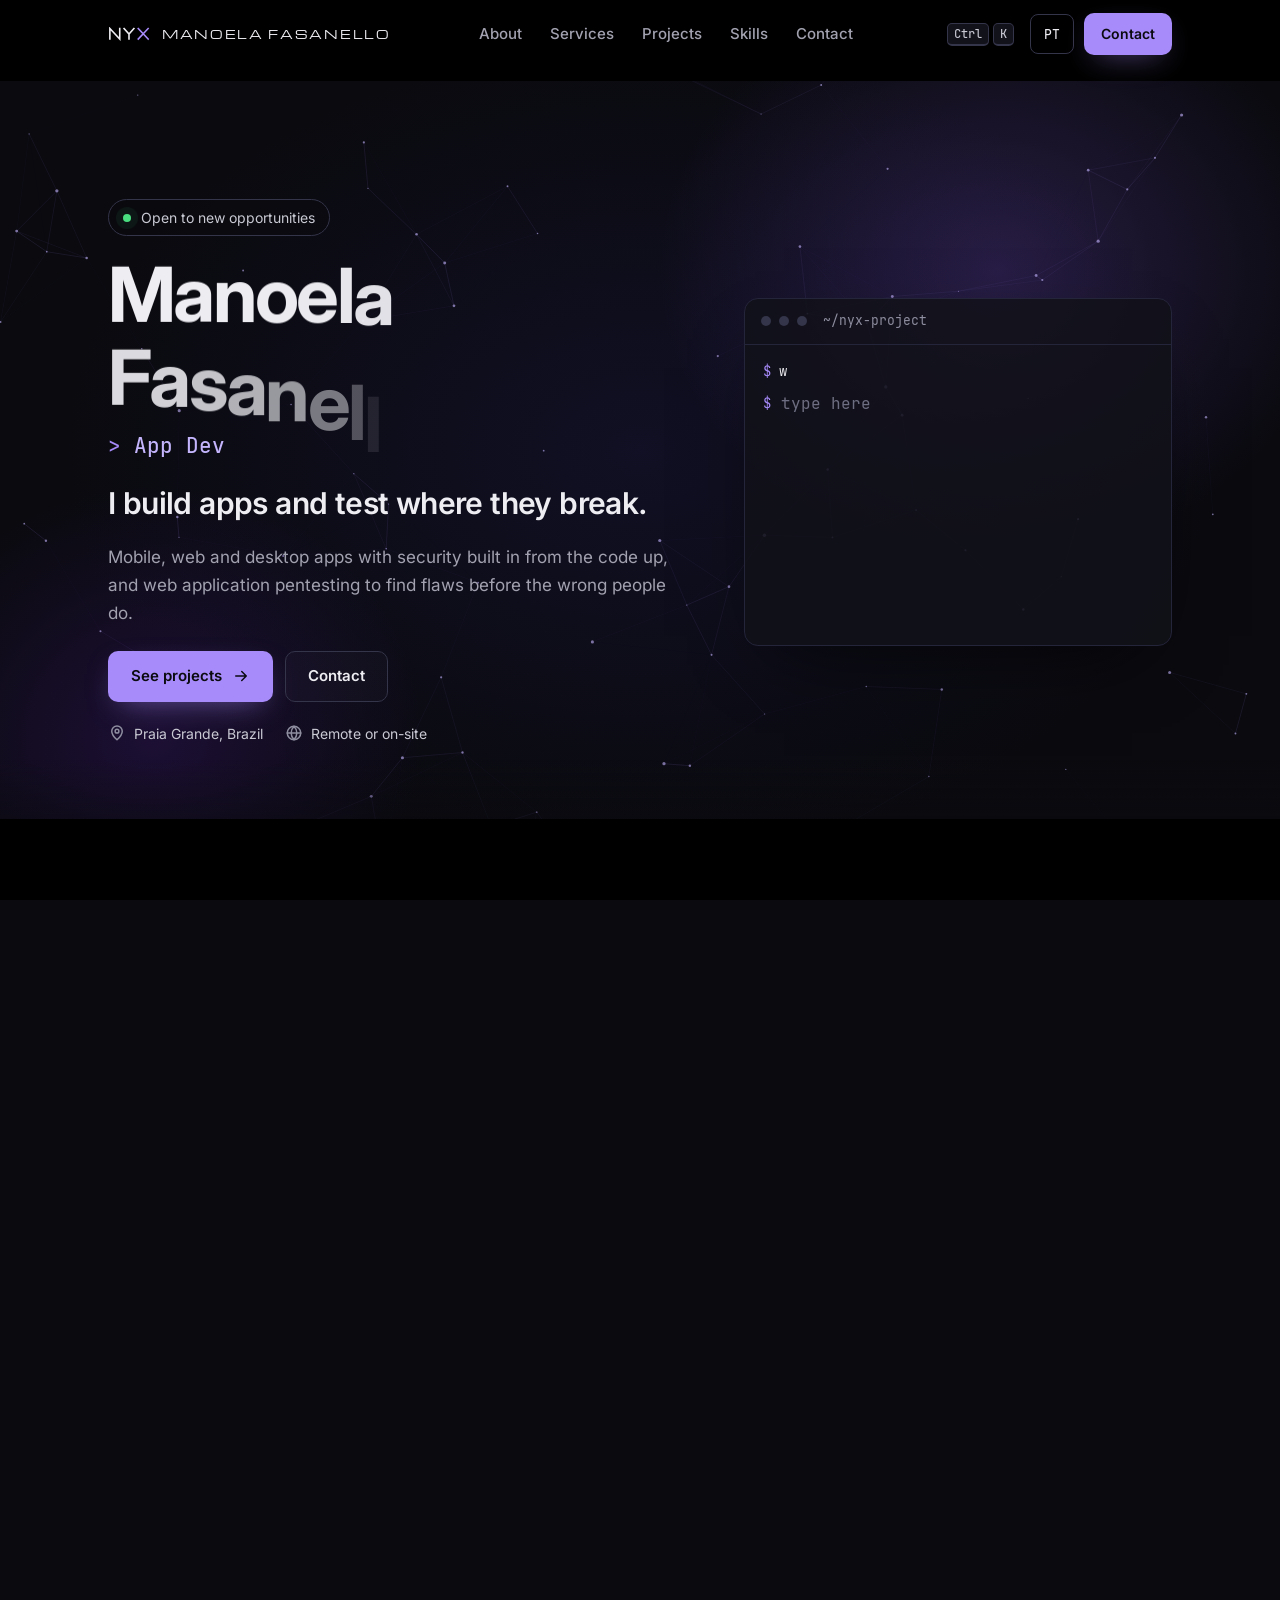
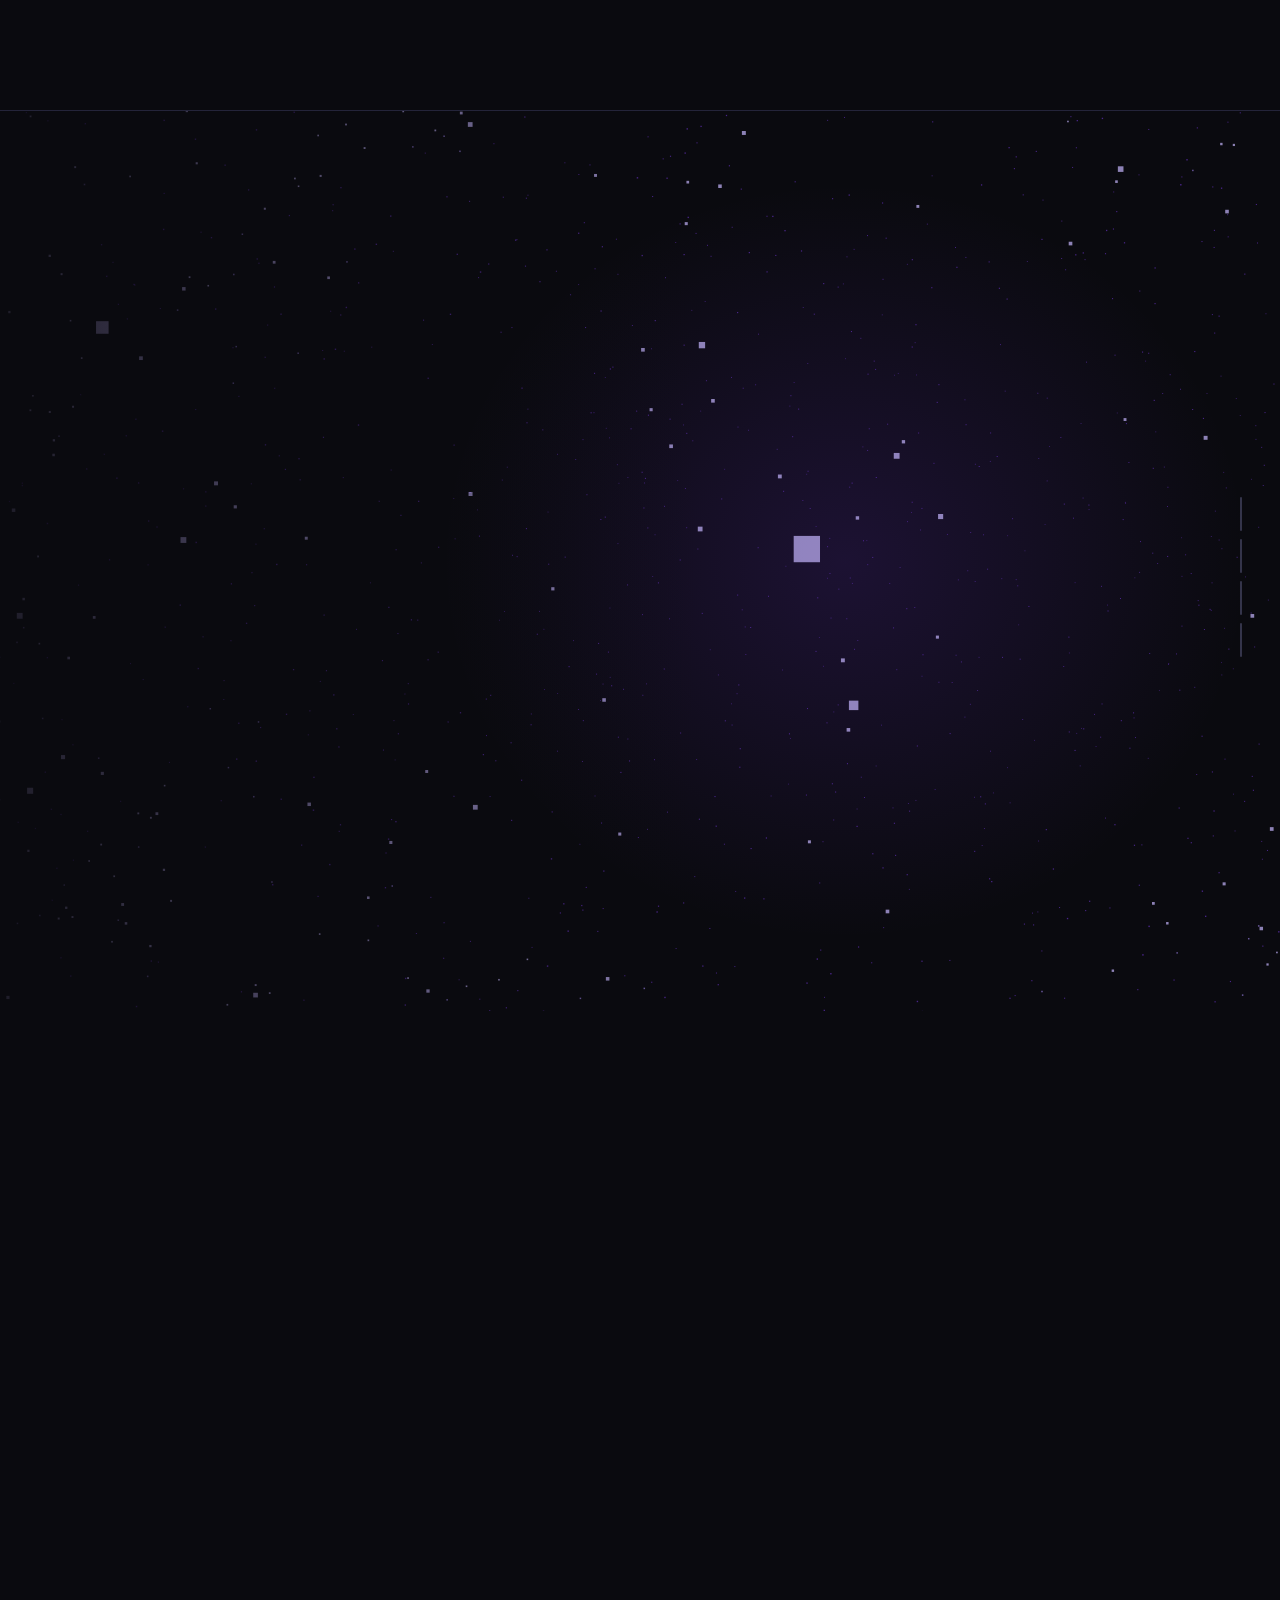
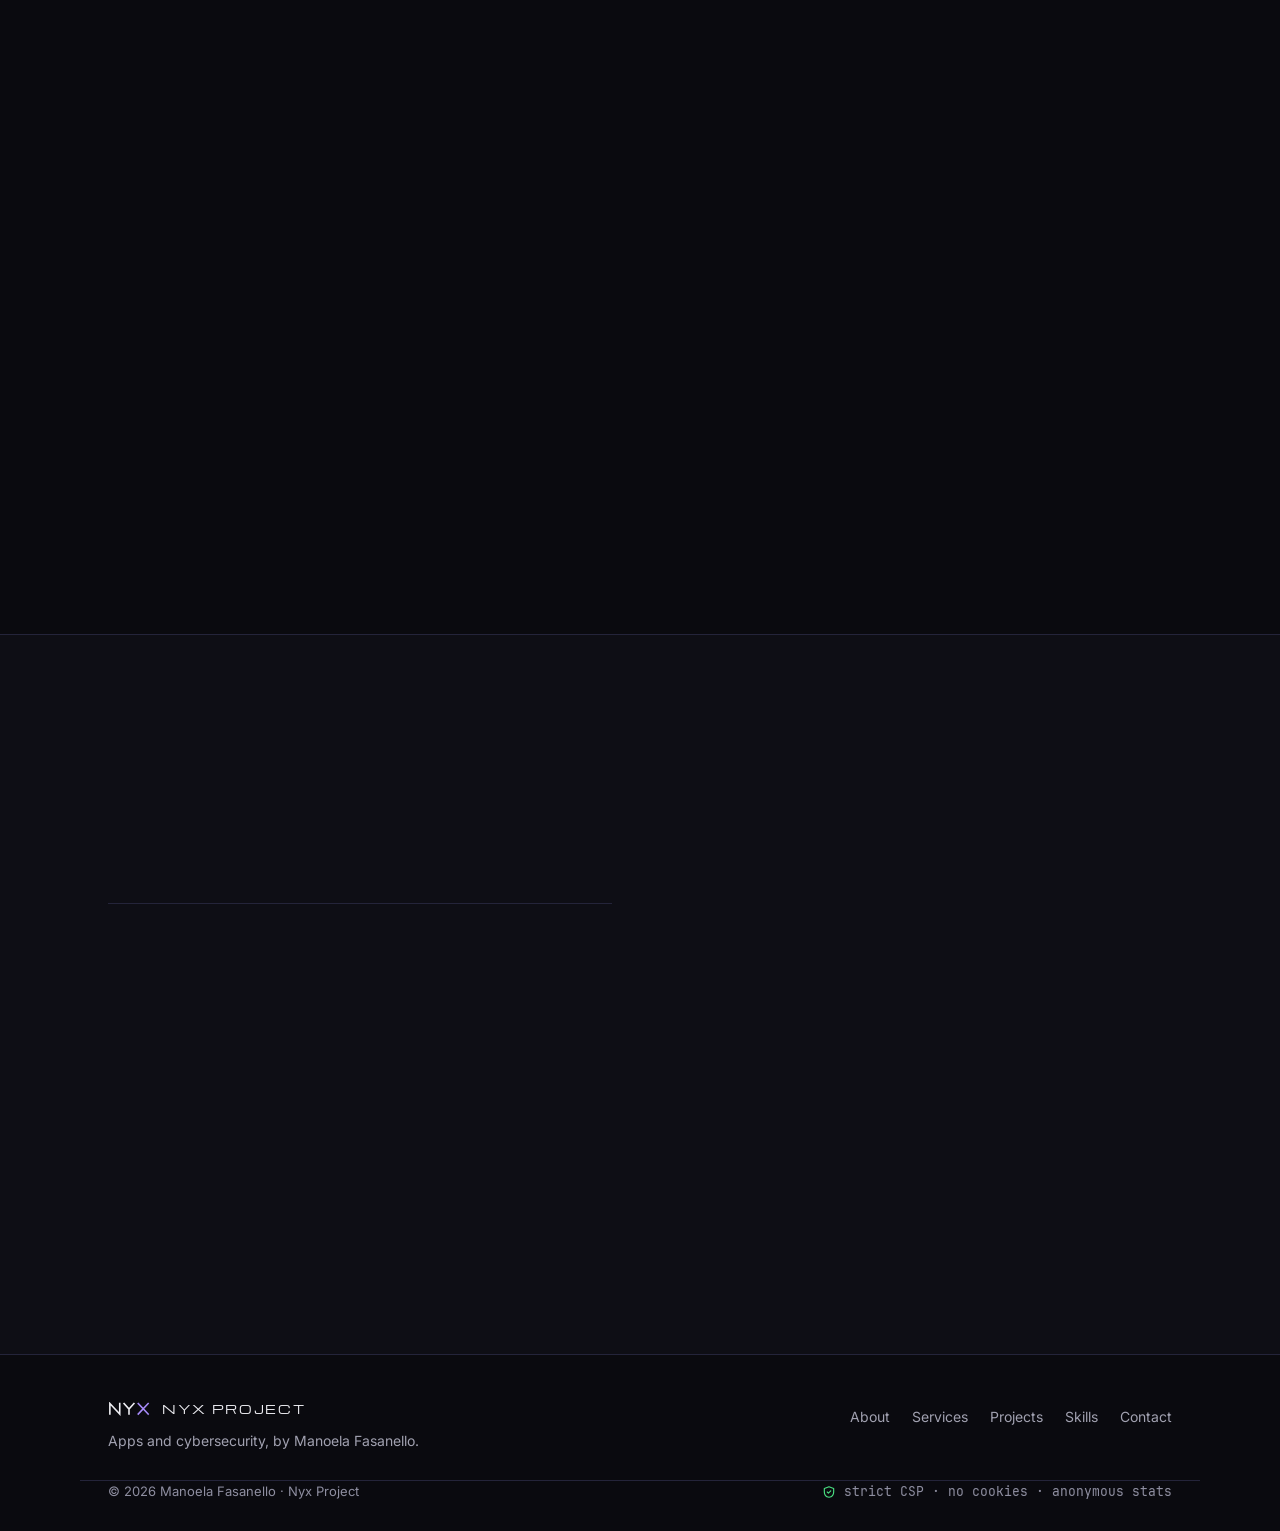
==== index.html @ c388f919 "Add The Hub Store as client work in Projects - Wide card below the own apps: online store built on W" ====
<!doctype html>
<html lang="pt-BR">
<head>
<meta charset="utf-8">
<meta http-equiv="Content-Security-Policy" content="default-src 'none'; script-src 'self'; style-src 'self'; img-src 'self' https://nyxpjct.goatcounter.com; font-src 'self'; connect-src 'self' https://api.github.com https://nyxpjct.goatcounter.com https://formspree.io; base-uri 'none'; form-action 'self' https://formspree.io; object-src 'none'; manifest-src 'self'; upgrade-insecure-requests">
<meta name="referrer" content="strict-origin-when-cross-origin">
<meta name="viewport" content="width=device-width, initial-scale=1">
<title>Manoela Fasanello — App Developer &amp; Cybersecurity · Nyx Project</title>
<meta name="description" content="Portfólio de Manoela Fasanello: desenvolvimento de apps para celular, web e desktop, e cibersegurança com foco em pentest de aplicações web.">
<meta name="author" content="Manoela Fasanello">
<meta name="theme-color" content="#0a0a0f">
<meta name="color-scheme" content="dark">
<link rel="canonical" href="https://nyxpjct.github.io/">
<link rel="alternate" hreflang="pt-BR" href="https://nyxpjct.github.io/">
<link rel="alternate" hreflang="en" href="https://nyxpjct.github.io/">
<!-- Open Graph / compartilhamento -->
<meta property="og:type" content="website">
<meta property="og:site_name" content="Nyx Project · Manoela Fasanello">
<meta property="og:url" content="https://nyxpjct.github.io/">
<meta property="og:title" content="Manoela Fasanello — App Developer &amp; Cybersecurity">
<meta property="og:description" content="Desenvolvimento de apps para celular, web e desktop, e cibersegurança com foco em pentest de aplicações web.">
<meta property="og:image" content="https://nyxpjct.github.io/assets/og-image.jpg">
<meta property="og:image:width" content="1200">
<meta property="og:image:height" content="630">
<meta property="og:image:alt" content="Manoela Fasanello · Nyx Project">
<meta property="og:locale" content="pt_BR">
<meta property="og:locale:alternate" content="en_US">
<meta name="twitter:card" content="summary_large_image">
<link rel="icon" href="favicon.svg" type="image/svg+xml">
<link rel="stylesheet" href="assets/css/style.css?v=e9ca19b2f8">
<!-- early.js: marca idioma e JS antes de pintar a página (evita piscar) -->
<script src="assets/js/early.js?v=f252b7ff04"></script>
<!-- GSAP + ScrollTrigger hospedados no próprio site (sem CDN, por causa da CSP) -->
<script src="assets/vendor/gsap.min.js?v=3d1bea374a" defer></script>
<script src="assets/vendor/ScrollTrigger.min.js?v=b5bb360661" defer></script>
<script src="assets/vendor/MotionPathPlugin.min.js?v=695284c76e" defer></script>
<script src="assets/js/script.js?v=3e79195a77" defer></script>
<script type="application/ld+json">{"@context": "https://schema.org", "@type": "Person", "name": "Manoela Fasanello", "url": "https://nyxpjct.github.io/", "image": "https://nyxpjct.github.io/assets/og-image.jpg", "jobTitle": "Desenvolvedora de apps e Cybersecurity", "description": "Desenvolvedora de apps para celular, web e desktop, com foco em segurança e pentest de aplicações web.", "address": {"@type": "PostalAddress", "addressLocality": "Praia Grande", "addressRegion": "SP", "addressCountry": "BR"}, "knowsAbout": ["Desenvolvimento de apps", "Cybersecurity", "Pentest de aplicações web", "TypeScript", "React", "Python"], "sameAs": ["https://www.linkedin.com/in/manoela-fasanello-b0a9b6273/", "https://github.com/NyxPjct", "https://tryhackme.com/p/ATHOS", "https://www.instagram.com/nyxprojectr"]}</script>
</head>
<body>
<a class="skip" href="#conteudo" data-i18n="skip">Pular para o conteúdo</a>

<!-- ========== NAVBAR ========== -->
<header class="nav" data-nav>
  <div class="progress" aria-hidden="true"><span data-progress></span></div>
  <div class="nav-inner container">
    <a class="brand" href="#inicio" aria-label="Manoela Fasanello · Nyx Project">
      <svg class="brand-mark" viewBox="200 430 680 220" aria-hidden="true"><path d="M230 625 V455 L390 625 V455"/><path d="M460 455 L540 545 L620 455 M540 545 V625"/><path class="x" d="M690 455 L850 625 M850 455 L690 625"/></svg>
      <span class="brand-name">Manoela Fasanello</span>
    </a>
    <nav class="menu" id="menu" aria-label="Principal" data-i18n-attr="aria-label:nav_label">
      <ul>
        <li><a href="#sobre" data-i18n="nav_about">Sobre</a></li>
        <li><a href="#servicos" data-i18n="nav_services">Serviços</a></li>
        <li><a href="#projetos" data-i18n="nav_projects">Projetos</a></li>
        <li><a href="#habilidades" data-i18n="nav_skills">Habilidades</a></li>
        <li><a href="#contato" data-i18n="nav_contact">Contato</a></li>
      </ul>
    </nav>
    <div class="nav-actions">
      <button type="button" class="kbd-btn" data-palette data-i18n-attr="aria-label:pal_open" aria-label="Abrir busca rápida"><kbd>Ctrl</kbd><kbd>K</kbd></button>
      <button type="button" class="lang-btn" data-lang-toggle data-i18n="lang_btn" data-i18n-attr="aria-label:lang_aria" aria-label="English version">EN</button>
      <a class="btn btn-primary btn-sm nav-cta" href="#contato" data-i18n="nav_contact">Contato</a>
      <button type="button" class="burger" aria-controls="menu" aria-expanded="false" data-burger data-i18n-attr="aria-label:menu_open" aria-label="Abrir menu"><span></span><span></span><span></span></button>
    </div>
  </div>
</header>

<main id="conteudo">

<!-- ========== 1. HERO ========== -->
<!-- Abertura cinematográfica: a seção fica presa (pin) enquanto a pessoa rola.
     O fundo faz um zoom lento, a cena escurece no fim e as barras de cinema se recolhem. -->
<section class="hero" id="inicio" aria-labelledby="hero-title" data-opening>
  <div class="hero-bg" aria-hidden="true"><canvas class="hero-canvas"></canvas></div>
  <div class="hero-shade" aria-hidden="true"></div>
  <div class="lbox" aria-hidden="true"><i class="lbox-bar lbox-t"></i><i class="lbox-bar lbox-b"></i></div>
  <div class="container hero-grid">
    <div class="hero-copy">
      <p class="pill" data-hero="1"><span class="dot" aria-hidden="true"></span><span data-i18n="avail">Disponível para novas oportunidades</span></p>
      <h1 id="hero-title" class="hero-name" data-hero="2">Manoela Fasanello</h1>
      <p class="hero-role" data-hero="3" aria-label="App Developer &amp; Cybersecurity"><span class="prompt" aria-hidden="true">&gt;</span> <span data-type="App Developer &amp; Cybersecurity" aria-hidden="true">App Developer &amp; Cybersecurity</span><span class="caret" aria-hidden="true"></span></p>
      <p class="hero-impact" data-hero="4" data-i18n="impact">Eu construo apps e testo onde eles quebram.</p>
      <p class="hero-lead" data-hero="5" data-i18n="lead">Apps para celular, web e desktop com segurança pensada desde o código, e pentest de aplicações web para encontrar falhas antes de quem não deveria.</p>
      <div class="hero-cta" data-hero="6">
        <a class="btn btn-primary" href="#projetos"><span data-i18n="cta_projects">Ver projetos</span><svg class="i" viewBox="0 0 24 24" aria-hidden="true"><path d="M5 12h14M13 6l6 6-6 6"/></svg></a>
        <a class="btn btn-ghost" href="#contato"><span data-i18n="cta_contact">Contato</span></a>
      </div>
      <ul class="hero-meta" data-hero="7">
        <li><svg class="i" viewBox="0 0 24 24" aria-hidden="true"><path d="M12 21s-7-6.2-7-11.5A7 7 0 0 1 19 9.5C19 14.8 12 21 12 21z"/><circle cx="12" cy="9.5" r="2.5"/></svg><span data-i18n="loc">Praia Grande, SP</span></li>
        <li><svg class="i" viewBox="0 0 24 24" aria-hidden="true"><circle cx="12" cy="12" r="9"/><path d="M3 12h18M12 3c2.5 2.7 3.8 5.7 3.8 9s-1.3 6.3-3.8 9c-2.5-2.7-3.8-5.7-3.8-9S9.5 5.7 12 3z"/></svg><span data-i18n="mode">Remoto ou presencial</span></li>
      </ul>
    </div>

    <!-- Terminal interativo (digite help) -->
    <div class="term" data-term data-hero="8">
      <div class="term-bar"><span></span><span></span><span></span><b>~/nyx-project</b></div>
      <div class="term-body">
        <div class="term-out" aria-live="polite">
          <div><span class="t-acc">$</span> whoami</div>
          <div class="t-mut">Manoela Fasanello · app developer &amp; cybersecurity</div>
        </div>
        <form class="term-form" autocomplete="off">
          <span class="t-acc" aria-hidden="true">$</span>
          <label class="sr-only" for="term-in" data-i18n="term_label">Comando do terminal</label>
          <input class="term-in" id="term-in" type="text" autocapitalize="off" spellcheck="false" enterkeyhint="send" placeholder="digite aqui" data-i18n-attr="placeholder:term_ph">
        </form>
      </div>
    </div>
  </div>
</section>

<!-- ========== 1b. CENA CINEMATOGRÁFICA ==========
     A seção é alta (vários "andares" de rolagem) e o palco fica preso na tela (sticky).
     Conforme a pessoa rola, as partículas do canvas mudam de forma: </> → mira → escudo → raposa.
     Sem JavaScript ou com movimento reduzido, os capítulos aparecem como uma lista simples. -->
<section class="story" id="historia" aria-label="Como eu trabalho" data-i18n-attr="aria-label:story_label" data-story>
  <div class="story-stage">
    <canvas class="story-canvas" aria-hidden="true"></canvas>
    <div class="story-chapters">
      <article class="chapter" data-chapter="0">
        <p class="chapter-k"><span>01</span> <span data-i18n="st1_k">construir</span></p>
        <h2 class="chapter-t" data-i18n="st1_t">Do zero ao publicado.</h2>
        <p class="chapter-p" data-i18n="st1_p">Apps para celular, web e desktop, pensados para quem vai usar todo dia.</p>
      </article>
      <article class="chapter" data-chapter="1">
        <p class="chapter-k"><span>02</span> <span data-i18n="st2_k">testar</span></p>
        <h2 class="chapter-t" data-i18n="st2_t">Procuro onde quebra.</h2>
        <p class="chapter-p" data-i18n="st2_p">Pentest de aplicações web: encontro as falhas antes de quem não deveria.</p>
      </article>
      <article class="chapter" data-chapter="2">
        <p class="chapter-k"><span>03</span> <span data-i18n="st3_k">proteger</span></p>
        <h2 class="chapter-t" data-i18n="st3_t">E fecho a porta.</h2>
        <p class="chapter-p" data-i18n="st3_p">Criptografia, autenticação e hardening desde a primeira linha de código.</p>
      </article>
      <article class="chapter" data-chapter="3">
        <p class="chapter-k"><span>04</span> <span data-i18n="st4_k">assinatura</span></p>
        <h2 class="chapter-t">Nyx Project R.</h2>
        <p class="chapter-p" data-i18n="st4_p">Onde eu publico meus apps e conteúdo de segurança.</p>
      </article>
    </div>
    <ol class="story-steps" aria-hidden="true"><li><i></i></li><li><i></i></li><li><i></i></li><li><i></i></li></ol>
  </div>
</section>

<!-- ========== 2. SOBRE ========== -->
<section class="section" id="sobre" aria-labelledby="sobre-title">
  <div class="container about-grid">
    <figure class="profile reveal">
      <img class="profile-cover" src="background.jpg" alt="" width="1050" height="350" loading="lazy" decoding="async">
      <img class="profile-avatar" src="assets/img/avatar-nyx.webp" alt="Avatar do Nyx Project: raposa roxa" data-i18n-attr="alt:avatar_alt" width="240" height="240" loading="lazy" decoding="async">
      <figcaption>
        <strong>Manoela Fasanello</strong>
        <span>@nyxprojectr · Nyx Project</span>
      </figcaption>
    </figure>
    <div class="about-copy">
      <p class="eyebrow reveal">01 / <span data-i18n="nav_about_l">sobre</span></p>
      <h2 id="sobre-title" class="h2 reveal" data-i18n="about_title">Construo, testo, protejo.</h2>
      <p class="about-text reveal" data-i18n="about_text">Desenvolvo apps de qualquer tipo, para celular, web e desktop, e trabalho com cibersegurança com foco em encontrar falhas em aplicações web. Curso Defesa Cibernética na Estácio, pratico no TryHackMe e, no Nyx Project, publico conteúdo de segurança e divulgo meus apps.</p>
      <div class="facts" data-stagger>
        <div class="fact">
          <span class="fact-ico"><svg class="i" viewBox="0 0 24 24" aria-hidden="true"><path d="M12 3l8 3v6c0 4.5-3.4 8.3-8 9-4.6-.7-8-4.5-8-9V6l8-3z"/><path d="M9 12l2 2 4-4"/></svg></span>
          <div><small data-i18n="edu_k">em andamento</small><b data-i18n="edu_t">Defesa Cibernética</b> <span>· Estácio</span></div>
        </div>
        <div class="thm card-glow">
          <div class="thm-head">
            <span class="fact-ico"><svg class="i" viewBox="0 0 24 24" aria-hidden="true"><circle cx="12" cy="12" r="8"/><circle cx="12" cy="12" r="4"/><path d="M12 2v3M12 19v3M2 12h3M19 12h3"/></svg></span>
            <div><small><span data-i18n="thm_k">prática</span> · TryHackMe</small><b>ATHOS</b></div>
            <span class="badge" data-thm="rank">Top 15%</span>
          </div>
          <dl class="thm-stats">
            <div><dt data-i18n="thm_lv">nível</dt><dd data-thm="level">8</dd></div>
            <div><dt data-i18n="thm_rooms">salas concluídas</dt><dd data-thm="rooms">44</dd></div>
            <div><dt data-i18n="thm_badges">badges</dt><dd data-thm="badges">7</dd></div>
            <div><dt data-i18n="thm_pts">pontos</dt><dd data-thm="points">4.129</dd></div>
          </dl>
          <div class="thm-foot">
            <span><span class="muted" data-i18n="thm_path">trilha atual:</span> <span data-thm="path">Jr Penetration Tester</span></span>
            <a href="https://tryhackme.com/p/ATHOS" target="_blank" rel="noopener"><span data-i18n="thm_view">ver perfil</span> <svg class="i i-sm" viewBox="0 0 24 24" aria-hidden="true"><path d="M7 17L17 7M8 7h9v9"/></svg></a>
          </div>
        </div>
      </div>
    </div>
  </div>
</section>

<!-- ========== 3. SERVIÇOS ========== -->
<section class="section" id="servicos" aria-labelledby="servicos-title">
  <div class="container">
    <header class="section-head">
      <p class="eyebrow reveal">02 / <span data-i18n="nav_services_l">serviços</span></p>
      <h2 id="servicos-title" class="h2 reveal" data-i18n="services_title">O que eu faço</h2>
    </header>
    <div class="services" data-stagger>
      <article class="service card-glow">
        <svg class="draw" viewBox="0 0 48 48" aria-hidden="true"><rect x="5" y="9" width="27" height="20" rx="3"/><path d="M12 36h13M18.5 29v7"/><rect x="34" y="16" width="10" height="22" rx="2.5"/><path d="M38 34h2"/></svg>
        <h3 data-i18n="sv1_t">Desenvolvimento de Apps</h3>
        <p data-i18n="sv1_d">Do primeiro protótipo à versão publicada, com interface em vários idiomas e segurança desde o código.</p>
        <ul class="ticks">
          <li><b>Mobile</b> <span data-i18n="sv1_a">Android e iOS com Capacitor</span></li>
          <li><b>Web</b> <span data-i18n="sv1_b">React, Next.js e Vite</span></li>
          <li><b>Desktop</b> <span data-i18n="sv1_c">Electron para Windows, macOS e Linux</span></li>
          <li><b data-i18n="sv1_d_k">IA</b> <span data-i18n="sv1_d_v">agentes e integrações com modelos de linguagem</span></li>
        </ul>
      </article>
      <article class="service card-glow">
        <svg class="draw" viewBox="0 0 48 48" aria-hidden="true"><path d="M24 5l15 5.5v11c0 9-6.4 16.4-15 18.5C15.4 37.9 9 30.5 9 21.5v-11L24 5z"/><circle cx="24" cy="21" r="5"/><path d="M24 26v6M28 30h-4"/></svg>
        <h3 data-i18n="sv2_t">Cibersegurança</h3>
        <p data-i18n="sv2_d">Testes de segurança para encontrar falhas antes de quem não deveria, com foco em aplicações web.</p>
        <ul class="ticks">
          <li><b>Pentest</b> <span data-i18n="sv2_a">de aplicações web</span></li>
          <li><b data-i18n="sv2_b_k">Análise</b> <span data-i18n="sv2_b_v">de vulnerabilidades</span></li>
          <li><b>Bug bounty</b> <span data-i18n="sv2_c">em programas com escopo autorizado</span></li>
          <li><b>Hardening</b> <span data-i18n="sv2_d_v">criptografia, autenticação e CSP</span></li>
        </ul>
      </article>
    </div>
  </div>
</section>

<!-- ========== 4. PROJETOS ========== -->
<section class="section" id="projetos" aria-labelledby="projetos-title">
  <div class="container">
    <header class="section-head section-head-row">
      <div>
        <p class="eyebrow reveal">03 / <span data-i18n="nav_projects_l">projetos</span></p>
        <h2 id="projetos-title" class="h2 reveal" data-i18n="projects_title">Projetos</h2>
        <p class="section-sub reveal" data-i18n="projects_sub">Apps que desenvolvi do zero, com o código no GitHub.</p>
      </div>
      <a class="link-arrow reveal" href="https://github.com/NyxPjct" target="_blank" rel="noopener"><span data-i18n="all_gh">Ver tudo no GitHub</span> <svg class="i i-sm" viewBox="0 0 24 24" aria-hidden="true"><path d="M7 17L17 7M8 7h9v9"/></svg></a>
    </header>

    <div class="projects" data-stagger>
      <article class="project card-glow">
        <div class="shot"><img src="assets/projects/dailyapp.webp" alt="Telas Hoje e Finanças do DailyAPP" data-i18n-attr="alt:alt_dailyapp" width="1200" height="750" loading="lazy" decoding="async"></div>
        <div class="project-body">
          <div class="project-top"><svg class="i" viewBox="0 0 24 24" aria-hidden="true"><rect x="3" y="5" width="18" height="16" rx="2"/><path d="M3 10h18M8 3v4M16 3v4M9 15l2 2 4-4"/></svg><span class="status">v1.3.0</span></div>
          <h3>DailyAPP</h3>
          <p class="platforms">Android · iOS</p>
          <p class="gh" data-gh="DailyAPP" aria-live="polite"></p>
          <p class="desc" data-i18n="pd_dailyapp">App para organizar o dia a dia: tarefas, rotinas, calendário e finanças pessoais, com orçamento e metas de economia. Funciona offline, sem conta, e faz backup protegido por senha com AES-256-GCM.</p>
          <ul class="tags" aria-label="Tecnologias" data-i18n-attr="aria-label:tech_label"><li>React</li><li>TypeScript</li><li>Capacitor</li></ul>
          <div class="project-links">
            <a class="link-arrow" href="cases/dailyapp.html"><span data-i18n="case">Ver case</span><svg class="i" viewBox="0 0 24 24" aria-hidden="true"><path d="M5 12h14M13 6l6 6-6 6"/></svg></a>
            <a class="gh-link" href="https://github.com/NyxPjct/DailyAPP" target="_blank" rel="noopener">GitHub <svg class="i i-sm" viewBox="0 0 24 24" aria-hidden="true"><path d="M7 17L17 7M8 7h9v9"/></svg></a>
          </div>
        </div>
      </article>
      <article class="project card-glow">
        <div class="shot"><img src="assets/projects/drawsketch.webp" alt="Editor do DrawSketch no desktop" data-i18n-attr="alt:alt_drawsketch" width="1200" height="750" loading="lazy" decoding="async"></div>
        <div class="project-body">
          <div class="project-top"><svg class="i" viewBox="0 0 24 24" aria-hidden="true"><path d="M4 20l4.5-1 10-10a2.1 2.1 0 0 0-3-3l-10 10L4 20zM14 7l3 3"/></svg><span class="status">v0.5.1</span></div>
          <h3>DrawSketch</h3>
          <p class="platforms">Web · Desktop · Android · iOS</p>
          <p class="gh" data-gh="DrawSketch" aria-live="polite"></p>
          <p class="desc" data-i18n="pd_drawsketch">App de desenho para navegador, desktop e celular. Oito tipos de pincel, camadas com máscaras e modos de mesclagem, pressão da caneta e gravação de timelapse. Tudo roda localmente, sem conta.</p>
          <ul class="tags" aria-label="Tecnologias" data-i18n-attr="aria-label:tech_label"><li>JavaScript</li><li>Canvas</li><li>Electron</li></ul>
          <div class="project-links">
            <a class="link-arrow" href="cases/drawsketch.html"><span data-i18n="case">Ver case</span><svg class="i" viewBox="0 0 24 24" aria-hidden="true"><path d="M5 12h14M13 6l6 6-6 6"/></svg></a>
            <a class="gh-link" href="https://github.com/NyxPjct/DrawSketch" target="_blank" rel="noopener">GitHub <svg class="i i-sm" viewBox="0 0 24 24" aria-hidden="true"><path d="M7 17L17 7M8 7h9v9"/></svg></a>
          </div>
        </div>
      </article>
      <article class="project card-glow">
        <div class="shot"><img src="assets/projects/marketai.webp" alt="Painel do MarketAI" data-i18n-attr="alt:alt_marketai" width="1200" height="750" loading="lazy" decoding="async"></div>
        <div class="project-body">
          <div class="project-top"><svg class="i" viewBox="0 0 24 24" aria-hidden="true"><path d="M4 20V10M10 20V4M16 20v-7M22 20H2"/></svg><span class="status">v1.4.0</span></div>
          <h3>MarketAI</h3>
          <p class="platforms">Web · Windows</p>
          <p class="gh" data-gh="MarketAI" aria-live="polite"></p>
          <p class="desc" data-i18n="pd_marketai">Plataforma de inteligência de mercado: análise de preços e concorrência, cálculo de lucro e margem, monitoramento de produtos com alertas e previsão de tendências. Avisa quando os dados são fracos, em vez de inventar.</p>
          <ul class="tags" aria-label="Tecnologias" data-i18n-attr="aria-label:tech_label"><li>Python</li><li>FastAPI</li><li>PostgreSQL</li></ul>
          <div class="project-links">
            <a class="link-arrow" href="cases/marketai.html"><span data-i18n="case">Ver case</span><svg class="i" viewBox="0 0 24 24" aria-hidden="true"><path d="M5 12h14M13 6l6 6-6 6"/></svg></a>
            <a class="gh-link" href="https://github.com/NyxPjct/MarketAI" target="_blank" rel="noopener">GitHub <svg class="i i-sm" viewBox="0 0 24 24" aria-hidden="true"><path d="M7 17L17 7M8 7h9v9"/></svg></a>
          </div>
        </div>
      </article>
      <article class="project card-glow">
        <div class="shot"><img src="assets/projects/honeymoney.webp" alt="Escritório de agentes do HoneyMoney" data-i18n-attr="alt:alt_honeymoney" width="1200" height="750" loading="lazy" decoding="async"></div>
        <div class="project-body">
          <div class="project-top"><svg class="i" viewBox="0 0 24 24" aria-hidden="true"><path d="M12 2.5l8.2 4.75v9.5L12 21.5l-8.2-4.75v-9.5z"/><path d="M12 8.5l3 1.75v3.5L12 15.5l-3-1.75v-3.5z"/></svg><span class="status">v0.1.0 · MVP</span></div>
          <h3>HoneyMoney</h3>
          <p class="platforms">Web · open source</p>
          <p class="gh" data-gh="HoneyMoney" aria-live="polite"></p>
          <p class="desc" data-i18n="pd_honeymoney">Plataforma grátis e open source em que seis agentes de IA criam uma oferta digital do zero: pesquisa, copy e página de vendas, com uma revisora que barra promessas de renda. Chaves de IA protegidas no Supabase Vault.</p>
          <ul class="tags" aria-label="Tecnologias" data-i18n-attr="aria-label:tech_label"><li>Next.js</li><li>TypeScript</li><li>Supabase</li></ul>
          <div class="project-links">
            <a class="link-arrow" href="cases/honeymoney.html"><span data-i18n="case">Ver case</span><svg class="i" viewBox="0 0 24 24" aria-hidden="true"><path d="M5 12h14M13 6l6 6-6 6"/></svg></a>
            <a class="gh-link" href="https://github.com/NyxPjct/HoneyMoney" target="_blank" rel="noopener">GitHub <svg class="i i-sm" viewBox="0 0 24 24" aria-hidden="true"><path d="M7 17L17 7M8 7h9v9"/></svg></a>
          </div>
        </div>
      </article>
      <article class="project card-glow">
        <div class="shot"><div class="secret"><svg class="i" viewBox="0 0 24 24" aria-hidden="true"><rect x="4" y="10" width="16" height="11" rx="2"/><path d="M8 10V7a4 4 0 0 1 8 0v3M12 14v3"/></svg><div class="bars" aria-hidden="true"><span></span><span></span><span></span></div><small data-i18n="classified">classificado</small></div></div>
        <div class="project-body">
          <div class="project-top"><svg class="i" viewBox="0 0 24 24" aria-hidden="true"><circle cx="7.5" cy="16.5" r="3.5"/><circle cx="16.5" cy="17.5" r="3.5"/><path d="M7.5 13C9 8 11 5 14 3M16.5 14c-.5-4-1.2-7.5-2.5-11"/></svg><span class="status" data-i18n="st_cherry">em breve · 2027</span></div>
          <h3>Cherry — For The Girls</h3>
          <p class="desc" data-i18n="pd_cherry">Algo feito para as meninas. Por enquanto, é segredo.</p>
          <div class="project-links"><span class="soon" data-i18n="soon">Em breve</span></div>
        </div>
      </article>
      <article class="project card-glow">
        <div class="shot"><svg class="game" viewBox="0 0 320 200" preserveAspectRatio="xMidYMid slice" aria-hidden="true"><rect width="320" height="200" fill="#0f0d18"/><g fill="#c4b5fd" opacity=".7"><rect x="30" y="30" width="2" height="2"/><rect x="110" y="18" width="2" height="2"/><rect x="200" y="36" width="2" height="2"/><rect x="285" y="22" width="2" height="2"/><rect x="250" y="110" width="2" height="2"/><rect x="15" y="95" width="2" height="2"/></g><path d="M270 30a14 14 0 1 0 12 22a11 11 0 1 1 -12 -22z" fill="#ede9fe" opacity=".85"/><rect x="0" y="170" width="320" height="30" fill="#1b1830"/><rect x="0" y="170" width="320" height="2" fill="#a78bfa"/><g fill="#2a2440" stroke="#a78bfa" stroke-width="1.5"><rect x="40" y="132" width="62" height="10"/><rect x="140" y="104" width="52" height="10"/><rect x="222" y="74" width="62" height="10"/></g><path d="M76 116 Q112 70 156 98" fill="none" stroke="#a78bfa" stroke-width="1.5" stroke-dasharray="3 4" opacity=".8"/><rect x="60" y="114" width="14" height="18" fill="#ede9fe"/><rect x="68" y="119" width="3" height="3" fill="#0f0d18"/><g fill="#fbbf24"><circle cx="166" cy="90" r="4"/><circle cx="246" cy="60" r="4"/><circle cx="262" cy="60" r="4"/></g></svg></div>
        <div class="project-body">
          <div class="project-top"><svg class="i" viewBox="0 0 24 24" aria-hidden="true"><rect x="2" y="7" width="20" height="11" rx="4"/><path d="M7 11v3M5.5 12.5h3M15.5 12h.01M18 14h.01"/></svg><span class="status" data-i18n="st_game">em desenvolvimento</span></div>
          <h3 data-i18n="t_game">Jogo de plataforma</h3>
          <p class="desc" data-i18n="pd_game">Um jogo de plataforma que estou desenvolvendo. Mais detalhes em breve.</p>
          <div class="project-links"><span class="soon" data-i18n="soon">Em breve</span></div>
        </div>
      </article>
      <article class="project card-glow wide">
        <div class="shot"><svg class="game" viewBox="0 0 320 200" preserveAspectRatio="xMidYMid slice" aria-hidden="true"><rect width="320" height="200" fill="#0f0d18"/><rect x="24" y="18" width="272" height="170" rx="8" fill="#15131f" stroke="#2c2840"/><rect x="24" y="18" width="272" height="16" rx="8" fill="#1d1a2b"/><g fill="#3a3550"><circle cx="34" cy="26" r="2.5"/><circle cx="42" cy="26" r="2.5"/><circle cx="50" cy="26" r="2.5"/></g><rect x="96" y="22" width="128" height="8" rx="4" fill="#26223a"/><text x="38" y="52" font-family="Inter, sans-serif" font-size="9" font-weight="700" letter-spacing="1.6" fill="#ede9fe">THE HUB STORE</text><g font-family="Inter, sans-serif" font-size="6.5" fill="#c4b5fd"><rect x="214" y="44" width="18" height="11" rx="5.5" fill="#2a2440"/><text x="220" y="51.5">£</text><rect x="236" y="44" width="18" height="11" rx="5.5" fill="#2a2440"/><text x="242" y="51.5">€</text><rect x="258" y="44" width="18" height="11" rx="5.5" fill="#a78bfa"/><text x="264" y="51.5" fill="#0f0d18">$</text></g><rect x="38" y="64" width="244" height="44" rx="6" fill="#221d36"/><rect x="50" y="76" width="92" height="7" rx="3.5" fill="#ede9fe" opacity=".9"/><rect x="50" y="88" width="64" height="5" rx="2.5" fill="#a78bfa" opacity=".7"/><circle cx="246" cy="86" r="14" fill="#a78bfa" opacity=".25"/><path d="M240 80h12l-1 12h-10z" fill="none" stroke="#c4b5fd" stroke-width="1.5"/><g fill="#1d1a2b" stroke="#2c2840"><rect x="38" y="118" width="56" height="58" rx="5"/><rect x="100" y="118" width="56" height="58" rx="5"/><rect x="162" y="118" width="56" height="58" rx="5"/><rect x="224" y="118" width="58" height="58" rx="5"/></g><g fill="#2a2440"><rect x="44" y="124" width="44" height="30" rx="3"/><rect x="106" y="124" width="44" height="30" rx="3"/><rect x="168" y="124" width="44" height="30" rx="3"/><rect x="230" y="124" width="46" height="30" rx="3"/></g><g fill="#c4b5fd" opacity=".8"><rect x="44" y="160" width="30" height="4" rx="2"/><rect x="106" y="160" width="26" height="4" rx="2"/><rect x="168" y="160" width="32" height="4" rx="2"/><rect x="230" y="160" width="28" height="4" rx="2"/></g><g fill="#a78bfa"><rect x="44" y="167" width="16" height="4" rx="2"/><rect x="106" y="167" width="16" height="4" rx="2"/><rect x="168" y="167" width="16" height="4" rx="2"/><rect x="230" y="167" width="16" height="4" rx="2"/></g></svg></div>
        <div class="project-body">
          <div class="project-top"><svg class="i" viewBox="0 0 24 24" aria-hidden="true"><path d="M5 8h14l-1.2 12.2a1 1 0 0 1-1 .8H7.2a1 1 0 0 1-1-.8L5 8z"/><path d="M9 8V6.5a3 3 0 0 1 6 0V8"/></svg><span class="status" data-i18n="st_hub">cliente · 2026</span></div>
          <h3>The Hub Store</h3>
          <p class="platforms" data-i18n="plat_hub">Loja online · Wix</p>
          <p class="desc" data-i18n="pd_hub">Loja online feita para um pessoal de fora que está começando agora a vender. Loja geral com esporte, fitness e itens variados, preços em libra, euro e dólar e pagamento com Stripe.</p>
          <ul class="tags" aria-label="Tecnologias" data-i18n-attr="aria-label:tech_label"><li>Wix</li><li>E-commerce</li><li>Stripe</li></ul>
          <div class="project-links">
            <a class="link-arrow" href="https://thehubstore.net" target="_blank" rel="noopener"><span data-i18n="visit_store">Ver loja</span><svg class="i i-sm" viewBox="0 0 24 24" aria-hidden="true"><path d="M7 17L17 7M8 7h9v9"/></svg></a>
          </div>
        </div>
      </article>
    </div>
  </div>
</section>

<!-- ========== 5. HABILIDADES ========== -->
<section class="section" id="habilidades" aria-labelledby="habilidades-title">
  <div class="container">
    <header class="section-head">
      <p class="eyebrow reveal">04 / <span data-i18n="nav_skills_l">habilidades</span></p>
      <h2 id="habilidades-title" class="h2 reveal" data-i18n="skills_title">Tecnologias e ferramentas</h2>
    </header>
    <div class="skills">
      <div class="skill-group"><h3><svg class="i" viewBox="0 0 24 24" aria-hidden="true"><path d="M8 8l-5 4 5 4M16 8l5 4-5 4M14 4l-4 16"/></svg><span data-i18n="sk_lang">Linguagens</span></h3><ul class="chips"><li>TypeScript</li><li>JavaScript</li><li>Python</li><li>C#</li><li>Ruby</li></ul></div>
      <div class="skill-group"><h3><svg class="i" viewBox="0 0 24 24" aria-hidden="true"><path d="M12 3l9 5-9 5-9-5 9-5z"/><path d="M3 13l9 5 9-5"/></svg><span data-i18n="sk_app">Apps e front-end</span></h3><ul class="chips"><li>React</li><li>Next.js</li><li>Vite</li><li>Capacitor</li><li>Electron</li><li>Canvas 2D</li></ul></div>
      <div class="skill-group"><h3><svg class="i" viewBox="0 0 24 24" aria-hidden="true"><ellipse cx="12" cy="6" rx="8" ry="3"/><path d="M4 6v12c0 1.7 3.6 3 8 3s8-1.3 8-3V6M4 12c0 1.7 3.6 3 8 3s8-1.3 8-3"/></svg><span data-i18n="sk_back">Back-end e dados</span></h3><ul class="chips"><li>FastAPI</li><li>PostgreSQL</li><li>Supabase</li><li>tRPC</li><li>Inngest</li></ul></div>
      <div class="skill-group"><h3><svg class="i" viewBox="0 0 24 24" aria-hidden="true"><path d="M12 3l1.8 5.2L19 10l-5.2 1.8L12 17l-1.8-5.2L5 10l5.2-1.8z"/><path d="M19 17l.8 2.2L22 20l-2.2.8L19 23l-.8-2.2L16 20l2.2-.8z"/></svg><span data-i18n="sk_ai">IA</span></h3><ul class="chips"><li data-i18n="ch_agents">Agentes de IA</li><li data-i18n="ch_llm">Integração com LLMs</li><li data-i18n="ch_prompts">Prompts com dados delimitados</li></ul></div>
      <div class="skill-group"><h3><svg class="i" viewBox="0 0 24 24" aria-hidden="true"><path d="M12 3l8 3v6c0 4.5-3.4 8.3-8 9-4.6-.7-8-4.5-8-9V6l8-3z"/><path d="M9 12l2 2 4-4"/></svg><span data-i18n="sk_sec">Segurança</span></h3><ul class="chips"><li data-i18n="ch_pentest">Pentest de aplicações web</li><li data-i18n="ch_crypto">AES-256-GCM e PBKDF2</li><li data-i18n="ch_auth">Argon2 e JWT</li><li data-i18n="ch_rls">RLS e Supabase Vault</li><li data-i18n="ch_csp">CSP e hardening</li><li>TryHackMe</li></ul></div>
      <div class="skill-group"><h3><svg class="i" viewBox="0 0 24 24" aria-hidden="true"><path d="M4 12l5 5L20 6"/></svg><span data-i18n="sk_qa">Qualidade e entrega</span></h3><ul class="chips"><li>Playwright</li><li>GitHub Actions</li><li>Docker</li><li>CI/CD</li></ul></div>
      <div class="skill-group wide"><h3><svg class="i" viewBox="0 0 24 24" aria-hidden="true"><rect x="3" y="4" width="18" height="16" rx="2"/><path d="M7 9l3 3-3 3M13 15h4"/></svg><span data-i18n="sk_tools">Ferramentas de pentest</span></h3><ul class="chips"><li>Kali Linux</li><li>Burp Suite</li><li>OWASP ZAP</li><li>Nmap</li><li>Metasploit</li><li>Wireshark</li><li>sqlmap</li><li>ffuf</li><li>Gobuster</li><li>Nikto</li><li>Hydra</li><li>John the Ripper</li><li>Hashcat</li><li>Netcat</li></ul></div>
    </div>
  </div>
</section>

<!-- ========== 6. CONTATO ========== -->
<section class="section" id="contato" aria-labelledby="contato-title">
  <div class="container contact-grid">
    <div>
      <p class="eyebrow reveal">05 / <span data-i18n="nav_contact_l">contato</span></p>
      <h2 id="contato-title" class="h2 reveal" data-i18n="contact_title">Vamos conversar?</h2>
      <p class="section-sub reveal" data-i18n="contact_sub">Estou aberta a oportunidades e projetos em desenvolvimento de apps e em cibersegurança, remotos ou presenciais.</p>
      <ul class="links" data-stagger>
        <li><a href="https://www.linkedin.com/in/manoela-fasanello-b0a9b6273/" target="_blank" rel="noopener"><span>LinkedIn</span><span class="mono">manoela-fasanello <svg class="i i-sm" viewBox="0 0 24 24" aria-hidden="true"><path d="M7 17L17 7M8 7h9v9"/></svg></span></a></li>
        <li><a href="https://github.com/NyxPjct" target="_blank" rel="noopener"><span>GitHub</span><span class="mono">NyxPjct <svg class="i i-sm" viewBox="0 0 24 24" aria-hidden="true"><path d="M7 17L17 7M8 7h9v9"/></svg></span></a></li>
        <li><a href="https://www.instagram.com/nyxprojectr" target="_blank" rel="noopener"><span>Instagram</span><span class="mono">@nyxprojectr <svg class="i i-sm" viewBox="0 0 24 24" aria-hidden="true"><path d="M7 17L17 7M8 7h9v9"/></svg></span></a></li>
        <li><a href="https://tryhackme.com/p/ATHOS" target="_blank" rel="noopener"><span>TryHackMe</span><span class="mono">ATHOS <svg class="i i-sm" viewBox="0 0 24 24" aria-hidden="true"><path d="M7 17L17 7M8 7h9v9"/></svg></span></a></li>
      </ul>
    </div>

    <form class="form card-glow reveal" data-contact novalidate>
      <div class="field">
        <label for="f-nome" data-i18n="f_name">Nome</label>
        <input id="f-nome" name="name" type="text" autocomplete="name" required maxlength="100">
      </div>
      <div class="field">
        <label for="f-email" data-i18n="f_email">E-mail</label>
        <input id="f-email" name="email" type="email" autocomplete="email" required maxlength="200">
      </div>
      <div class="field">
        <label for="f-msg" data-i18n="f_msg">Mensagem</label>
        <textarea id="f-msg" name="message" rows="5" required maxlength="4000"></textarea>
      </div>
      <!-- campo invisível contra robôs de spam (honeypot) -->
      <div class="hp" aria-hidden="true"><label for="f-site">Site</label><input id="f-site" name="_gotcha" type="text" tabindex="-1" autocomplete="off"></div>
      <button class="btn btn-primary" type="submit"><span data-i18n="f_send">Enviar mensagem</span><svg class="i" viewBox="0 0 24 24" aria-hidden="true"><path d="M4 12l16-8-6 16-2.5-6.5L4 12z"/></svg></button>
      <p class="form-status" role="status" aria-live="polite"></p>
    </form>
  </div>
</section>

</main>

<!-- ========== 7. RODAPÉ ========== -->
<footer class="footer">
  <div class="fox-static" aria-hidden="true"><svg class="fox" viewBox="-64 -70 128 76" aria-hidden="true" focusable="false">
  <g data-fx="root">
   <g data-fx="pose">
    <g class="fx-far">
      <path data-fx="lbf" d="M0 0 C3 5 4 9 1 13 L1.5 22 L5.5 22.5"/>
      <path data-fx="lff" d="M0 0 L0.5 12 L-0.5 22 L3.5 22.5"/>
    </g>
    <g data-fx="tail"><path class="fx-fill" d="M-24 -28 C-36 -25 -50 -25 -57 -35 C-61 -42 -58 -51 -52 -48 C-46 -39 -36 -37 -23 -35 Z"/><path class="fx-tip" d="M-57 -35 C-58.5 -41 -56 -46 -52 -48"/></g>
    <path class="fx-fill" d="M-26 -30 C-22 -40 6 -43 24 -39 C32 -37 34 -28 28 -23 C22 -19 10 -20 -2 -20 C-12 -20 -22 -20 -26 -24 C-28 -26 -28 -28 -26 -30 Z"/>
    <path class="fx-line" d="M22 -38 C27 -33 27 -27 24 -22"/>
    <g class="fx-near">
      <path data-fx="lbn" d="M0 0 C3 5 4 9 1 13 L1.5 22 L5.5 22.5"/>
      <path data-fx="lfn" d="M0 0 L0.5 12 L-0.5 22 L3.5 22.5"/>
    </g>
    <g data-fx="head">
      <g data-fx="earb"><path class="fx-fill" d="M26 -47 L25 -61 L32 -49 Z"/></g>
      <path class="fx-fill" d="M19 -36 L25 -47 L33 -50 L40 -48 L45 -42 L56 -36 L53 -33 L41 -31 L28 -30 Z"/>
      <g data-fx="earf"><path class="fx-fill" d="M32 -49 L36 -62 L40 -48 Z"/></g>
      <path class="fx-eye" d="M40 -42.5 L44.5 -41"/>
      <circle class="fx-nose" cx="55.5" cy="-35.5" r="1.4"/>
    </g>
   </g>
  </g>
</svg></div>
  <div class="container footer-grid">
    <div class="footer-brand">
      <a class="brand" href="#inicio" aria-label="Nyx Project">
        <svg class="brand-mark" viewBox="200 430 680 220" aria-hidden="true"><path d="M230 625 V455 L390 625 V455"/><path d="M460 455 L540 545 L620 455 M540 545 V625"/><path class="x" d="M690 455 L850 625 M850 455 L690 625"/></svg>
        <span class="brand-name">Nyx Project</span>
      </a>
      <p class="muted" data-i18n="footer_tag">Apps e cibersegurança, por Manoela Fasanello.</p>
    </div>
    <nav aria-label="Rodapé" data-i18n-attr="aria-label:footer_nav">
      <ul class="footer-nav">
        <li><a href="#sobre" data-i18n="nav_about">Sobre</a></li>
        <li><a href="#servicos" data-i18n="nav_services">Serviços</a></li>
        <li><a href="#projetos" data-i18n="nav_projects">Projetos</a></li>
        <li><a href="#habilidades" data-i18n="nav_skills">Habilidades</a></li>
        <li><a href="#contato" data-i18n="nav_contact">Contato</a></li>
      </ul>
    </nav>
  </div>
  <div class="container footer-bottom">
    <span>© 2026 Manoela Fasanello · Nyx Project</span>
    <a class="seal" href="/.well-known/security.txt"><svg class="i i-sm" viewBox="0 0 24 24" aria-hidden="true"><path d="M12 3l8 3v6c0 4.5-3.4 8.3-8 9-4.6-.7-8-4.5-8-9V6l8-3z"/><path d="M9 12l2 2 4-4"/></svg><span data-i18n="seal">CSP estrita · sem cookies · estatísticas anônimas</span></a>
  </div>
</footer>
<!-- Desenho da raposa guia: copiado pelo script para a camada animada -->
<template id="fox-tpl"><svg class="fox" viewBox="-64 -70 128 76" aria-hidden="true" focusable="false">
  <g data-fx="root">
   <g data-fx="pose">
    <g class="fx-far">
      <path data-fx="lbf" d="M0 0 C3 5 4 9 1 13 L1.5 22 L5.5 22.5"/>
      <path data-fx="lff" d="M0 0 L0.5 12 L-0.5 22 L3.5 22.5"/>
    </g>
    <g data-fx="tail"><path class="fx-fill" d="M-24 -28 C-36 -25 -50 -25 -57 -35 C-61 -42 -58 -51 -52 -48 C-46 -39 -36 -37 -23 -35 Z"/><path class="fx-tip" d="M-57 -35 C-58.5 -41 -56 -46 -52 -48"/></g>
    <path class="fx-fill" d="M-26 -30 C-22 -40 6 -43 24 -39 C32 -37 34 -28 28 -23 C22 -19 10 -20 -2 -20 C-12 -20 -22 -20 -26 -24 C-28 -26 -28 -28 -26 -30 Z"/>
    <path class="fx-line" d="M22 -38 C27 -33 27 -27 24 -22"/>
    <g class="fx-near">
      <path data-fx="lbn" d="M0 0 C3 5 4 9 1 13 L1.5 22 L5.5 22.5"/>
      <path data-fx="lfn" d="M0 0 L0.5 12 L-0.5 22 L3.5 22.5"/>
    </g>
    <g data-fx="head">
      <g data-fx="earb"><path class="fx-fill" d="M26 -47 L25 -61 L32 -49 Z"/></g>
      <path class="fx-fill" d="M19 -36 L25 -47 L33 -50 L40 -48 L45 -42 L56 -36 L53 -33 L41 -31 L28 -30 Z"/>
      <g data-fx="earf"><path class="fx-fill" d="M32 -49 L36 -62 L40 -48 Z"/></g>
      <path class="fx-eye" d="M40 -42.5 L44.5 -41"/>
      <circle class="fx-nose" cx="55.5" cy="-35.5" r="1.4"/>
    </g>
   </g>
  </g>
</svg></template>
</body>
</html>
---- assets/css/style.css ----
/* ==========================================================================
   Nyx Project · Manoela Fasanello — style.css
   Mobile first. Cores, fontes e tempos em variáveis: troque aqui e o site todo muda.
   ========================================================================== */

/* ---------- 1. Variáveis ---------- */
:root {
  /* cores */
  --bg: #0a0a0f;            /* fundo */
  --bg-2: #0e0e15;          /* fundo de seção alternada */
  --surface: #12121a;       /* cards */
  --surface-2: #1a1726;     /* ícones, hover */
  --border: #24243a;
  --border-2: #34344a;
  --text: #ededf2;          /* texto principal */
  --text-2: #c9c9d4;        /* texto secundário */
  --muted: #a1a1b0;         /* texto de apoio (4.5:1 sobre o fundo) */
  --dim: #8e8ea0;           /* rótulos pequenos */
  --accent: #a78bfa;        /* cor de destaque (roxo Nyx) — use com moderação */
  --accent-2: #c4b5fd;      /* destaque claro (links) */
  --accent-ink: #0a0a0f;    /* texto sobre o destaque */
  --accent-glow: rgba(167, 139, 250, .18);
  --ok: #4ade80;
  --err: #fca5a5;

  /* tipografia */
  --font-sans: 'Inter', system-ui, -apple-system, 'Segoe UI', sans-serif;
  --font-mono: 'JetBrains Mono', ui-monospace, 'SFMono-Regular', Menlo, monospace;
  --font-brand: 'Michroma', var(--font-sans);

  /* forma e ritmo */
  --radius: 14px;
  --radius-sm: 10px;
  --container: 1120px;
  --nav-h: 68px;
  --nav-h-small: 56px;

  /* movimento: curto e suave */
  --ease: cubic-bezier(.2, .7, .2, 1);
  --t-fast: .2s;
  --t: .35s;
  --t-slow: .6s;
}

/* ---------- 2. Fontes (hospedadas no site) ---------- */
@font-face { font-family: 'Inter'; font-weight: 400; font-style: normal; font-display: swap; src: url(../fonts/inter-400.woff) format('woff'); }
@font-face { font-family: 'Inter'; font-weight: 500; font-style: normal; font-display: swap; src: url(../fonts/inter-500.woff) format('woff'); }
@font-face { font-family: 'Inter'; font-weight: 600; font-style: normal; font-display: swap; src: url(../fonts/inter-600.woff) format('woff'); }
@font-face { font-family: 'Inter'; font-weight: 700; font-style: normal; font-display: swap; src: url(../fonts/inter-700.woff) format('woff'); }
@font-face { font-family: 'JetBrains Mono'; font-weight: 400; font-style: normal; font-display: swap; src: url(../fonts/jetbrains-mono-400.woff) format('woff'); }
@font-face { font-family: 'JetBrains Mono'; font-weight: 500; font-style: normal; font-display: swap; src: url(../fonts/jetbrains-mono-500.woff) format('woff'); }
@font-face { font-family: 'Michroma'; font-weight: 400; font-style: normal; font-display: swap; src: url(../fonts/michroma-400.woff) format('woff'); }

/* ---------- 3. Base ---------- */
*, *::before, *::after { box-sizing: border-box; }
html { scroll-behavior: smooth; scroll-padding-top: calc(var(--nav-h) + 12px); -webkit-text-size-adjust: 100%; }
body { margin: 0; background: var(--bg); color: var(--text); font: 400 16px/1.65 var(--font-sans); -webkit-font-smoothing: antialiased; overflow-x: hidden; }
img, svg { display: block; max-width: 100%; }
a { color: var(--accent-2); text-decoration: none; }
a:hover { color: #ddd6fe; }
h1, h2, h3 { margin: 0; line-height: 1.15; font-weight: 700; letter-spacing: -.02em; }
p { margin: 0; }
ul { margin: 0; padding: 0; list-style: none; }
button { font: inherit; color: inherit; }
:focus-visible { outline: 2px solid var(--accent-2); outline-offset: 3px; border-radius: 6px; }
::selection { background: rgba(167, 139, 250, .35); color: #fff; }
[hidden] { display: none !important; }
.sr-only { position: absolute; width: 1px; height: 1px; padding: 0; margin: -1px; overflow: hidden; clip: rect(0 0 0 0); white-space: nowrap; border: 0; }
.muted { color: var(--muted); }
.mono { font-family: var(--font-mono); }
.container { width: 100%; max-width: var(--container); margin: 0 auto; padding: 0 20px; }
.i { width: 18px; height: 18px; flex: none; fill: none; stroke: currentColor; stroke-width: 2; stroke-linecap: round; stroke-linejoin: round; }
.i-sm { width: 14px; height: 14px; }

/* idioma: evita piscar o português para quem abre em inglês */
html.js.l-en:not(.ready) body { visibility: hidden; }

/* link "pular para o conteúdo" (acessibilidade) */
.skip { position: fixed; left: 12px; top: -60px; z-index: 300; background: var(--accent); color: var(--accent-ink); padding: 10px 14px; border-radius: 8px; font-weight: 600; transition: transform var(--t) var(--ease); }
.skip:focus { transform: translateY(72px); color: var(--accent-ink); }

/* ---------- 4. Botões (microinterações) ---------- */
.btn { display: inline-flex; align-items: center; justify-content: center; gap: 10px; min-height: 48px; padding: 12px 22px; border-radius: var(--radius-sm); border: 1px solid transparent; font-weight: 600; font-size: 15px; cursor: pointer; transition: transform var(--t-fast) var(--ease), background-color var(--t) var(--ease), border-color var(--t) var(--ease), box-shadow var(--t) var(--ease); }
.btn .i { transition: transform var(--t) var(--ease); }
.btn:hover { transform: translateY(-2px); }
.btn:hover .i { transform: translateX(3px); }
.btn:active { transform: translateY(0) scale(.97); }
.btn-primary { background: var(--accent); color: var(--accent-ink); box-shadow: 0 10px 30px -12px rgba(167, 139, 250, .6); }
.btn-primary:hover { color: var(--accent-ink); background: #b49dfb; box-shadow: 0 14px 34px -12px rgba(167, 139, 250, .75); }
.btn-ghost { border-color: var(--border-2); color: var(--text); background: rgba(255, 255, 255, .02); }
.btn-ghost:hover { color: var(--text); border-color: var(--accent); }
.btn-sm { min-height: 40px; padding: 8px 16px; font-size: 14px; }
.link-arrow { display: inline-flex; align-items: center; gap: 6px; font-weight: 500; }
.link-arrow .i { transition: transform var(--t) var(--ease); }
.link-arrow:hover .i { transform: translate(2px, -2px); }

/* ---------- 5. Navbar fixa ---------- */
.nav { position: fixed; inset: 0 0 auto; z-index: 100; height: var(--nav-h); }
/* fundo desfocado: aparece (opacity) e encolhe (scaleY) ao rolar */
.nav::before { content: ''; position: absolute; inset: 0; background: rgba(10, 10, 15, .72); border-bottom: 1px solid var(--border); -webkit-backdrop-filter: blur(14px) saturate(140%); backdrop-filter: blur(14px) saturate(140%); opacity: 0; transform-origin: 50% 0; transition: opacity var(--t) var(--ease), transform var(--t) var(--ease); }
.nav.scrolled::before { opacity: 1; transform: scaleY(.8235); }
.nav-inner { position: relative; height: 100%; display: flex; align-items: center; justify-content: space-between; gap: 16px; transition: transform var(--t) var(--ease); }
.nav.scrolled .nav-inner { transform: translateY(-6px); }
.nav.scrolled .brand-mark { transform: scale(.88); }
.brand-mark { transition: transform var(--t) var(--ease); transform-origin: 0 50%; }
.progress { position: absolute; left: 0; right: 0; top: 0; height: 2px; overflow: hidden; z-index: 1; }
.progress span { display: block; height: 100%; background: linear-gradient(90deg, var(--accent), var(--accent-2)); transform-origin: 0 50%; transform: scaleX(0); }

.brand { display: inline-flex; align-items: center; gap: 12px; color: var(--text); }
.brand:hover { color: var(--text); }
.brand-mark { width: 42px; height: auto; fill: none; stroke: var(--text); stroke-width: 26; stroke-linecap: square; }
.brand-mark .x { stroke: var(--accent); }
.brand-name { font-family: var(--font-brand); font-size: 12px; white-space: nowrap; letter-spacing: .14em; text-transform: uppercase; }

/* menu: no celular vira painel; no desktop fica na barra */
.menu { position: fixed; inset: var(--nav-h) 0 0; overflow-y: auto; overscroll-behavior: contain; background: var(--bg); border-bottom: 1px solid var(--border); padding: 8px 20px 20px; opacity: 0; visibility: hidden; transform: translateY(-8px); transition: opacity var(--t) var(--ease), transform var(--t) var(--ease), visibility var(--t); }
.nav.scrolled .menu { transform: translateY(-12px); }
.nav.scrolled .menu.open { transform: translateY(-12px); }
.menu.open { opacity: 1; visibility: visible; transform: none; }
.menu ul { display: flex; flex-direction: column; }
.menu a { position: relative; display: block; padding: 14px 4px; color: var(--text-2); font-weight: 500; border-bottom: 1px solid var(--border); }
.menu a:hover, .menu a.active { color: var(--text); }
.menu a.active::before { content: ''; position: absolute; left: -12px; top: 50%; width: 6px; height: 6px; margin-top: -3px; border-radius: 2px; background: var(--accent); transform: rotate(45deg); }

.nav-actions { display: flex; align-items: center; gap: 10px; }
.lang-btn { min-width: 44px; min-height: 40px; padding: 0 10px; border: 1px solid var(--border-2); border-radius: 8px; background: transparent; font: 500 13px var(--font-mono); cursor: pointer; transition: border-color var(--t) var(--ease), transform var(--t-fast) var(--ease); }
.lang-btn:hover { border-color: var(--accent); }
.lang-btn:active { transform: scale(.95); }
.nav-cta { display: none; }
.kbd-btn { display: none; align-items: center; gap: 4px; padding: 6px; border: 0; background: transparent; cursor: pointer; }
kbd { font: 500 12px var(--font-mono); color: var(--text-2); border: 1px solid var(--border-2); border-bottom-width: 2px; border-radius: 5px; padding: 2px 6px; background: var(--surface); }
.kbd-btn:hover kbd { border-color: var(--accent); color: var(--text); }

/* hambúrguer animado */
.burger { position: relative; width: 44px; height: 44px; border: 1px solid var(--border-2); border-radius: 10px; background: transparent; cursor: pointer; }
.burger span { position: absolute; left: 12px; right: 12px; height: 2px; border-radius: 2px; background: var(--text); transition: transform var(--t) var(--ease), opacity var(--t-fast) var(--ease); }
.burger span:nth-child(1) { top: 15px; }
.burger span:nth-child(2) { top: 21px; }
.burger span:nth-child(3) { top: 27px; }
.burger[aria-expanded="true"] span:nth-child(1) { transform: translateY(6px) rotate(45deg); }
.burger[aria-expanded="true"] span:nth-child(2) { opacity: 0; transform: scaleX(.3); }
.burger[aria-expanded="true"] span:nth-child(3) { transform: translateY(-6px) rotate(-45deg); }

/* ---------- 6. Seções ---------- */
.section { position: relative; padding: 80px 0; border-top: 1px solid var(--border); }
.section:nth-of-type(even) { background: var(--bg-2); }
.section-head { margin-bottom: 36px; display: flex; flex-direction: column; gap: 10px; }
.section-head-row { gap: 18px; }
.eyebrow { font: 500 13px var(--font-mono); color: var(--accent); letter-spacing: .02em; }
.h2 { font-size: clamp(30px, 6vw, 44px); }
.section-sub { color: var(--muted); font-size: 17px; max-width: 620px; margin-top: 4px; }

/* ---------- 7. Hero ---------- */
.hero { position: relative; overflow: hidden; padding: calc(var(--nav-h) + 48px) 0 72px; min-height: 100vh; min-height: 100svh; display: flex; align-items: center; background: var(--bg); }
.hero::after { content: ''; position: absolute; inset: auto 0 0; height: 140px; background: linear-gradient(transparent, var(--bg)); pointer-events: none; }
.hero-canvas { position: absolute; inset: 0; width: 100%; height: 100%; pointer-events: none; }
.hero::after { z-index: 1; }
.hero-grid { position: relative; z-index: 1; display: grid; gap: 48px; align-items: center; }
.hero-copy { display: flex; flex-direction: column; gap: 20px; }
.pill { align-self: flex-start; display: inline-flex; align-items: center; gap: 10px; padding: 6px 14px; border: 1px solid var(--border-2); border-radius: 999px; font-size: 14px; color: var(--text-2); background: rgba(10, 10, 15, .5); }
.dot { position: relative; width: 8px; height: 8px; border-radius: 50%; background: var(--ok); }
.dot::after { content: ''; position: absolute; inset: 0; border-radius: 50%; background: var(--ok); animation: pulse 2.4s var(--ease) infinite; }
@keyframes pulse { 0% { transform: scale(1); opacity: .55; } 70%, 100% { transform: scale(3); opacity: 0; } }
.hero-name { font-size: clamp(40px, 9vw, 76px); letter-spacing: -.035em; line-height: 1.02; }
.hero-role { font: 500 clamp(16px, 2.6vw, 21px) var(--font-mono); color: var(--accent-2); min-height: 1.6em; }
.prompt { color: var(--accent); }
.caret { display: inline-block; width: .55em; height: 1.1em; margin-left: 3px; vertical-align: -.18em; background: var(--accent); animation: blink 1s steps(1) infinite; }
@keyframes blink { 50% { opacity: 0; } }
.hero-impact { font-size: clamp(22px, 4vw, 30px); font-weight: 600; letter-spacing: -.02em; line-height: 1.25; color: var(--text); }
.hero-lead { color: var(--muted); font-size: 17px; max-width: 560px; }
.hero-cta { display: flex; flex-wrap: wrap; gap: 12px; margin-top: 4px; }
.hero-meta { display: flex; flex-wrap: wrap; gap: 8px 22px; color: var(--text-2); font-size: 14px; }
.hero-meta li { display: inline-flex; align-items: center; gap: 8px; }
.hero-meta .i { color: var(--dim); }

/* entrada do hero (CSS puro, funciona mesmo sem GSAP) */
.js [data-hero] { opacity: 0; transform: translateY(14px); }
.hero-in [data-hero] { opacity: 1; transform: none; transition: opacity var(--t-slow) var(--ease), transform var(--t-slow) var(--ease); }
.hero-in [data-hero="2"] { transition-delay: .06s; } .hero-in [data-hero="3"] { transition-delay: .12s; }
.hero-in [data-hero="4"] { transition-delay: .18s; } .hero-in [data-hero="5"] { transition-delay: .24s; }
.hero-in [data-hero="6"] { transition-delay: .3s; }  .hero-in [data-hero="7"] { transition-delay: .36s; }
.hero-in [data-hero="8"] { transition-delay: .42s; }

/* ---------- 8. Terminal ---------- */
.term { background: rgba(18, 18, 26, .88); border: 1px solid var(--border); border-radius: var(--radius); overflow: hidden; font: 400 14px/1.55 var(--font-mono); box-shadow: 0 30px 80px -40px rgba(0, 0, 0, .9); transition: border-color var(--t) var(--ease); }
.term:focus-within { border-color: #4a3d78; }
.term-bar { display: flex; align-items: center; gap: 8px; padding: 12px 16px; border-bottom: 1px solid var(--border); }
.term-bar span { width: 10px; height: 10px; border-radius: 50%; background: var(--border-2); }
.term-bar b { margin-left: 8px; font-weight: 400; font-size: 13px; color: var(--dim); }
.term-body { height: 280px; overflow-y: auto; padding: 16px 18px 18px; cursor: text; scrollbar-width: thin; scrollbar-color: var(--border-2) transparent; }
.term-out { display: flex; flex-direction: column; gap: 6px; }
.term-out > div { white-space: pre-wrap; word-break: break-word; }
.term-out a { color: var(--accent-2); }
.term-form { display: flex; align-items: center; gap: 8px; margin-top: 10px; }
.term-in { flex: 1; min-width: 0; border: 0; outline: 0; background: transparent; color: var(--text); font: 400 16px var(--font-mono); caret-color: var(--accent); }
.term-in::placeholder { color: #6e6e82; }
.t-acc { color: var(--accent); } .t-mut { color: var(--muted); } .t-dim { color: var(--dim); } .t-err { color: var(--err); } .t-ok { color: #86efac; }

/* ---------- 9. Cards com brilho na borda e inclinação 3D ---------- */
.card-glow { position: relative; background: var(--surface); border: 1px solid var(--border); border-radius: var(--radius); --mx: 50%; --my: 0%; --rx: 0deg; --ry: 0deg; transform: perspective(900px) rotateX(var(--rx)) rotateY(var(--ry)); transition: transform var(--t) var(--ease), border-color var(--t) var(--ease); }
.card-glow::before { /* brilho que segue o mouse só na borda */
  content: ''; position: absolute; inset: -1px; border-radius: inherit; padding: 1px; pointer-events: none; opacity: 0; transition: opacity var(--t) var(--ease);
  background: radial-gradient(260px circle at var(--mx) var(--my), var(--accent), transparent 60%);
  -webkit-mask: linear-gradient(#000 0 0) content-box, linear-gradient(#000 0 0); -webkit-mask-composite: xor; mask-composite: exclude; }
.card-glow::after { /* luz suave por dentro */
  content: ''; position: absolute; inset: 0; border-radius: inherit; pointer-events: none; opacity: 0; transition: opacity var(--t) var(--ease);
  background: radial-gradient(380px circle at var(--mx) var(--my), var(--accent-glow), transparent 55%); }
.card-glow:hover::before, .card-glow:hover::after, .card-glow:focus-within::before { opacity: 1; }
.card-glow:hover { border-color: #3b3166; }

/* ---------- 10. Sobre ---------- */
.about-grid { display: grid; gap: 40px; align-items: start; }
.profile { margin: 0; background: var(--surface); border: 1px solid var(--border); border-radius: var(--radius); overflow: hidden; }
.profile-cover { width: 100%; height: auto; aspect-ratio: 3 / 1; object-fit: cover; }
.profile-avatar { width: 112px; height: 112px; border-radius: 50%; margin: -56px 0 0 22px; border: 4px solid var(--surface); object-fit: cover; position: relative; }
.profile figcaption { padding: 12px 22px 22px; display: flex; flex-direction: column; gap: 2px; }
.profile figcaption strong { font-size: 18px; }
.profile figcaption span { font: 400 13px var(--font-mono); color: var(--dim); }
.about-copy { display: flex; flex-direction: column; gap: 14px; }
.about-text { color: var(--text-2); font-size: 18px; }
.facts { display: grid; gap: 14px; margin-top: 10px; }
.fact { display: flex; align-items: center; gap: 14px; padding: 16px 18px; background: var(--surface); border: 1px solid var(--border); border-radius: 12px; }
.fact small, .thm small { display: block; font: 400 12px var(--font-mono); color: var(--dim); }
.fact span { color: var(--muted); }
.fact-ico { flex: none; width: 40px; height: 40px; display: grid; place-items: center; border-radius: 10px; background: var(--surface-2); color: var(--accent); }
.thm { padding: 20px; display: flex; flex-direction: column; gap: 18px; border-radius: 12px; }
.thm-head { display: flex; align-items: center; gap: 14px; }
.thm-head > div { flex: 1; }
.badge { font: 500 13px var(--font-mono); color: var(--accent-ink); background: var(--accent); border-radius: 999px; padding: 4px 12px; white-space: nowrap; }
.thm-stats { margin: 0; display: grid; grid-template-columns: repeat(2, minmax(0, 1fr)); gap: 16px; }
.thm-stats div { display: flex; flex-direction: column-reverse; }
.thm-stats dt { font-size: 13px; color: var(--muted); }
.thm-stats dd { margin: 0; font-size: 28px; font-weight: 700; letter-spacing: -.02em; line-height: 1.1; }
.thm-foot { display: flex; flex-wrap: wrap; justify-content: space-between; gap: 8px 16px; padding-top: 14px; border-top: 1px solid var(--border); font-size: 14px; color: var(--text-2); }
.thm-foot a { display: inline-flex; align-items: center; gap: 6px; font-weight: 600; }

/* ---------- 11. Serviços ---------- */
.services { display: grid; gap: 20px; }
.service { padding: 28px; display: flex; flex-direction: column; gap: 14px; }
.service .draw { width: 52px; height: 52px; fill: none; stroke: var(--accent); stroke-width: 2; stroke-linecap: round; stroke-linejoin: round; }
.service h3 { font-size: 22px; margin-top: 6px; }
.service p { color: var(--muted); }
.ticks { display: flex; flex-direction: column; gap: 10px; margin-top: 6px; }
.ticks li { display: flex; flex-wrap: wrap; gap: 0 8px; padding-left: 20px; position: relative; color: var(--text-2); }
.ticks li::before { content: ''; position: absolute; left: 2px; top: .62em; width: 6px; height: 6px; border-radius: 2px; background: var(--accent); transform: rotate(45deg); }
.ticks b { color: var(--text); font-weight: 600; }

/* ---------- 12. Projetos ---------- */
.projects { display: grid; gap: 20px; }
.project { overflow: hidden; display: flex; flex-direction: column; }
.shot { aspect-ratio: 16 / 10; overflow: hidden; border-bottom: 1px solid var(--border); background: #0f0d18; }
.shot img { width: 100%; height: 100%; object-fit: cover; object-position: top; transition: transform var(--t-slow) var(--ease); }
.project:hover .shot img { transform: scale(1.04); }
.project-body { padding: 22px; display: flex; flex-direction: column; gap: 12px; flex: 1; }
.project-top { display: flex; align-items: center; justify-content: space-between; gap: 10px; }
.project-top .i { width: 26px; height: 26px; color: var(--accent); stroke-width: 1.8; }
.status { font: 400 12px var(--font-mono); color: var(--text-2); border: 1px solid var(--border-2); border-radius: 999px; padding: 3px 10px; }
.project h3 { font-size: 22px; }
.platforms, .gh { font: 400 12px var(--font-mono); color: var(--dim); margin-top: -6px; }
.gh:empty { display: none; }
.project p.desc { color: var(--muted); }
.tags { display: flex; flex-wrap: wrap; gap: 6px 12px; margin-top: auto; padding-top: 4px; }
.tags li { font: 400 12px var(--font-mono); color: var(--text-2); }
.tags li::before { content: '#'; color: var(--accent); }
.project-links { margin-top: auto; display: flex; flex-wrap: wrap; align-items: center; justify-content: space-between; gap: 8px 16px; padding-top: 6px; }
.project-links .soon { font-weight: 600; color: var(--text-2); }
.project-links .gh-link { color: var(--muted); font-size: 14px; display: inline-flex; align-items: center; gap: 6px; }
.secret { width: 100%; height: 100%; display: flex; flex-direction: column; align-items: center; justify-content: center; gap: 14px; background: radial-gradient(circle at 50% 45%, #241a3d, #0f0d18 70%); }
.secret .i { width: 40px; height: 40px; color: var(--accent); stroke-width: 1.8; }
.bars { width: 46%; display: flex; flex-direction: column; align-items: center; gap: 8px; }
.bars span { display: block; height: 10px; border-radius: 3px; background: #2a2440; }
.bars span:nth-child(1) { width: 100%; } .bars span:nth-child(2) { width: 78%; } .bars span:nth-child(3) { width: 88%; }
.secret small { font: 400 12px var(--font-mono); letter-spacing: .2em; text-transform: uppercase; color: var(--muted); }
.game { width: 100%; height: 100%; }

/* ---------- 13. Habilidades ---------- */
.skills { display: grid; gap: 18px; }
.skill-group { padding: 22px; background: var(--surface); border: 1px solid var(--border); border-radius: var(--radius); }
.skill-group.wide { grid-column: 1 / -1; }
.skill-group h3 { display: flex; align-items: center; gap: 10px; font-size: 16px; font-weight: 600; letter-spacing: 0; margin-bottom: 14px; }
.skill-group h3 .i { color: var(--accent); }
.chips { display: flex; flex-wrap: wrap; gap: 8px; }
.chips li { font-size: 14px; color: var(--text-2); border: 1px solid var(--border-2); border-radius: 999px; padding: 5px 12px; background: rgba(255, 255, 255, .015); transition: border-color var(--t) var(--ease), color var(--t) var(--ease); }
.chips li:hover { border-color: var(--accent); color: var(--text); }

/* ---------- 14. Contato ---------- */
.contact-grid { display: grid; gap: 40px; align-items: start; }
.links { margin-top: 28px; border-top: 1px solid var(--border); }
.links a { display: flex; align-items: center; justify-content: space-between; gap: 16px; min-height: 56px; padding: 14px 2px; border-bottom: 1px solid var(--border); color: var(--text); }
.links a > span:first-child { transition: transform var(--t) var(--ease); }
.links a:hover { color: var(--text); }
.links a:hover > span:first-child { transform: translateX(8px); }
.links .mono { display: inline-flex; align-items: center; gap: 6px; font-size: 14px; color: var(--muted); }
.form { padding: 24px; display: flex; flex-direction: column; gap: 16px; }
.field { display: flex; flex-direction: column; gap: 6px; }
.field label { font-size: 14px; font-weight: 500; color: var(--text-2); }
.field input, .field textarea { width: 100%; border: 1px solid var(--border-2); border-radius: 10px; background: #0d0d14; color: var(--text); font: 400 16px var(--font-sans); padding: 12px 14px; transition: border-color var(--t) var(--ease), box-shadow var(--t) var(--ease); }
.field textarea { resize: vertical; min-height: 130px; }
.field input:focus, .field textarea:focus { outline: none; border-color: var(--accent); box-shadow: 0 0 0 3px rgba(167, 139, 250, .2); }
.field [aria-invalid="true"] { border-color: var(--err); }
.hp { position: absolute; left: -9999px; width: 1px; height: 1px; overflow: hidden; }
.form .btn { align-self: flex-start; }
.form-status { min-height: 1.5em; font-size: 14px; color: var(--text-2); }
.form-status.ok { color: #86efac; } .form-status.err { color: var(--err); }

/* ---------- 15. Rodapé ---------- */
.footer { border-top: 1px solid var(--border); padding: 44px 0 28px; }
.footer-grid { display: grid; gap: 24px; }
.footer-brand { display: flex; flex-direction: column; gap: 10px; }
.footer-brand .muted { font-size: 14px; }
.footer-nav { display: flex; flex-wrap: wrap; gap: 6px 22px; }
.footer-nav a { color: var(--muted); font-size: 14px; padding: 6px 0; display: inline-block; }
.footer-nav a:hover { color: var(--text); }
.footer-bottom { display: flex; flex-wrap: wrap; justify-content: space-between; gap: 12px; margin-top: 28px; padding-top: 20px; border-top: 1px solid var(--border); font-size: 13px; color: var(--dim); }
.seal { display: inline-flex; align-items: center; gap: 8px; color: var(--dim); font-family: var(--font-mono); }
.seal .i { color: var(--ok); }
.seal:hover { color: var(--text-2); }

/* ---------- 16. Busca rápida (Ctrl + K) ---------- */
.pal-bg { position: fixed; inset: 0; z-index: 400; background: rgba(5, 5, 9, .66); -webkit-backdrop-filter: blur(6px); backdrop-filter: blur(6px); display: flex; align-items: flex-start; justify-content: center; padding: 12vh 16px 16px; }
.pal { width: 100%; max-width: 580px; background: var(--surface); border: 1px solid var(--border-2); border-radius: var(--radius); box-shadow: 0 30px 80px -20px rgba(0, 0, 0, .8); overflow: hidden; }
.pal-top { display: flex; align-items: center; gap: 10px; padding: 14px 16px; border-bottom: 1px solid var(--border); }
.pal-top .i { color: var(--accent); }
.pal input { flex: 1; min-width: 0; border: 0; outline: 0; background: transparent; color: var(--text); font: 400 16px var(--font-sans); }
.pal input::placeholder { color: #6e6e82; }
.pal ul { padding: 8px; max-height: min(56vh, 420px); overflow-y: auto; }
.pal li { display: flex; align-items: center; justify-content: space-between; gap: 12px; padding: 10px 12px; border-radius: 9px; cursor: pointer; font-size: 15px; }
.pal li small { font: 400 12px var(--font-mono); color: var(--dim); }
.pal li[aria-selected="true"] { background: #1e1a33; box-shadow: inset 0 0 0 1px #3b3166; }
.pal-empty { padding: 18px 14px; color: var(--dim); font-size: 14px; }
.pal-foot { display: flex; gap: 14px; padding: 10px 16px; border-top: 1px solid var(--border); font-size: 12px; color: var(--dim); }

/* ---------- 17. Telas maiores ---------- */
@media (max-width: 419px) { .brand-name { font-size: 10px; letter-spacing: .1em; } }
@media (min-width: 640px) {
  .container { padding: 0 28px; }
  .services, .skills { grid-template-columns: repeat(2, minmax(0, 1fr)); }
  .projects { grid-template-columns: repeat(2, minmax(0, 1fr)); }
  .thm-stats { grid-template-columns: repeat(4, minmax(0, 1fr)); }
  .section-head-row { flex-direction: row; align-items: flex-end; justify-content: space-between; }
  .footer-grid { grid-template-columns: 1fr auto; align-items: start; }
}
@media (min-width: 900px) {
  .burger { display: none; }
  .nav.scrolled .menu, .nav.scrolled .menu.open { transform: none; }
  .menu { position: static; inset: auto; opacity: 1; visibility: visible; transform: none; background: transparent; border: 0; padding: 0; transition: none; }
  .menu ul { flex-direction: row; gap: 4px; }
  .menu a { border: 0; padding: 8px 12px; font-size: 15px; color: var(--muted); }
  .menu a::after { content: ''; position: absolute; left: 12px; right: 12px; bottom: 2px; height: 2px; border-radius: 2px; background: var(--accent); transform: scaleX(0); transform-origin: 50% 50%; transition: transform var(--t) var(--ease); }
  .menu a.active::before { display: none; }
  .menu a.active::after, .menu a:hover::after { transform: scaleX(1); }
  .nav-cta { display: inline-flex; }
  .section { padding: 112px 0; }
  .hero-grid { grid-template-columns: minmax(0, 1.15fr) minmax(0, .85fr); gap: 56px; }
  .about-grid { grid-template-columns: minmax(0, .8fr) minmax(0, 1.2fr); gap: 56px; }
  .projects { grid-template-columns: repeat(3, minmax(0, 1fr)); }
  .skills { grid-template-columns: repeat(3, minmax(0, 1fr)); }
  .contact-grid { grid-template-columns: minmax(0, 1fr) minmax(0, 1fr); gap: 56px; }
  .term-body { height: 300px; }
}
@media (min-width: 900px) and (hover: hover) and (pointer: fine) {
  .kbd-btn { display: inline-flex; }
}

/* ---------- 18. Movimento reduzido: tudo parado, nada escondido ---------- */
@media (prefers-reduced-motion: reduce) {
  html { scroll-behavior: auto; }
  *, *::before, *::after { animation: none !important; transition: none !important; }
  .js [data-hero] { opacity: 1; transform: none; }
  .card-glow { transform: none; }
}

/* ==========================================================================
   Cena cinematográfica (seção #historia)
   Sem a classe .on (sem JS ou com movimento reduzido) os capítulos viram uma lista.
   Com .on, a seção ganha altura de rolagem e o palco fica preso na tela.
   ========================================================================== */
.story { position: relative; border-top: 1px solid var(--border); padding: 80px 0; }
.story-canvas, .story-steps { display: none; }
.story-chapters { width: min(100% - 40px, var(--container)); margin-inline: auto; display: grid; gap: 36px; }
.chapter-k { font: 500 13px var(--font-mono); color: var(--accent); margin-bottom: 12px; display: flex; gap: 10px; }
.chapter-k span:first-child { color: var(--muted); }
.chapter-t { font-size: clamp(32px, 5.6vw, 64px); line-height: 1.02; letter-spacing: -.035em; font-weight: 700; margin-bottom: 14px; }
.chapter-p { color: var(--text-2); font-size: 17px; line-height: 1.6; max-width: 420px; }
@media (min-width: 900px) { .story-chapters { grid-template-columns: repeat(2, minmax(0, 1fr)); gap: 48px 64px; } }

.story.on { height: 460vh; padding: 0; }
.story.on .story-stage { position: sticky; top: 0; height: 100vh; height: 100svh; overflow: hidden;
  background: radial-gradient(60% 55% at 50% 34%, rgba(124, 58, 237, .16), transparent 70%), var(--bg); }
.story.on .story-canvas { display: block; position: absolute; inset: 0; width: 100%; height: 100%; }
.story.on .story-chapters { position: absolute; inset: 0; gap: 0; align-items: end; padding-bottom: max(64px, 9vh); pointer-events: none; }
.story.on .chapter { grid-area: 1 / 1; opacity: 0; will-change: transform, opacity; }
.story.on .chapter-t { font-size: clamp(34px, 9vw, 72px); }
/* leve escurecimento embaixo para o texto ler bem sobre as partículas no celular */
.story.on .story-stage::after { content: ''; position: absolute; inset: auto 0 0; height: 50%; background: linear-gradient(to top, rgba(10, 10, 15, .92), transparent); pointer-events: none; }
.story.on .story-chapters { z-index: 1; }
.story.on .story-steps { display: flex; flex-direction: column; gap: 8px; position: absolute; right: max(16px, 3vw); top: 50%; transform: translateY(-50%); z-index: 1; }
.story-steps li { width: 2px; height: 34px; background: var(--border-2); border-radius: 2px; overflow: hidden; }
.story-steps i { display: block; width: 100%; height: 100%; background: var(--accent); transform: scaleY(0); transform-origin: 50% 0; }
@media (min-width: 900px) {
  .story.on .story-stage { background: radial-gradient(45% 60% at 66% 50%, rgba(124, 58, 237, .16), transparent 70%), var(--bg); }
  .story.on .story-chapters { grid-template-columns: minmax(0, 1fr); align-items: center; padding-bottom: 0; }
  .story.on .chapter { max-width: 460px; }
  .story.on .story-stage::after { inset: 0 auto 0 0; width: 55%; height: auto; background: linear-gradient(to right, rgba(10, 10, 15, .85), transparent); }
}

/* ==========================================================================
   Abertura cinematográfica (hero)
   ========================================================================== */
/* fundo: brilhos em camadas, feito em CSS para continuar nítido no zoom */
.hero-bg { position: absolute; inset: 0; pointer-events: none; will-change: transform;
  background:
    radial-gradient(38% 46% at 78% 30%, rgba(139, 92, 246, .22), transparent 70%),
    radial-gradient(30% 40% at 12% 82%, rgba(76, 29, 149, .28), transparent 70%),
    radial-gradient(60% 60% at 50% 50%, rgba(30, 27, 75, .35), transparent 75%),
    var(--bg); }
.hero-shade { position: absolute; inset: 0; background: var(--bg); opacity: 0; pointer-events: none; z-index: 2; }
.hero-grid { z-index: 3; }
/* barras de cinema (letterbox) */
.lbox { display: none; position: absolute; inset: 0; pointer-events: none; z-index: 2; }
.js:not(.rm) .lbox { display: block; }
.lbox-bar { position: absolute; left: 0; right: 0; height: 9vh; background: #000; }
.lbox-t { top: 0; transform-origin: 50% 0; }
.lbox-b { bottom: 0; transform-origin: 50% 100%; }
/* título letra por letra */
.hero-name .ch { display: inline-block; will-change: transform, opacity; }
.hero-name .word { display: inline-block; white-space: nowrap; }

/* ==========================================================================
   Raposa guia
   Camada acima do fundo das seções e atrás do conteúdo: ela nunca cobre texto
   nem cards e não recebe cliques.
   ========================================================================== */
/* ordem das camadas dentro do main: fundo das seções → raposa (1) → conteúdo (2) → abertura e cena (3) */
main, .footer { position: relative; z-index: 1; }
.section > .container { position: relative; z-index: 2; }
.hero, .story { z-index: 3; }
.fox-layer { position: absolute; top: 0; left: 0; width: 100%; overflow: hidden; pointer-events: none; z-index: 1; }
.fox-layer.strip { position: fixed; top: auto; bottom: 0; height: 84px; }
.fox-trail { position: absolute; inset: 0; width: 100%; height: 100%; overflow: visible; }
.fox-path { fill: none; stroke: var(--accent); stroke-opacity: .16; stroke-width: 1.2; stroke-linecap: round; }
.fox-paw { fill: var(--accent); }
.fox-layer .fox { position: absolute; left: 0; top: 0; width: 84px; height: 49.9px; transform-origin: 42px 45.94px; opacity: 0; transition: opacity .5s var(--ease); }
.fox-layer.strip .fox { width: 78px; height: 46.5px; transform-origin: 39px 42.75px; }
.fox-layer .fox.in { opacity: 1; }

.fox { overflow: visible; filter: drop-shadow(0 0 3px rgba(167, 139, 250, .75)); }
.fox path, .fox circle { fill: none; stroke: var(--accent); stroke-width: 1.3; stroke-linejoin: round; stroke-linecap: round; vector-effect: non-scaling-stroke; }
.fox .fx-fill { fill: #0d0b16; }
.fox [data-fx^="l"] { stroke-width: 2.4; }
.fox .fx-far { opacity: .5; }
.fox .fx-eye { stroke: #f3e8ff; stroke-width: 2; }
.fox .fx-nose { fill: #c4b5fd; stroke: none; }
.fox .fx-tip { stroke: #e9d5ff; }
.fox .fx-line { stroke-opacity: .5; }

/* card que a raposa está "olhando" ganha um brilho */
.fox-glow { position: absolute; inset: 0; border-radius: inherit; box-shadow: inset 0 0 0 1px var(--accent), inset 0 0 48px -12px var(--accent-glow); opacity: 0; transition: opacity .4s var(--ease); pointer-events: none; z-index: 2; }
.fox-look .fox-glow { opacity: 1; }

/* versão parada, no rodapé: só aparece com movimento reduzido ou sem JavaScript */
.fox-static { display: none; width: 112px; margin: 0 auto 8px; }
.fox-static .fox { width: 112px; height: 67px; display: block; }
html:not(.js) .fox-static, .rm .fox-static { display: block; }
@media (prefers-reduced-motion: reduce) { .fox-layer { display: none; } .fox-static { display: block; } }

/* card largo (trabalho para cliente): imagem ao lado do texto nas telas grandes */
@media (min-width: 640px) {
  .project.wide { grid-column: 1 / -1; display: grid; grid-template-columns: minmax(0, 1.1fr) minmax(0, 1fr); }
  .project.wide .shot { aspect-ratio: auto; min-height: 100%; border-bottom: 0; border-right: 1px solid var(--border); }
  .project.wide .shot svg { width: 100%; height: 100%; display: block; }
}
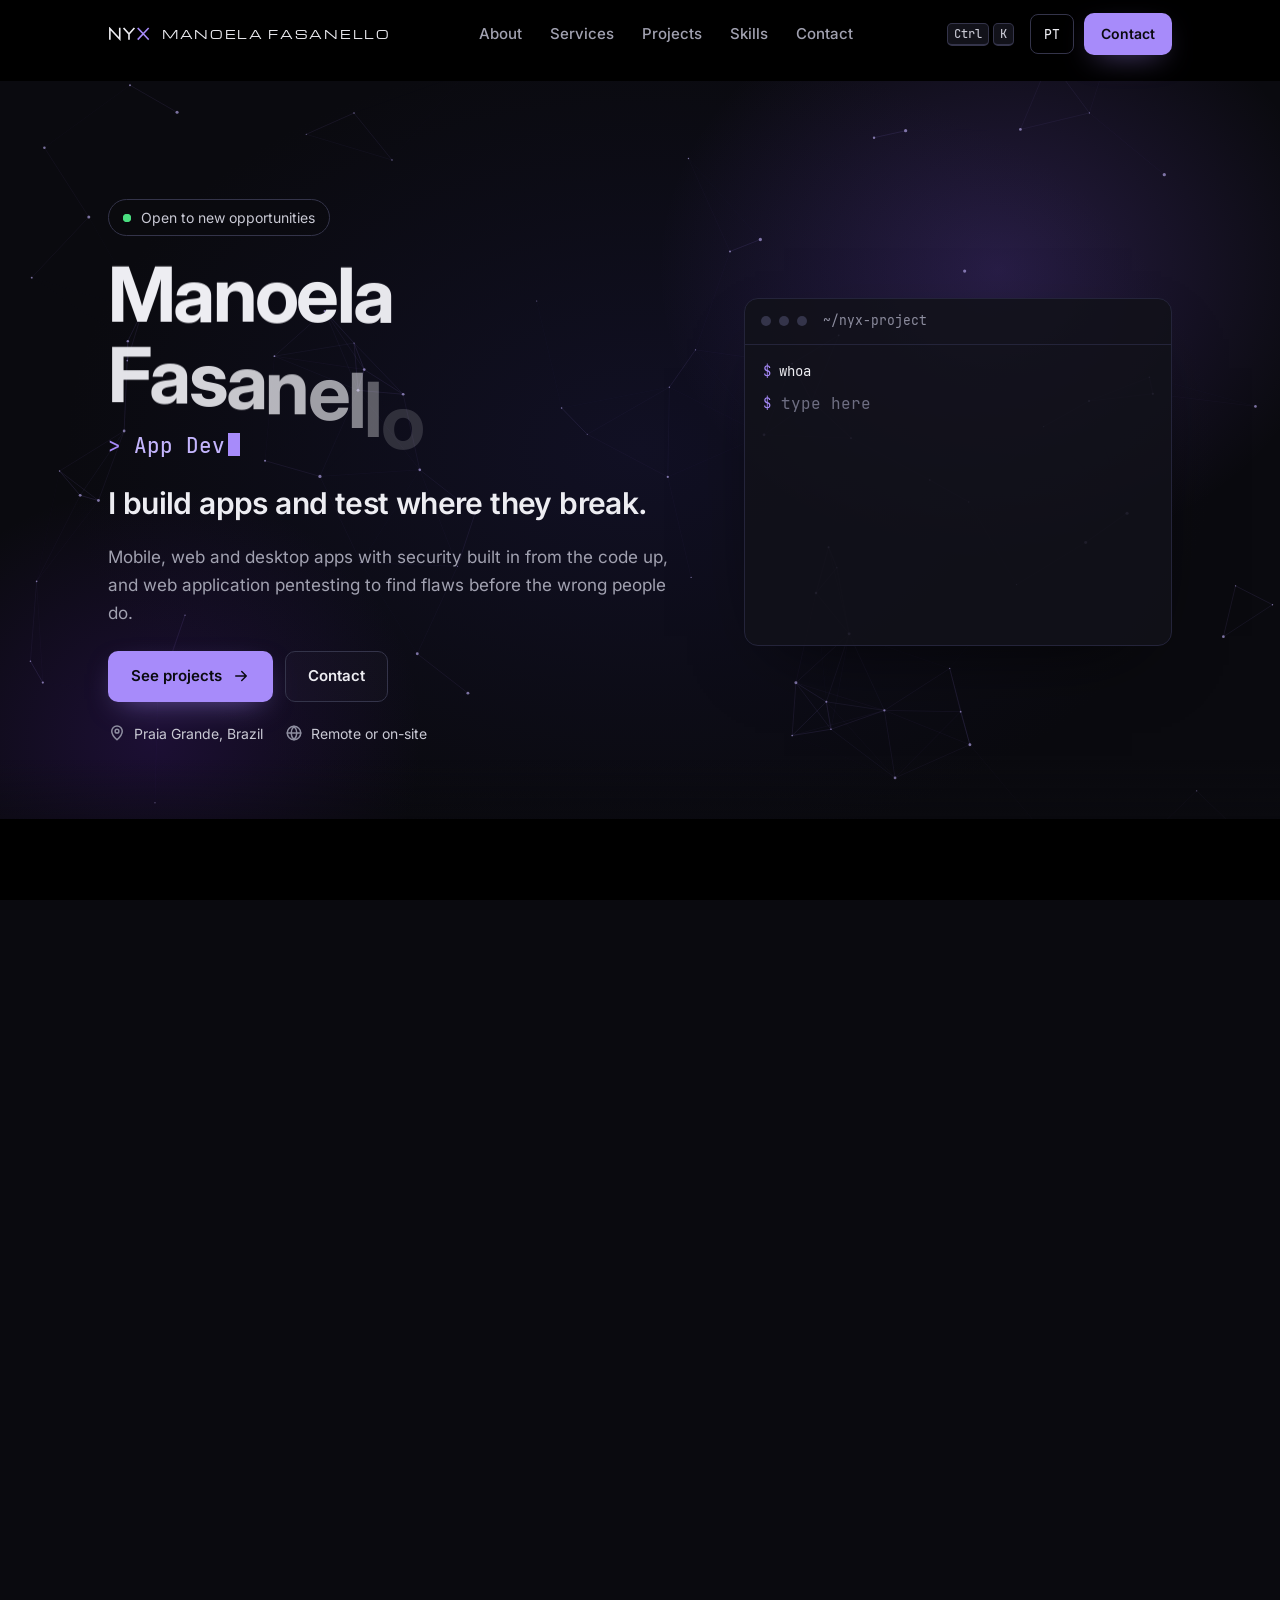
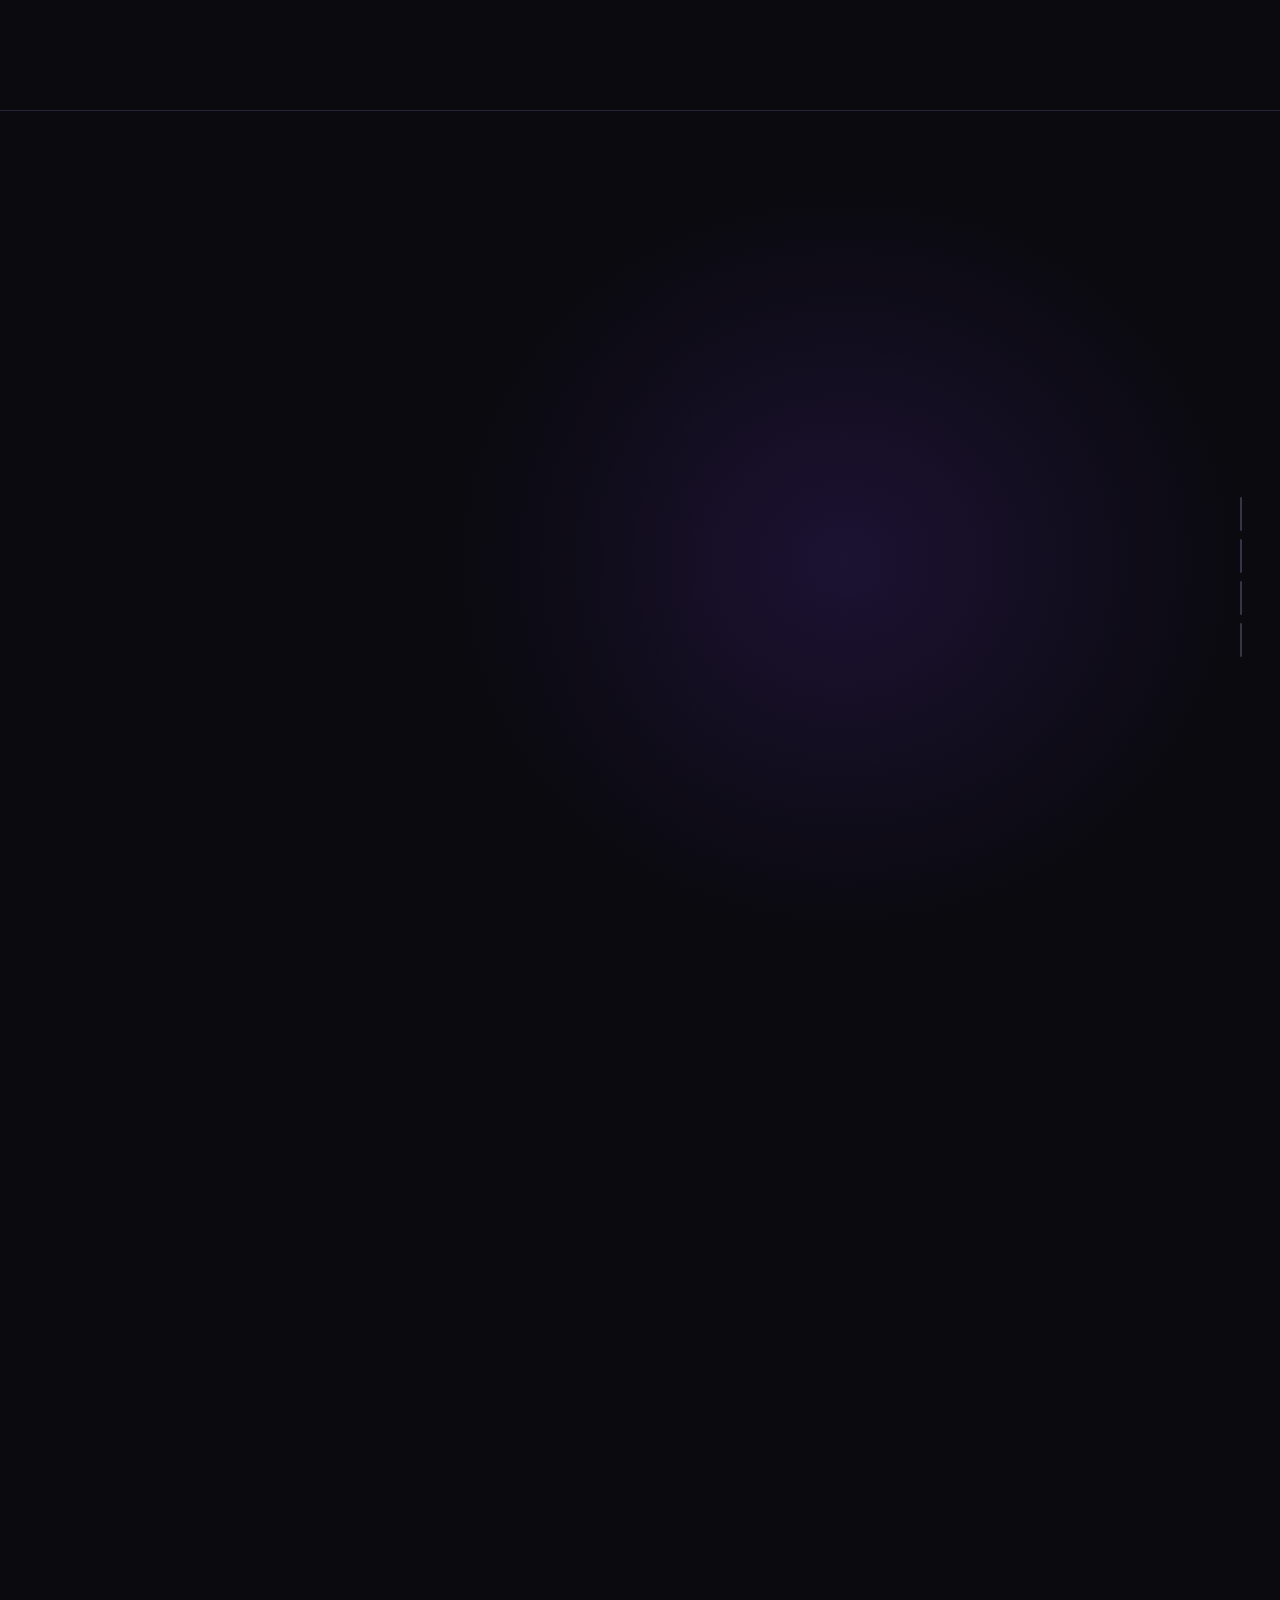
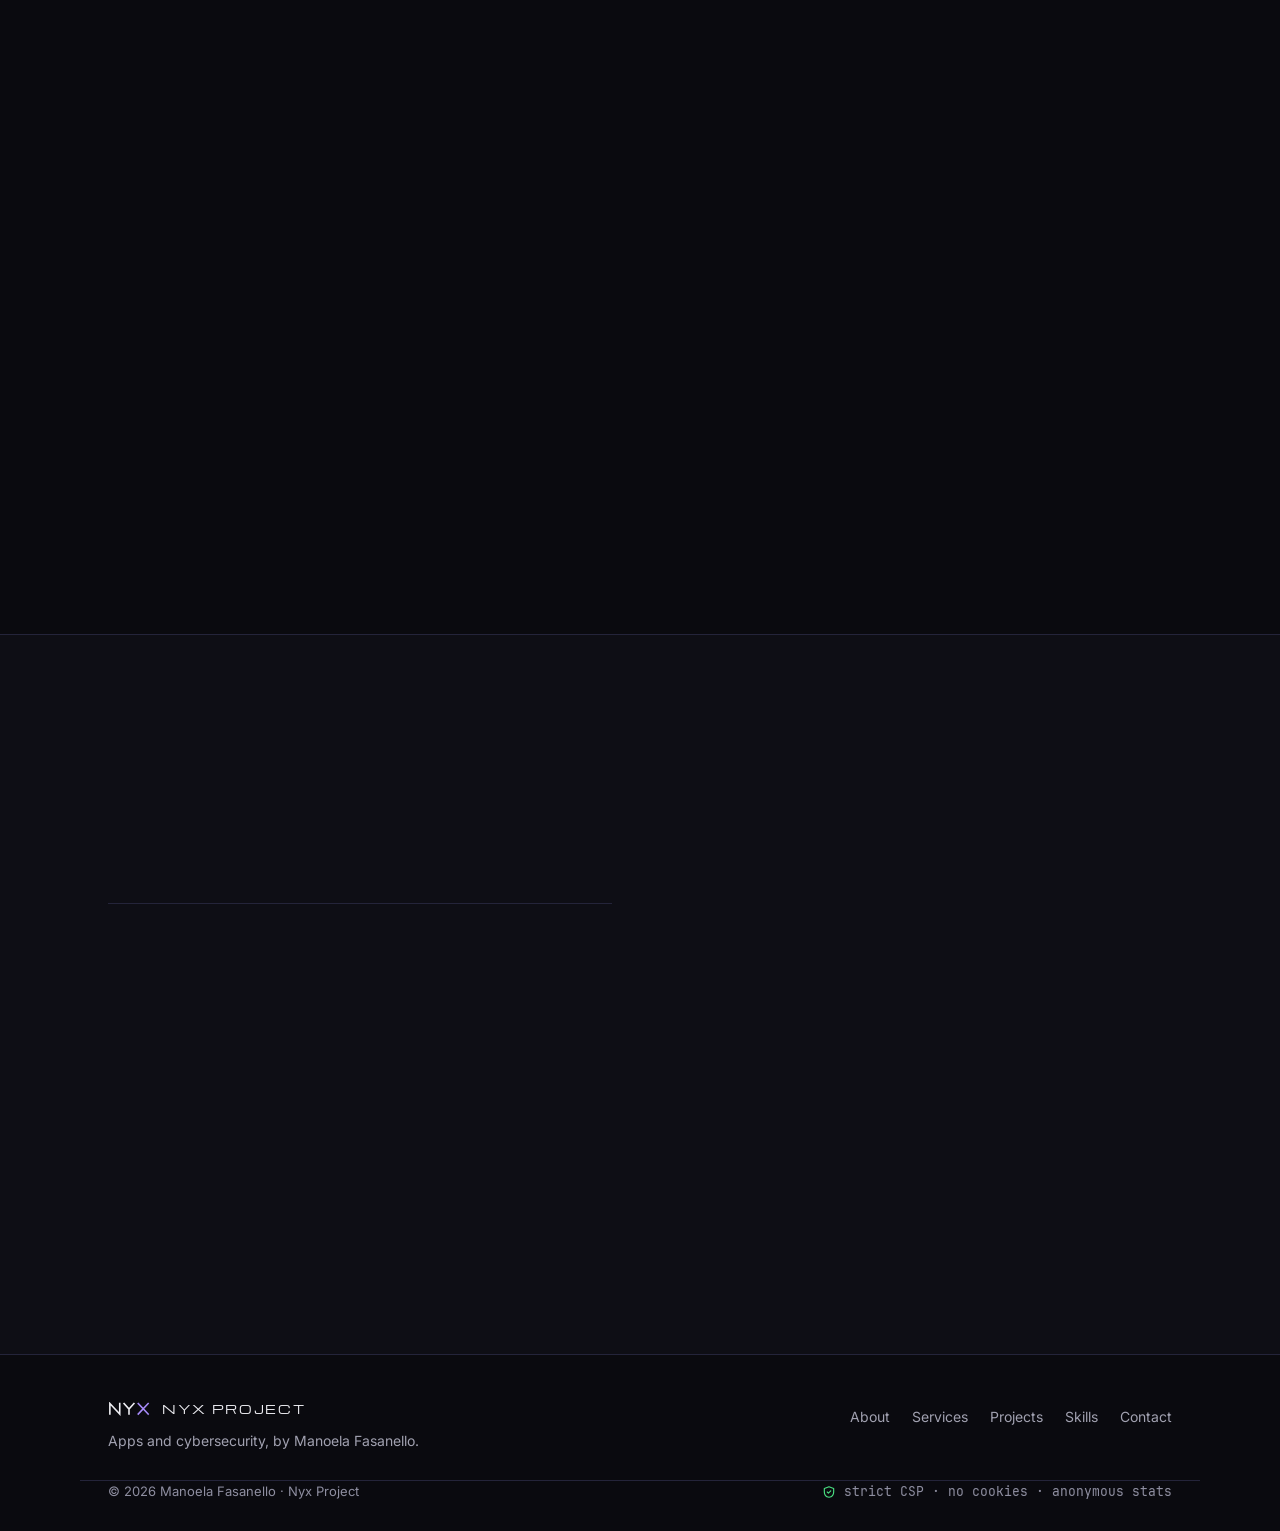
==== commit 1ddd749f: "Remove Wix from The Hub Store card Co-Authored-By: Claude Opus 5.5 <noreply@anthropic.com> Claude-Se" ====
--- a/index.html
+++ b/index.html
@@ -34,7 +34,7 @@
 <script src="assets/vendor/gsap.min.js?v=3d1bea374a" defer></script>
 <script src="assets/vendor/ScrollTrigger.min.js?v=b5bb360661" defer></script>
 <script src="assets/vendor/MotionPathPlugin.min.js?v=695284c76e" defer></script>
-<script src="assets/js/script.js?v=3e79195a77" defer></script>
+<script src="assets/js/script.js?v=2d2cb3d780" defer></script>
 <script type="application/ld+json">{"@context": "https://schema.org", "@type": "Person", "name": "Manoela Fasanello", "url": "https://nyxpjct.github.io/", "image": "https://nyxpjct.github.io/assets/og-image.jpg", "jobTitle": "Desenvolvedora de apps e Cybersecurity", "description": "Desenvolvedora de apps para celular, web e desktop, com foco em segurança e pentest de aplicações web.", "address": {"@type": "PostalAddress", "addressLocality": "Praia Grande", "addressRegion": "SP", "addressCountry": "BR"}, "knowsAbout": ["Desenvolvimento de apps", "Cybersecurity", "Pentest de aplicações web", "TypeScript", "React", "Python"], "sameAs": ["https://www.linkedin.com/in/manoela-fasanello-b0a9b6273/", "https://github.com/NyxPjct", "https://tryhackme.com/p/ATHOS", "https://www.instagram.com/nyxprojectr"]}</script>
 </head>
 <body>
@@ -315,9 +315,9 @@
         <div class="project-body">
           <div class="project-top"><svg class="i" viewBox="0 0 24 24" aria-hidden="true"><path d="M5 8h14l-1.2 12.2a1 1 0 0 1-1 .8H7.2a1 1 0 0 1-1-.8L5 8z"/><path d="M9 8V6.5a3 3 0 0 1 6 0V8"/></svg><span class="status" data-i18n="st_hub">cliente · 2026</span></div>
           <h3>The Hub Store</h3>
-          <p class="platforms" data-i18n="plat_hub">Loja online · Wix</p>
+          <p class="platforms" data-i18n="plat_hub">Loja online</p>
           <p class="desc" data-i18n="pd_hub">Loja online feita para um pessoal de fora que está começando agora a vender. Loja geral com esporte, fitness e itens variados, preços em libra, euro e dólar e pagamento com Stripe.</p>
-          <ul class="tags" aria-label="Tecnologias" data-i18n-attr="aria-label:tech_label"><li>Wix</li><li>E-commerce</li><li>Stripe</li></ul>
+          <ul class="tags" aria-label="Tecnologias" data-i18n-attr="aria-label:tech_label"><li>E-commerce</li><li>Stripe</li></ul>
           <div class="project-links">
             <a class="link-arrow" href="https://thehubstore.net" target="_blank" rel="noopener"><span data-i18n="visit_store">Ver loja</span><svg class="i i-sm" viewBox="0 0 24 24" aria-hidden="true"><path d="M7 17L17 7M8 7h9v9"/></svg></a>
           </div>
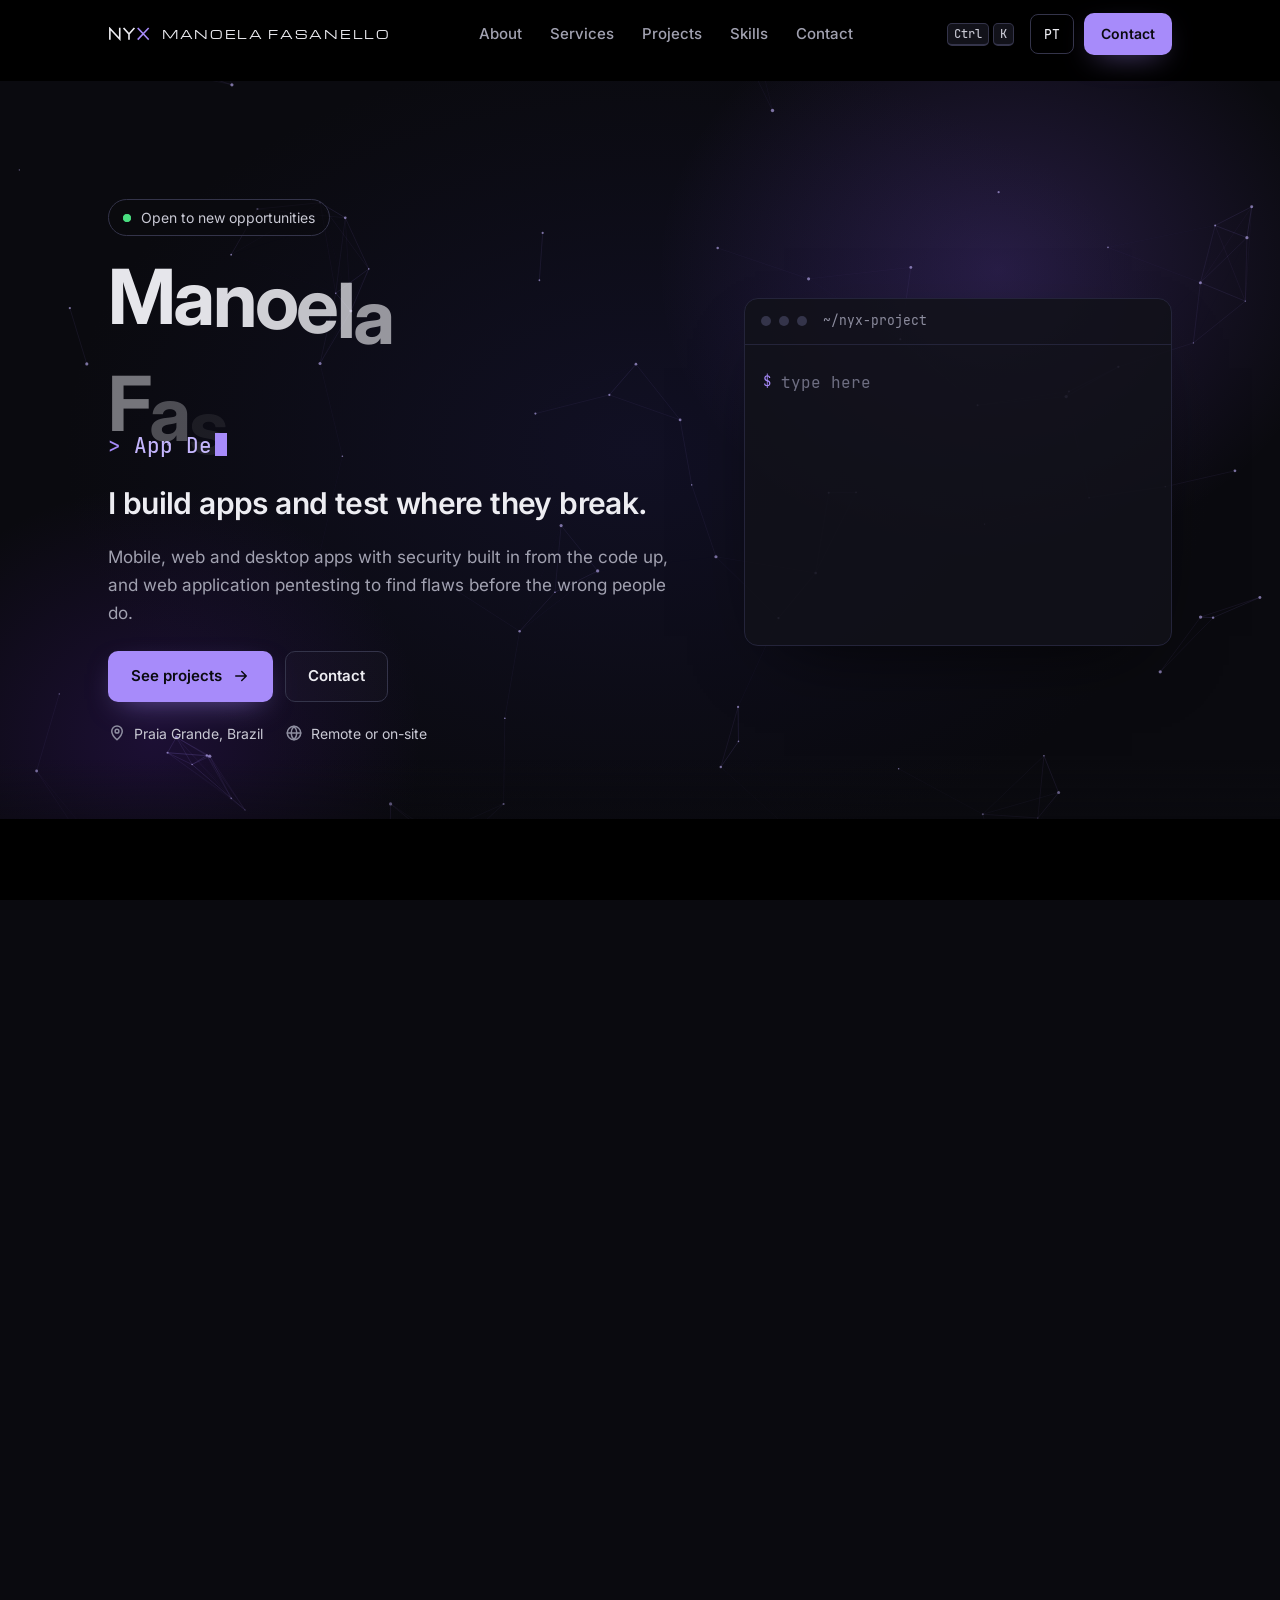
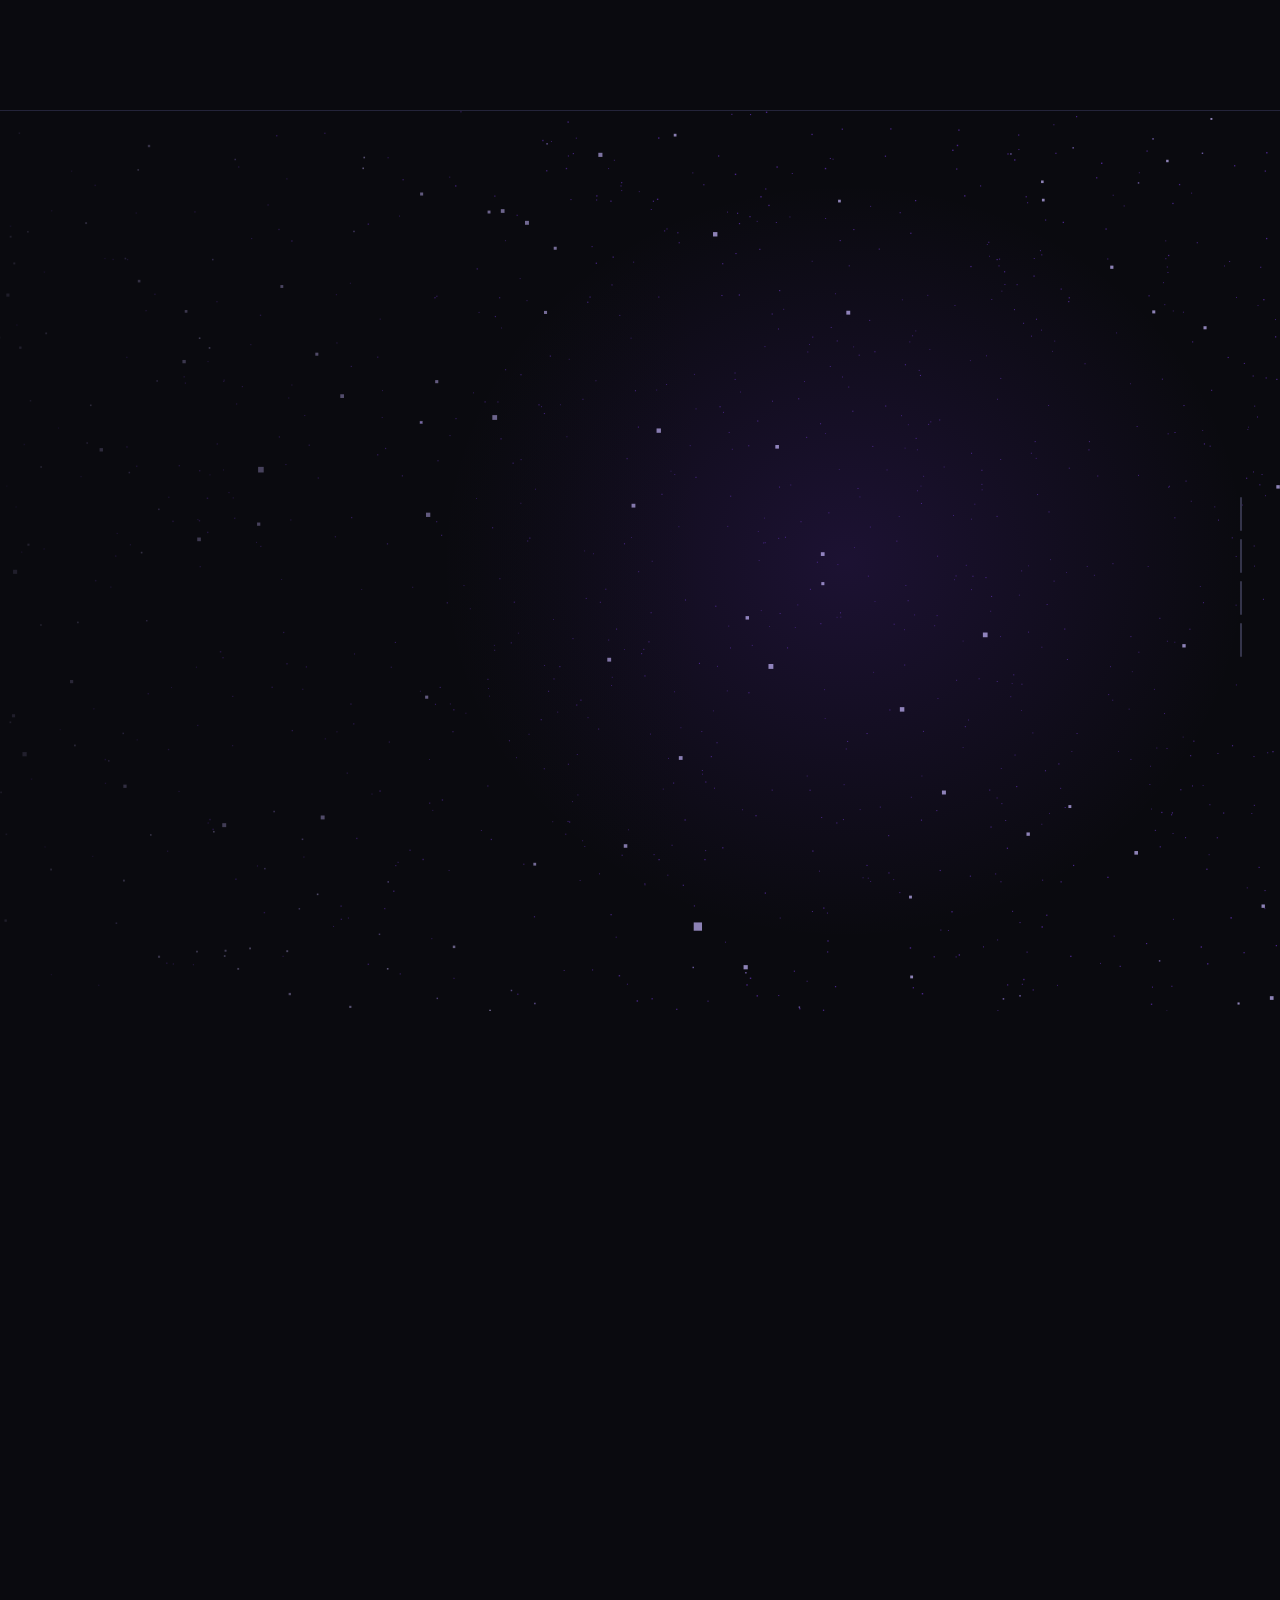
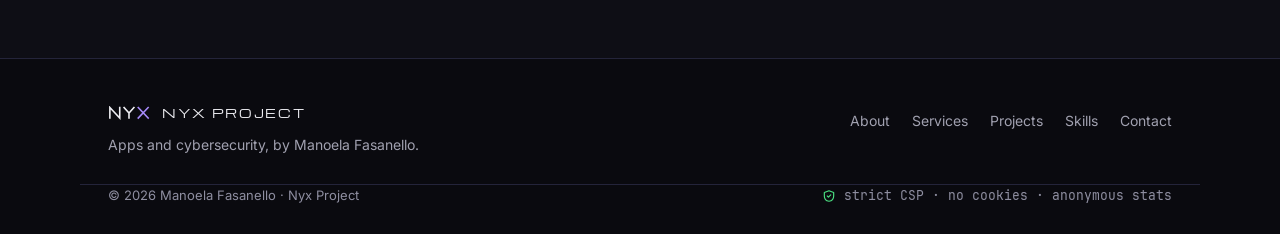
==== commit f5a7ca3a: "Expand skills with everything used across the GitHub repos - Groups: Languages, Mobile, Web and fron" ====
--- a/index.html
+++ b/index.html
@@ -34,7 +34,7 @@
 <script src="assets/vendor/gsap.min.js?v=3d1bea374a" defer></script>
 <script src="assets/vendor/ScrollTrigger.min.js?v=b5bb360661" defer></script>
 <script src="assets/vendor/MotionPathPlugin.min.js?v=695284c76e" defer></script>
-<script src="assets/js/script.js?v=2d2cb3d780" defer></script>
+<script src="assets/js/script.js?v=e408d52457" defer></script>
 <script type="application/ld+json">{"@context": "https://schema.org", "@type": "Person", "name": "Manoela Fasanello", "url": "https://nyxpjct.github.io/", "image": "https://nyxpjct.github.io/assets/og-image.jpg", "jobTitle": "Desenvolvedora de apps e Cybersecurity", "description": "Desenvolvedora de apps para celular, web e desktop, com foco em segurança e pentest de aplicações web.", "address": {"@type": "PostalAddress", "addressLocality": "Praia Grande", "addressRegion": "SP", "addressCountry": "BR"}, "knowsAbout": ["Desenvolvimento de apps", "Cybersecurity", "Pentest de aplicações web", "TypeScript", "React", "Python"], "sameAs": ["https://www.linkedin.com/in/manoela-fasanello-b0a9b6273/", "https://github.com/NyxPjct", "https://tryhackme.com/p/ATHOS", "https://www.instagram.com/nyxprojectr"]}</script>
 </head>
 <body>
@@ -335,12 +335,15 @@
       <h2 id="habilidades-title" class="h2 reveal" data-i18n="skills_title">Tecnologias e ferramentas</h2>
     </header>
     <div class="skills">
-      <div class="skill-group"><h3><svg class="i" viewBox="0 0 24 24" aria-hidden="true"><path d="M8 8l-5 4 5 4M16 8l5 4-5 4M14 4l-4 16"/></svg><span data-i18n="sk_lang">Linguagens</span></h3><ul class="chips"><li>TypeScript</li><li>JavaScript</li><li>Python</li><li>C#</li><li>Ruby</li></ul></div>
-      <div class="skill-group"><h3><svg class="i" viewBox="0 0 24 24" aria-hidden="true"><path d="M12 3l9 5-9 5-9-5 9-5z"/><path d="M3 13l9 5 9-5"/></svg><span data-i18n="sk_app">Apps e front-end</span></h3><ul class="chips"><li>React</li><li>Next.js</li><li>Vite</li><li>Capacitor</li><li>Electron</li><li>Canvas 2D</li></ul></div>
-      <div class="skill-group"><h3><svg class="i" viewBox="0 0 24 24" aria-hidden="true"><ellipse cx="12" cy="6" rx="8" ry="3"/><path d="M4 6v12c0 1.7 3.6 3 8 3s8-1.3 8-3V6M4 12c0 1.7 3.6 3 8 3s8-1.3 8-3"/></svg><span data-i18n="sk_back">Back-end e dados</span></h3><ul class="chips"><li>FastAPI</li><li>PostgreSQL</li><li>Supabase</li><li>tRPC</li><li>Inngest</li></ul></div>
-      <div class="skill-group"><h3><svg class="i" viewBox="0 0 24 24" aria-hidden="true"><path d="M12 3l1.8 5.2L19 10l-5.2 1.8L12 17l-1.8-5.2L5 10l5.2-1.8z"/><path d="M19 17l.8 2.2L22 20l-2.2.8L19 23l-.8-2.2L16 20l2.2-.8z"/></svg><span data-i18n="sk_ai">IA</span></h3><ul class="chips"><li data-i18n="ch_agents">Agentes de IA</li><li data-i18n="ch_llm">Integração com LLMs</li><li data-i18n="ch_prompts">Prompts com dados delimitados</li></ul></div>
+      <div class="skill-group"><h3><svg class="i" viewBox="0 0 24 24" aria-hidden="true"><path d="M8 8l-5 4 5 4M16 8l5 4-5 4M14 4l-4 16"/></svg><span data-i18n="sk_lang">Linguagens</span></h3><ul class="chips"><li>TypeScript</li><li>JavaScript</li><li>Python</li><li>SQL</li><li>HTML</li><li>CSS</li><li>C#</li><li>Ruby</li><li>Bash</li><li>PowerShell</li></ul></div>
+      <div class="skill-group"><h3><svg class="i" viewBox="0 0 24 24" aria-hidden="true"><rect x="7" y="2.5" width="10" height="19" rx="2"/><path d="M11 18h2"/></svg><span data-i18n="sk_mobile">Mobile</span></h3><ul class="chips"><li>React Native</li><li>Expo</li><li>Expo Router</li><li>Capacitor</li><li>Reanimated</li><li>Android</li><li>iOS</li></ul></div>
+      <div class="skill-group"><h3><svg class="i" viewBox="0 0 24 24" aria-hidden="true"><circle cx="12" cy="12" r="9"/><path d="M3 12h18M12 3c3 3.5 3 14.5 0 18M12 3c-3 3.5-3 14.5 0 18"/></svg><span data-i18n="sk_web">Web e front-end</span></h3><ul class="chips"><li>React</li><li>Next.js</li><li>Vite</li><li>Tailwind CSS</li><li>TanStack Query</li><li>Zustand</li><li>i18next</li><li>Canvas 2D</li></ul></div>
+      <div class="skill-group"><h3><svg class="i" viewBox="0 0 24 24" aria-hidden="true"><rect x="3" y="4" width="18" height="12" rx="2"/><path d="M8 20h8M12 16v4"/></svg><span data-i18n="sk_desk">Desktop</span></h3><ul class="chips"><li>Electron</li><li>electron-builder</li><li>PyWebView</li><li>PyInstaller</li></ul></div>
+      <div class="skill-group"><h3><svg class="i" viewBox="0 0 24 24" aria-hidden="true"><rect x="3" y="4" width="18" height="7" rx="1.5"/><rect x="3" y="13" width="18" height="7" rx="1.5"/><path d="M7 7.5h.01M7 16.5h.01"/></svg><span data-i18n="sk_back">Back-end e APIs</span></h3><ul class="chips"><li>Node.js</li><li>Express</li><li>Socket.IO</li><li>tRPC</li><li>Inngest</li><li>FastAPI</li><li>Pydantic</li><li>Zod</li><li>Supabase Edge Functions</li></ul></div>
+      <div class="skill-group"><h3><svg class="i" viewBox="0 0 24 24" aria-hidden="true"><ellipse cx="12" cy="6" rx="8" ry="3"/><path d="M4 6v12c0 1.7 3.6 3 8 3s8-1.3 8-3V6M4 12c0 1.7 3.6 3 8 3s8-1.3 8-3"/></svg><span data-i18n="sk_data">Bancos de dados</span></h3><ul class="chips"><li>PostgreSQL</li><li>Supabase</li><li>SQLite</li><li>SQLAlchemy</li></ul></div>
+      <div class="skill-group"><h3><svg class="i" viewBox="0 0 24 24" aria-hidden="true"><path d="M12 3l1.8 5.2L19 10l-5.2 1.8L12 17l-1.8-5.2L5 10l5.2-1.8z"/><path d="M19 17l.8 2.2L22 20l-2.2.8L19 23l-.8-2.2L16 20l2.2-.8z"/></svg><span data-i18n="sk_ai">IA</span></h3><ul class="chips"><li data-i18n="ch_agents">Agentes de IA</li><li data-i18n="ch_llm">Integração com LLMs</li><li data-i18n="ch_prompts">Prompts com dados delimitados</li><li>Vercel AI SDK</li><li>Claude</li><li>OpenAI</li><li>Gemini</li></ul></div>
       <div class="skill-group"><h3><svg class="i" viewBox="0 0 24 24" aria-hidden="true"><path d="M12 3l8 3v6c0 4.5-3.4 8.3-8 9-4.6-.7-8-4.5-8-9V6l8-3z"/><path d="M9 12l2 2 4-4"/></svg><span data-i18n="sk_sec">Segurança</span></h3><ul class="chips"><li data-i18n="ch_pentest">Pentest de aplicações web</li><li data-i18n="ch_crypto">AES-256-GCM e PBKDF2</li><li data-i18n="ch_auth">Argon2 e JWT</li><li data-i18n="ch_rls">RLS e Supabase Vault</li><li data-i18n="ch_csp">CSP e hardening</li><li>TryHackMe</li></ul></div>
-      <div class="skill-group"><h3><svg class="i" viewBox="0 0 24 24" aria-hidden="true"><path d="M4 12l5 5L20 6"/></svg><span data-i18n="sk_qa">Qualidade e entrega</span></h3><ul class="chips"><li>Playwright</li><li>GitHub Actions</li><li>Docker</li><li>CI/CD</li></ul></div>
+      <div class="skill-group"><h3><svg class="i" viewBox="0 0 24 24" aria-hidden="true"><path d="M4 12l5 5L20 6"/></svg><span data-i18n="sk_qa">Qualidade e entrega</span></h3><ul class="chips"><li>Playwright</li><li>Vitest</li><li>Jest</li><li>pytest</li><li>axe-core</li><li>ESLint</li><li>GitHub Actions</li><li>Docker</li><li>Vercel</li><li>Railway</li><li>PostHog</li></ul></div>
       <div class="skill-group wide"><h3><svg class="i" viewBox="0 0 24 24" aria-hidden="true"><rect x="3" y="4" width="18" height="16" rx="2"/><path d="M7 9l3 3-3 3M13 15h4"/></svg><span data-i18n="sk_tools">Ferramentas de pentest</span></h3><ul class="chips"><li>Kali Linux</li><li>Burp Suite</li><li>OWASP ZAP</li><li>Nmap</li><li>Metasploit</li><li>Wireshark</li><li>sqlmap</li><li>ffuf</li><li>Gobuster</li><li>Nikto</li><li>Hydra</li><li>John the Ripper</li><li>Hashcat</li><li>Netcat</li></ul></div>
     </div>
   </div>
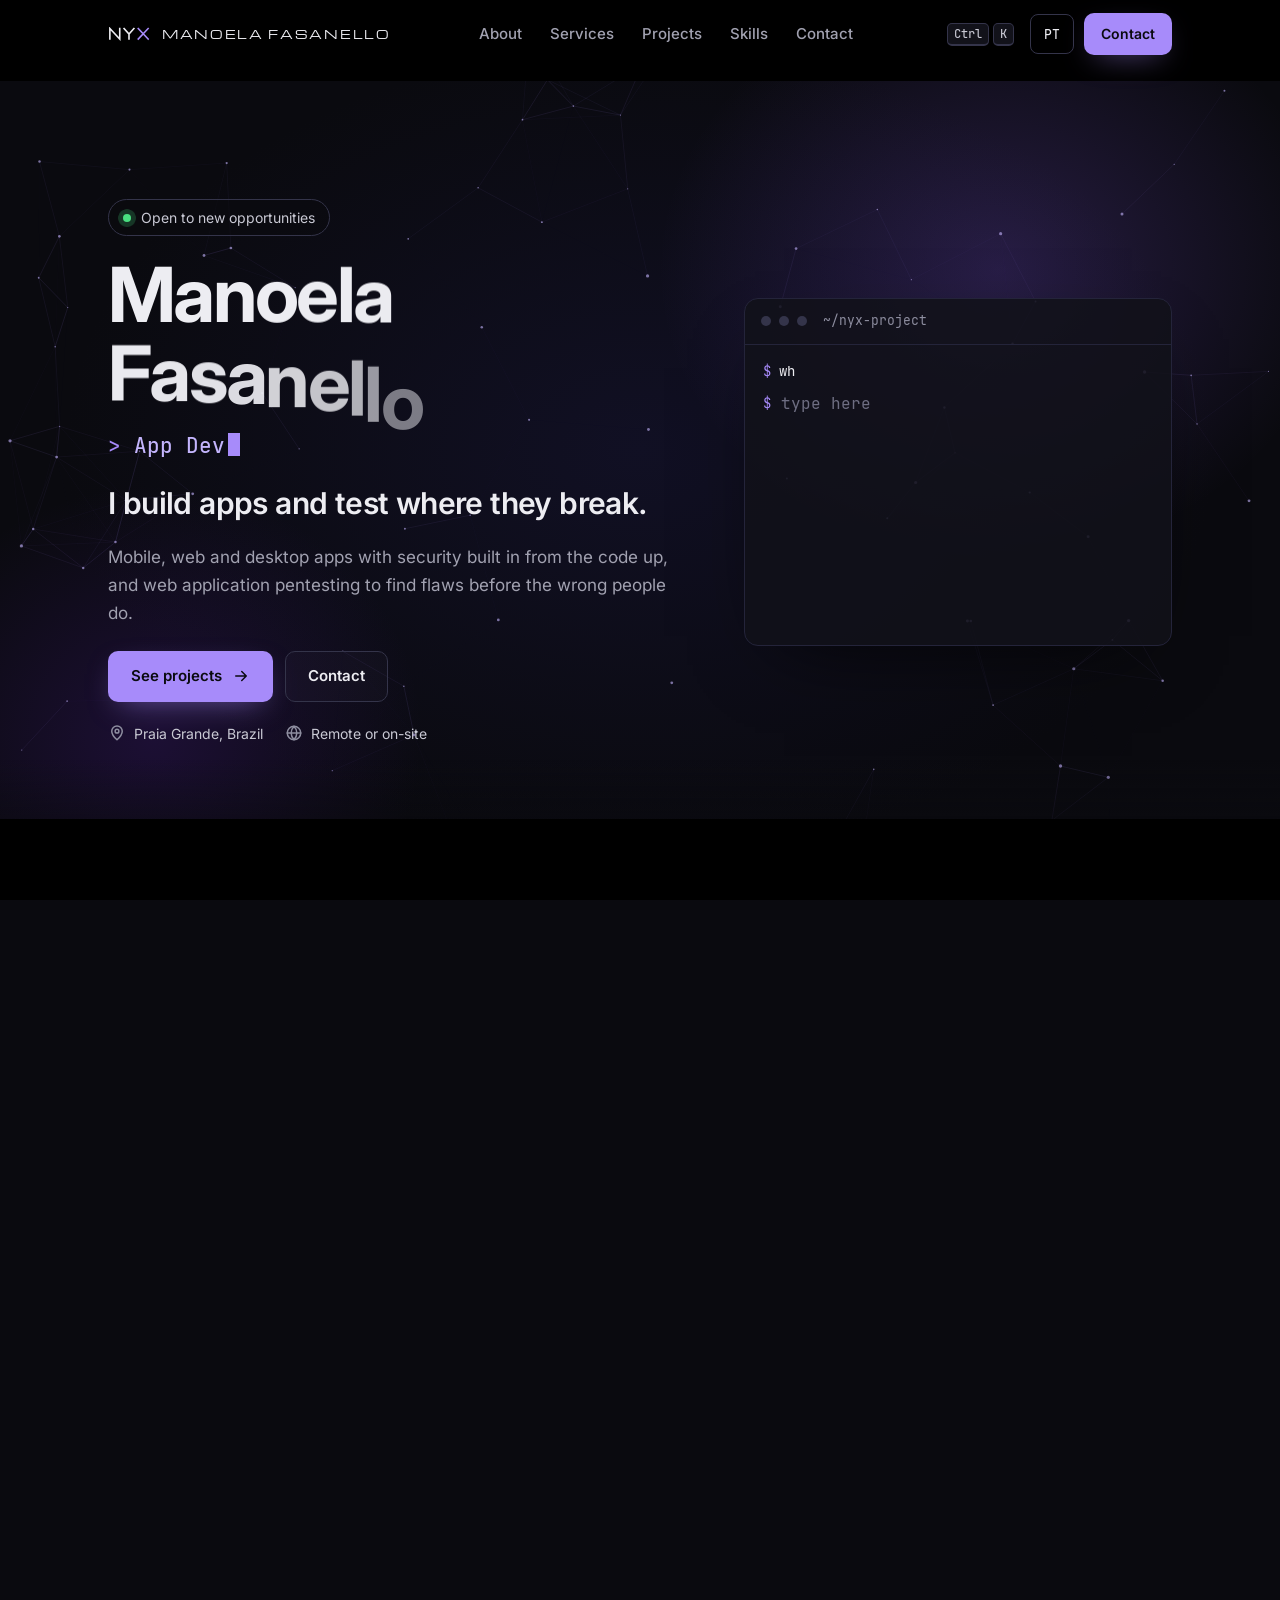
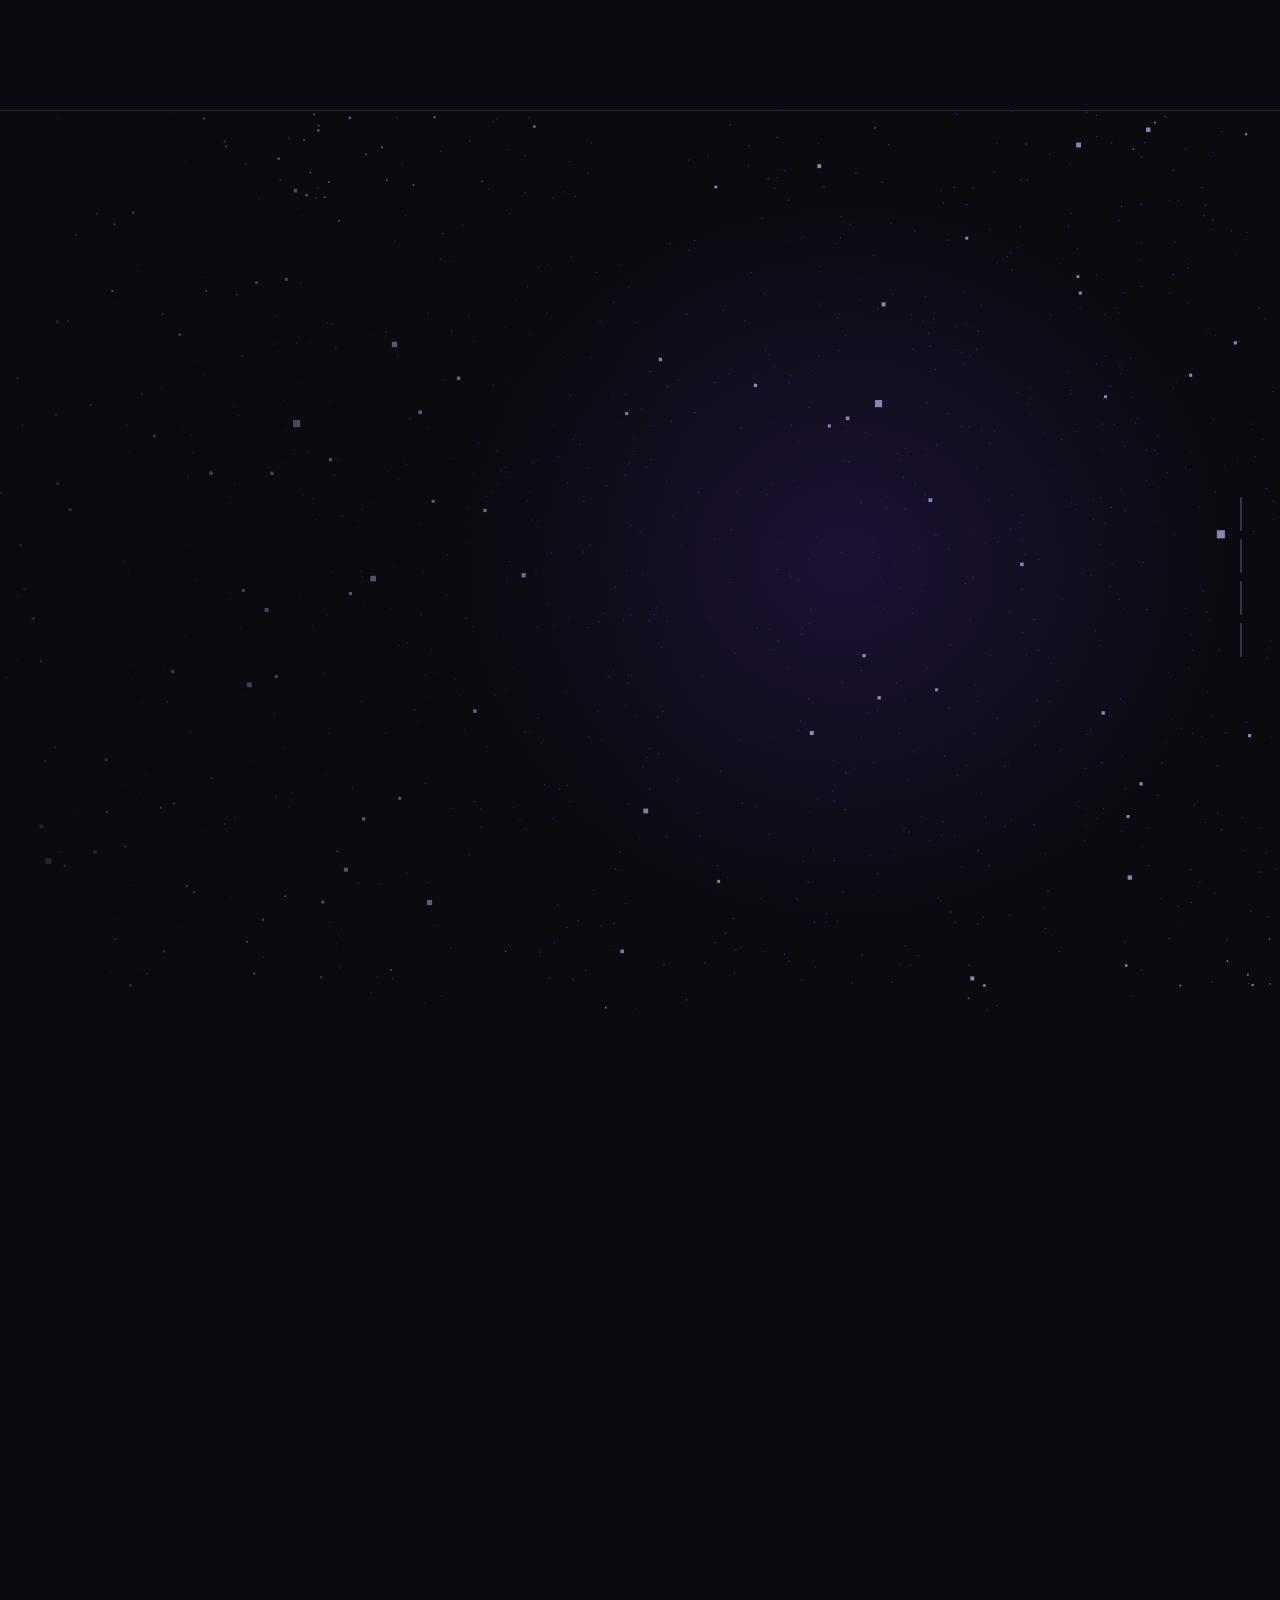
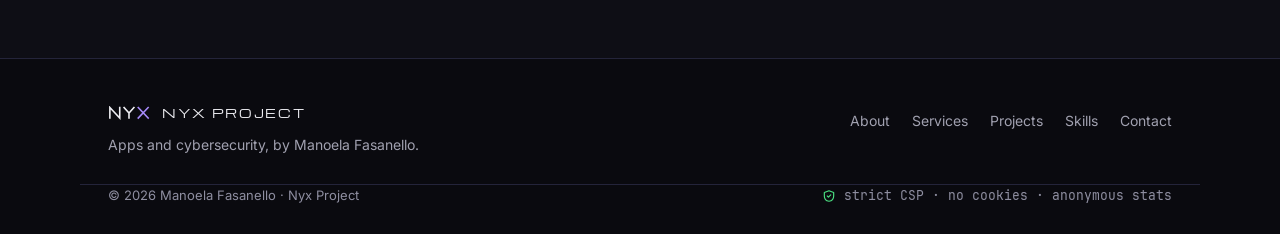
==== commit 8938b034: "Polish The Hub Store card copy Co-Authored-By: Claude Opus 5.5 <noreply@anthropic.com> Claude-Sessio" ====
--- a/index.html
+++ b/index.html
@@ -34,7 +34,7 @@
 <script src="assets/vendor/gsap.min.js?v=3d1bea374a" defer></script>
 <script src="assets/vendor/ScrollTrigger.min.js?v=b5bb360661" defer></script>
 <script src="assets/vendor/MotionPathPlugin.min.js?v=695284c76e" defer></script>
-<script src="assets/js/script.js?v=e408d52457" defer></script>
+<script src="assets/js/script.js?v=4a3d52d8ee" defer></script>
 <script type="application/ld+json">{"@context": "https://schema.org", "@type": "Person", "name": "Manoela Fasanello", "url": "https://nyxpjct.github.io/", "image": "https://nyxpjct.github.io/assets/og-image.jpg", "jobTitle": "Desenvolvedora de apps e Cybersecurity", "description": "Desenvolvedora de apps para celular, web e desktop, com foco em segurança e pentest de aplicações web.", "address": {"@type": "PostalAddress", "addressLocality": "Praia Grande", "addressRegion": "SP", "addressCountry": "BR"}, "knowsAbout": ["Desenvolvimento de apps", "Cybersecurity", "Pentest de aplicações web", "TypeScript", "React", "Python"], "sameAs": ["https://www.linkedin.com/in/manoela-fasanello-b0a9b6273/", "https://github.com/NyxPjct", "https://tryhackme.com/p/ATHOS", "https://www.instagram.com/nyxprojectr"]}</script>
 </head>
 <body>
@@ -316,7 +316,7 @@
           <div class="project-top"><svg class="i" viewBox="0 0 24 24" aria-hidden="true"><path d="M5 8h14l-1.2 12.2a1 1 0 0 1-1 .8H7.2a1 1 0 0 1-1-.8L5 8z"/><path d="M9 8V6.5a3 3 0 0 1 6 0V8"/></svg><span class="status" data-i18n="st_hub">cliente · 2026</span></div>
           <h3>The Hub Store</h3>
           <p class="platforms" data-i18n="plat_hub">Loja online</p>
-          <p class="desc" data-i18n="pd_hub">Loja online feita para um pessoal de fora que está começando agora a vender. Loja geral com esporte, fitness e itens variados, preços em libra, euro e dólar e pagamento com Stripe.</p>
+          <p class="desc" data-i18n="pd_hub">Loja virtual desenvolvida para um negócio do exterior que está começando a vender online. Organizei o catálogo de esporte, fitness e variedades, configurei os preços em libra, euro e dólar e integrei o pagamento com Stripe.</p>
           <ul class="tags" aria-label="Tecnologias" data-i18n-attr="aria-label:tech_label"><li>E-commerce</li><li>Stripe</li></ul>
           <div class="project-links">
             <a class="link-arrow" href="https://thehubstore.net" target="_blank" rel="noopener"><span data-i18n="visit_store">Ver loja</span><svg class="i i-sm" viewBox="0 0 24 24" aria-hidden="true"><path d="M7 17L17 7M8 7h9v9"/></svg></a>
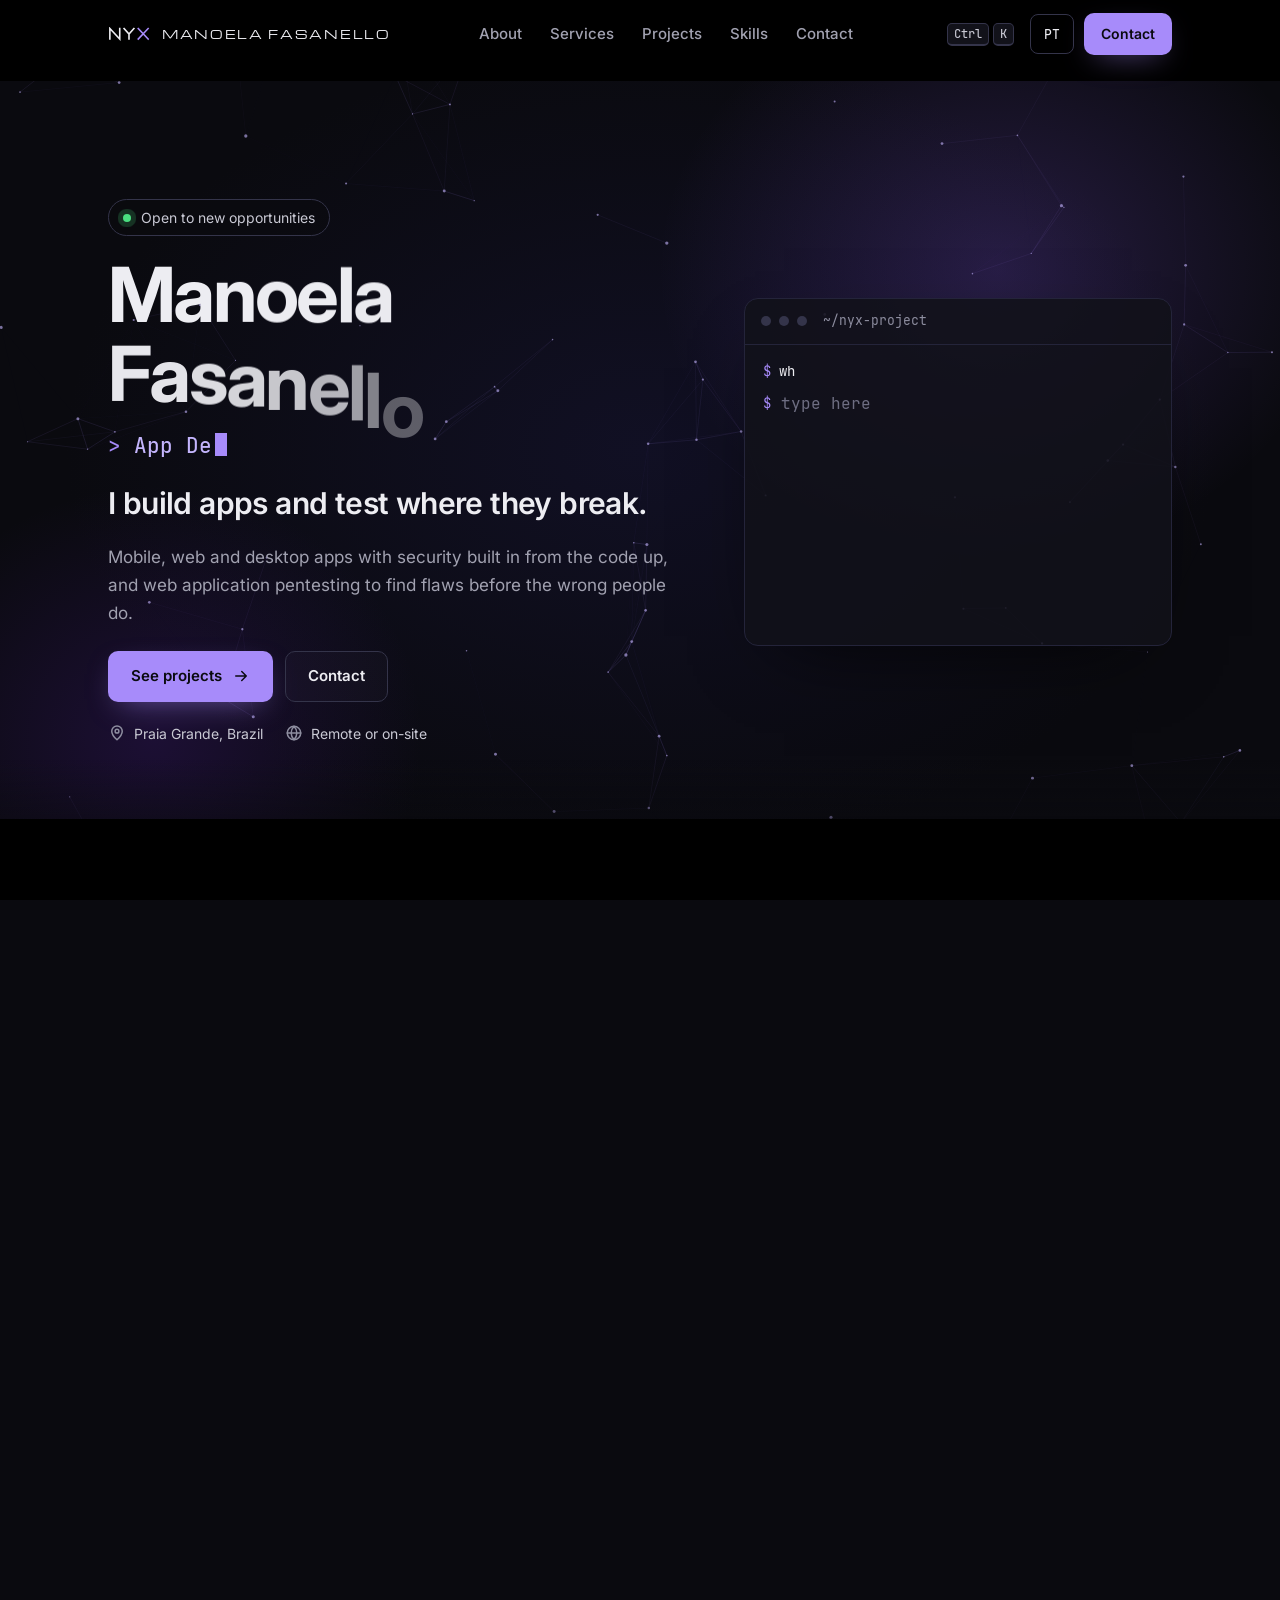
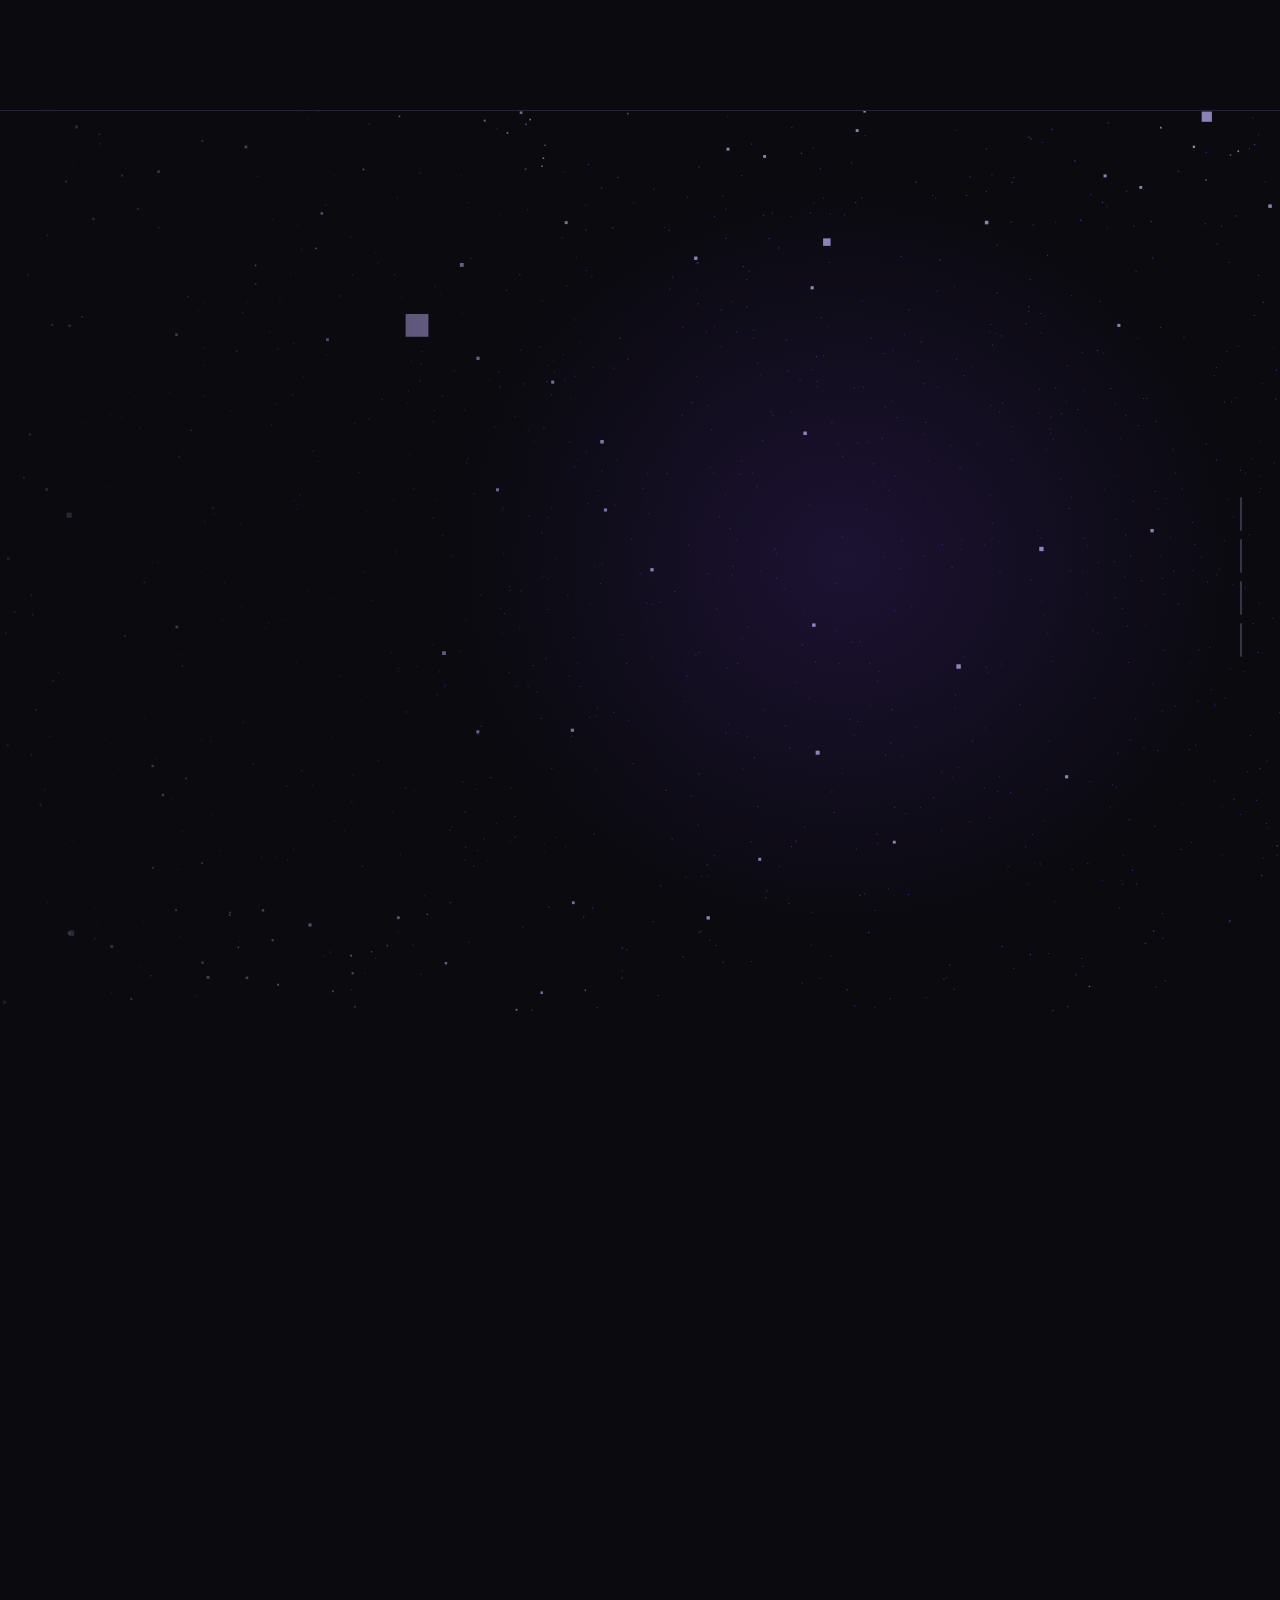
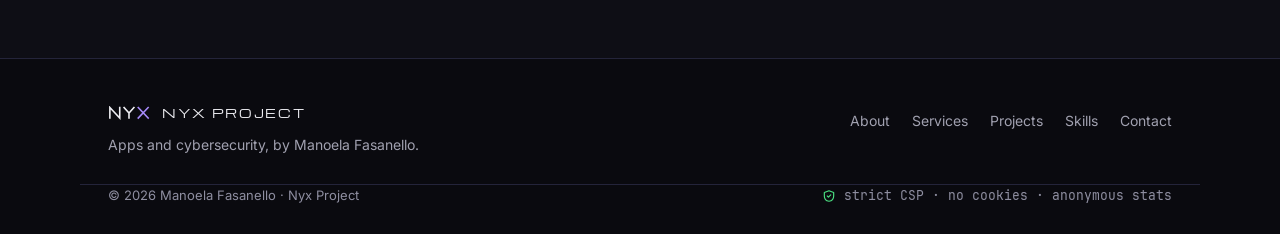
==== commit 521b8c86: "Add TikTok and X links - Contact list, terminal `contact`/`open`, Ctrl+K palette and JSON-LD sameAs " ====
--- a/index.html
+++ b/index.html
@@ -34,8 +34,8 @@
 <script src="assets/vendor/gsap.min.js?v=3d1bea374a" defer></script>
 <script src="assets/vendor/ScrollTrigger.min.js?v=b5bb360661" defer></script>
 <script src="assets/vendor/MotionPathPlugin.min.js?v=695284c76e" defer></script>
-<script src="assets/js/script.js?v=4a3d52d8ee" defer></script>
-<script type="application/ld+json">{"@context": "https://schema.org", "@type": "Person", "name": "Manoela Fasanello", "url": "https://nyxpjct.github.io/", "image": "https://nyxpjct.github.io/assets/og-image.jpg", "jobTitle": "Desenvolvedora de apps e Cybersecurity", "description": "Desenvolvedora de apps para celular, web e desktop, com foco em segurança e pentest de aplicações web.", "address": {"@type": "PostalAddress", "addressLocality": "Praia Grande", "addressRegion": "SP", "addressCountry": "BR"}, "knowsAbout": ["Desenvolvimento de apps", "Cybersecurity", "Pentest de aplicações web", "TypeScript", "React", "Python"], "sameAs": ["https://www.linkedin.com/in/manoela-fasanello-b0a9b6273/", "https://github.com/NyxPjct", "https://tryhackme.com/p/ATHOS", "https://www.instagram.com/nyxprojectr"]}</script>
+<script src="assets/js/script.js?v=de052fd9b4" defer></script>
+<script type="application/ld+json">{"@context": "https://schema.org", "@type": "Person", "name": "Manoela Fasanello", "url": "https://nyxpjct.github.io/", "image": "https://nyxpjct.github.io/assets/og-image.jpg", "jobTitle": "Desenvolvedora de apps e Cybersecurity", "description": "Desenvolvedora de apps para celular, web e desktop, com foco em segurança e pentest de aplicações web.", "address": {"@type": "PostalAddress", "addressLocality": "Praia Grande", "addressRegion": "SP", "addressCountry": "BR"}, "knowsAbout": ["Desenvolvimento de apps", "Cybersecurity", "Pentest de aplicações web", "TypeScript", "React", "Python"], "sameAs": ["https://www.linkedin.com/in/manoela-fasanello-b0a9b6273/", "https://github.com/NyxPjct", "https://tryhackme.com/p/ATHOS", "https://www.instagram.com/nyxprojectr", "https://www.tiktok.com/@manufsnl", "https://x.com/athosmanuf"]}</script>
 </head>
 <body>
 <a class="skip" href="#conteudo" data-i18n="skip">Pular para o conteúdo</a>
@@ -360,6 +360,8 @@
         <li><a href="https://www.linkedin.com/in/manoela-fasanello-b0a9b6273/" target="_blank" rel="noopener"><span>LinkedIn</span><span class="mono">manoela-fasanello <svg class="i i-sm" viewBox="0 0 24 24" aria-hidden="true"><path d="M7 17L17 7M8 7h9v9"/></svg></span></a></li>
         <li><a href="https://github.com/NyxPjct" target="_blank" rel="noopener"><span>GitHub</span><span class="mono">NyxPjct <svg class="i i-sm" viewBox="0 0 24 24" aria-hidden="true"><path d="M7 17L17 7M8 7h9v9"/></svg></span></a></li>
         <li><a href="https://www.instagram.com/nyxprojectr" target="_blank" rel="noopener"><span>Instagram</span><span class="mono">@nyxprojectr <svg class="i i-sm" viewBox="0 0 24 24" aria-hidden="true"><path d="M7 17L17 7M8 7h9v9"/></svg></span></a></li>
+        <li><a href="https://www.tiktok.com/@manufsnl" target="_blank" rel="noopener"><span>TikTok</span><span class="mono">@manufsnl <svg class="i i-sm" viewBox="0 0 24 24" aria-hidden="true"><path d="M7 17L17 7M8 7h9v9"/></svg></span></a></li>
+        <li><a href="https://x.com/athosmanuf" target="_blank" rel="noopener"><span>X</span><span class="mono">@athosmanuf <svg class="i i-sm" viewBox="0 0 24 24" aria-hidden="true"><path d="M7 17L17 7M8 7h9v9"/></svg></span></a></li>
         <li><a href="https://tryhackme.com/p/ATHOS" target="_blank" rel="noopener"><span>TryHackMe</span><span class="mono">ATHOS <svg class="i i-sm" viewBox="0 0 24 24" aria-hidden="true"><path d="M7 17L17 7M8 7h9v9"/></svg></span></a></li>
       </ul>
     </div>
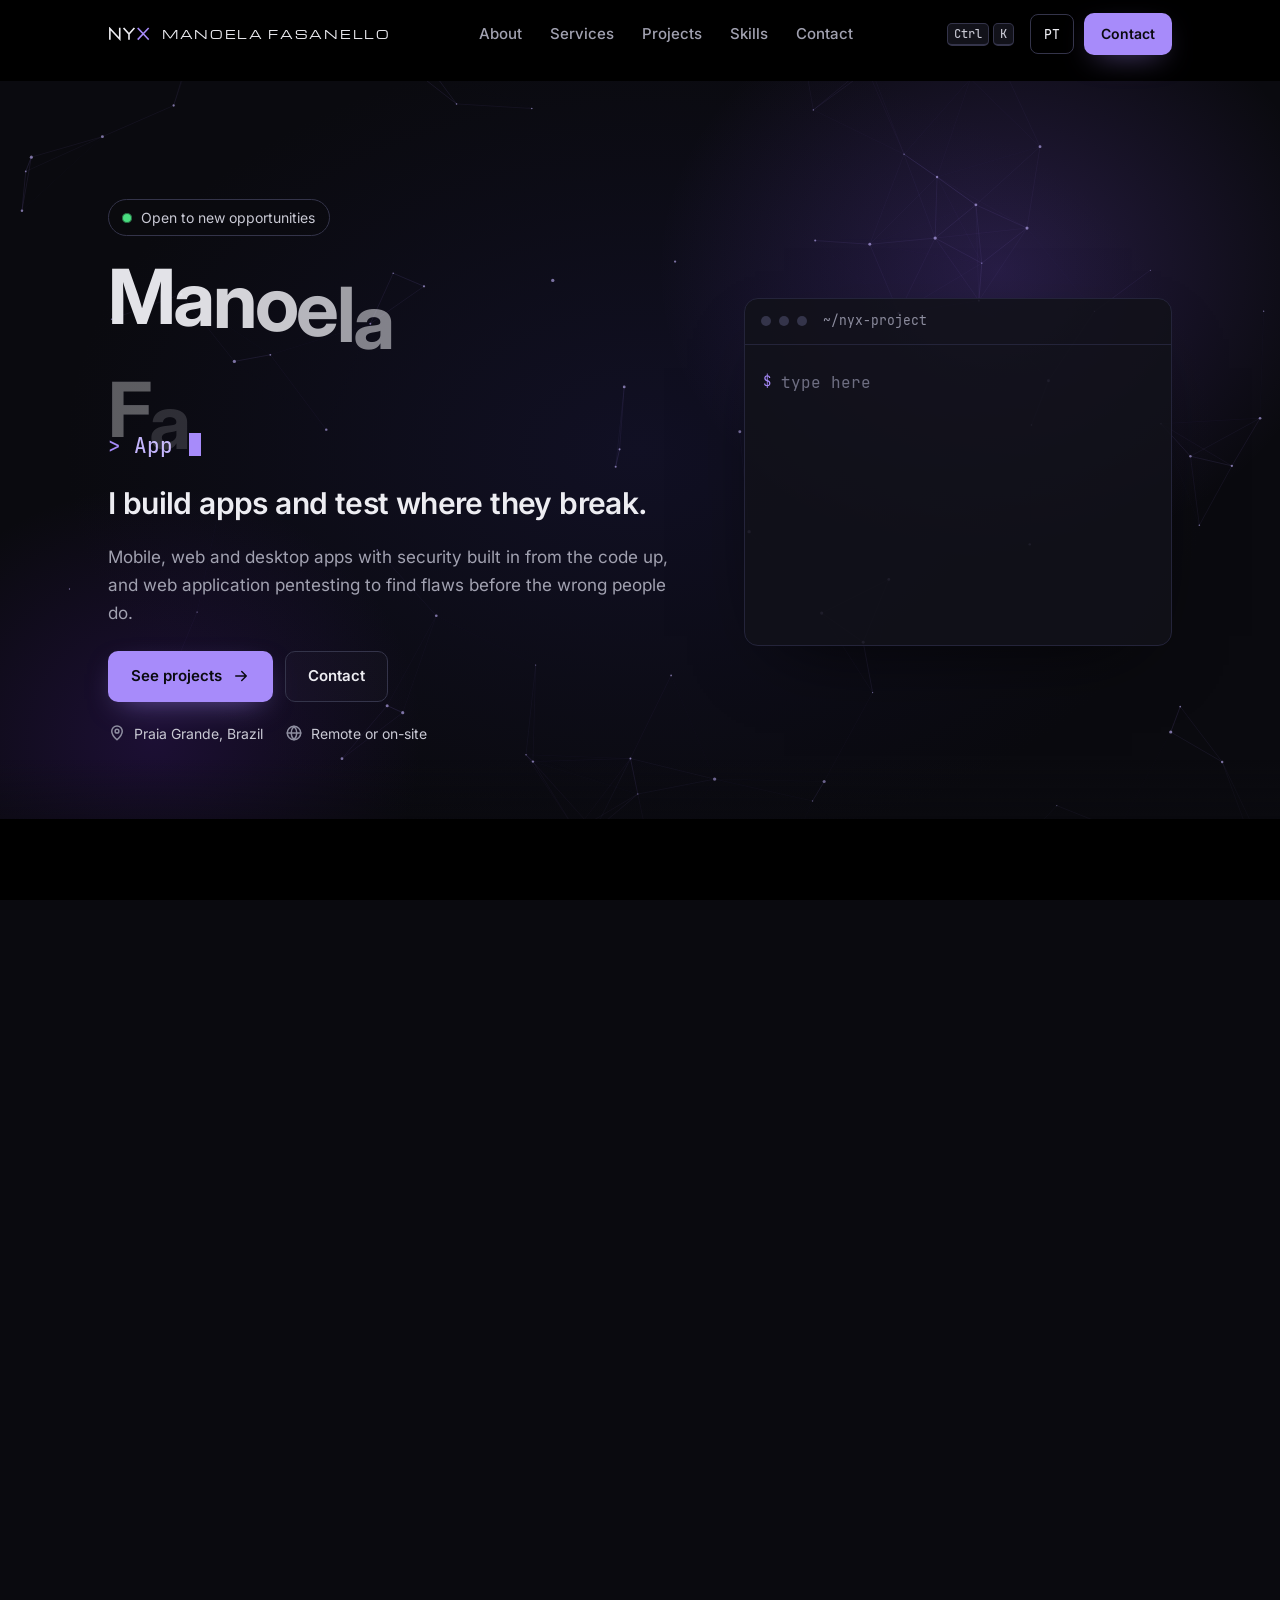
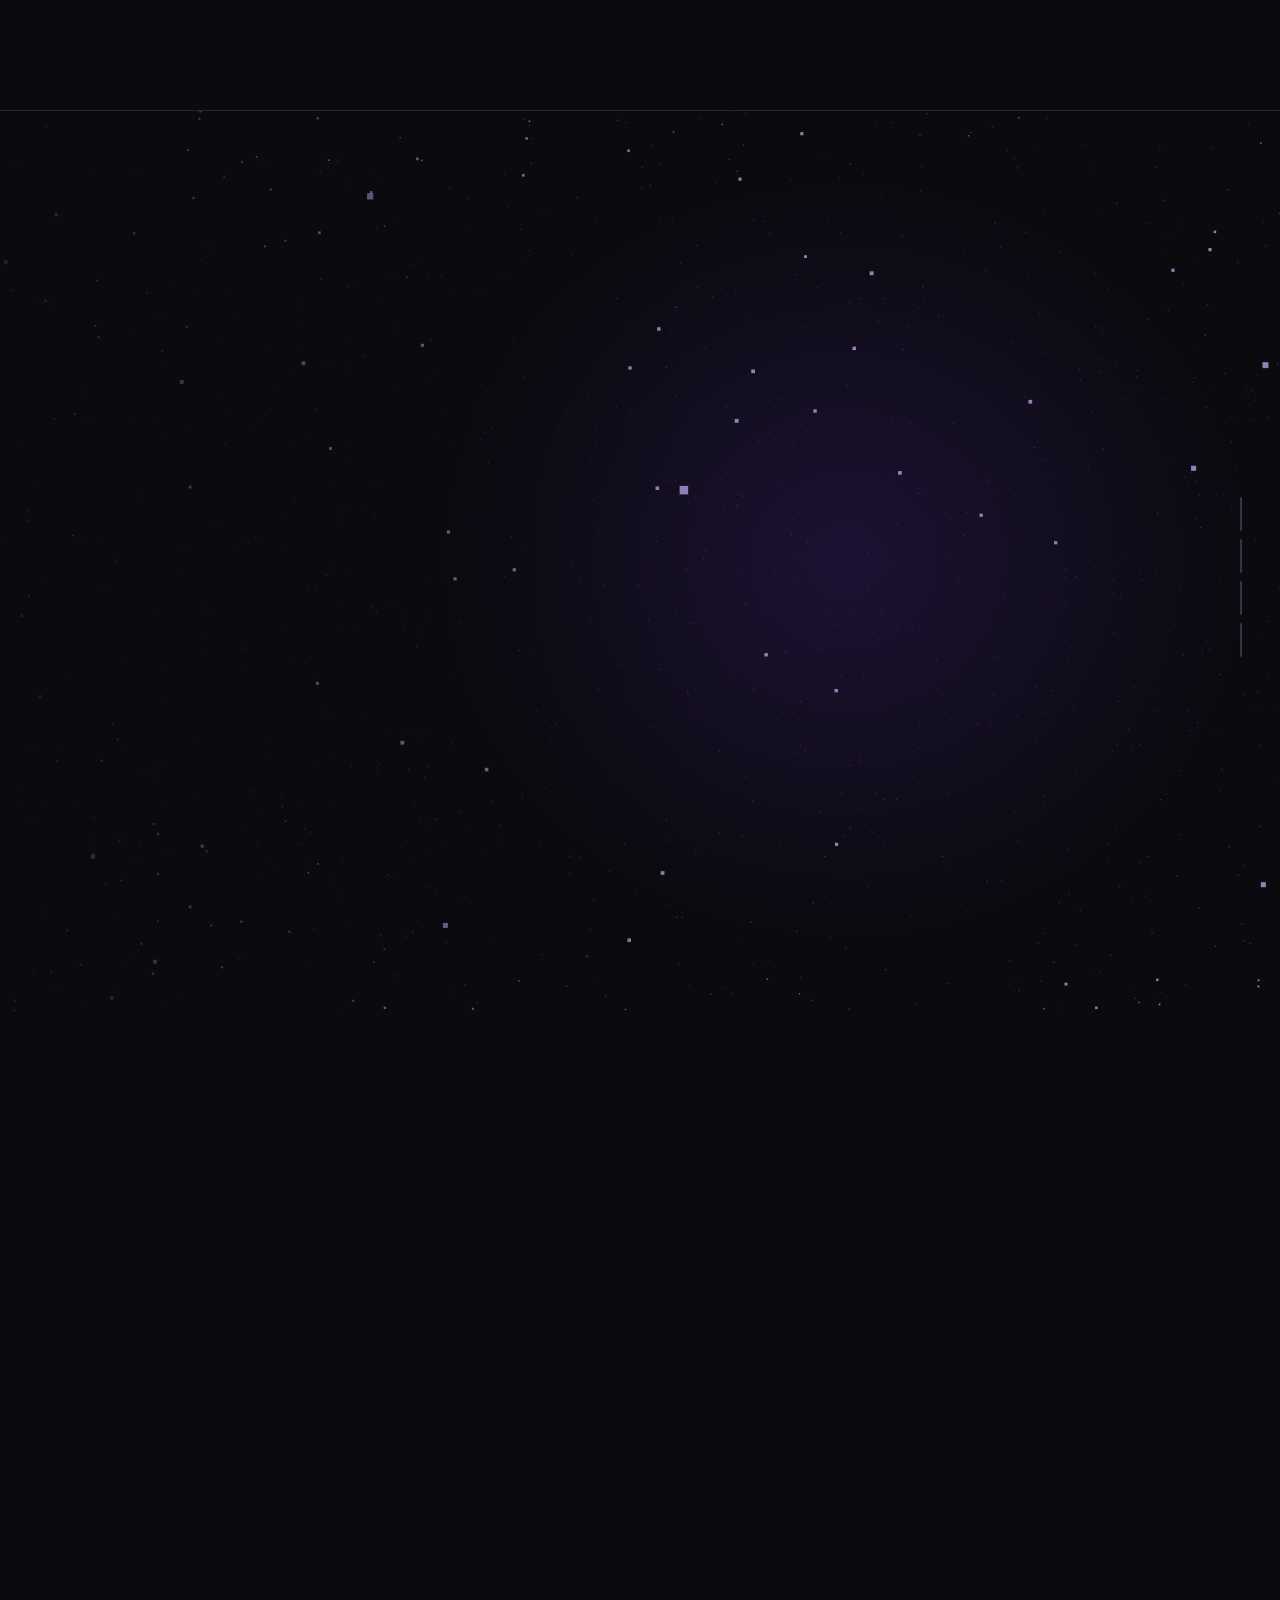
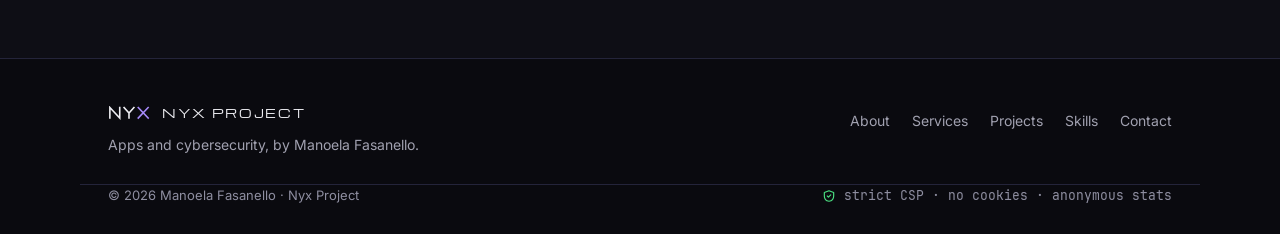
==== commit 38b5fd49: "Rename secret project card to Top Secret Co-Authored-By: Claude Opus 5.5 <noreply@anthropic.com> Cla" ====
--- a/index.html
+++ b/index.html
@@ -295,8 +295,8 @@
       <article class="project card-glow">
         <div class="shot"><div class="secret"><svg class="i" viewBox="0 0 24 24" aria-hidden="true"><rect x="4" y="10" width="16" height="11" rx="2"/><path d="M8 10V7a4 4 0 0 1 8 0v3M12 14v3"/></svg><div class="bars" aria-hidden="true"><span></span><span></span><span></span></div><small data-i18n="classified">classificado</small></div></div>
         <div class="project-body">
-          <div class="project-top"><svg class="i" viewBox="0 0 24 24" aria-hidden="true"><circle cx="7.5" cy="16.5" r="3.5"/><circle cx="16.5" cy="17.5" r="3.5"/><path d="M7.5 13C9 8 11 5 14 3M16.5 14c-.5-4-1.2-7.5-2.5-11"/></svg><span class="status" data-i18n="st_cherry">em breve · 2027</span></div>
-          <h3>Cherry — For The Girls</h3>
+          <div class="project-top"><svg class="i" viewBox="0 0 24 24" aria-hidden="true"><rect x="4" y="10" width="16" height="11" rx="2"/><path d="M8 10V7a4 4 0 0 1 8 0v3M12 14v3"/></svg><span class="status" data-i18n="st_cherry">em breve · 2027</span></div>
+          <h3>Top Secret</h3>
           <p class="desc" data-i18n="pd_cherry">Algo feito para as meninas. Por enquanto, é segredo.</p>
           <div class="project-links"><span class="soon" data-i18n="soon">Em breve</span></div>
         </div>
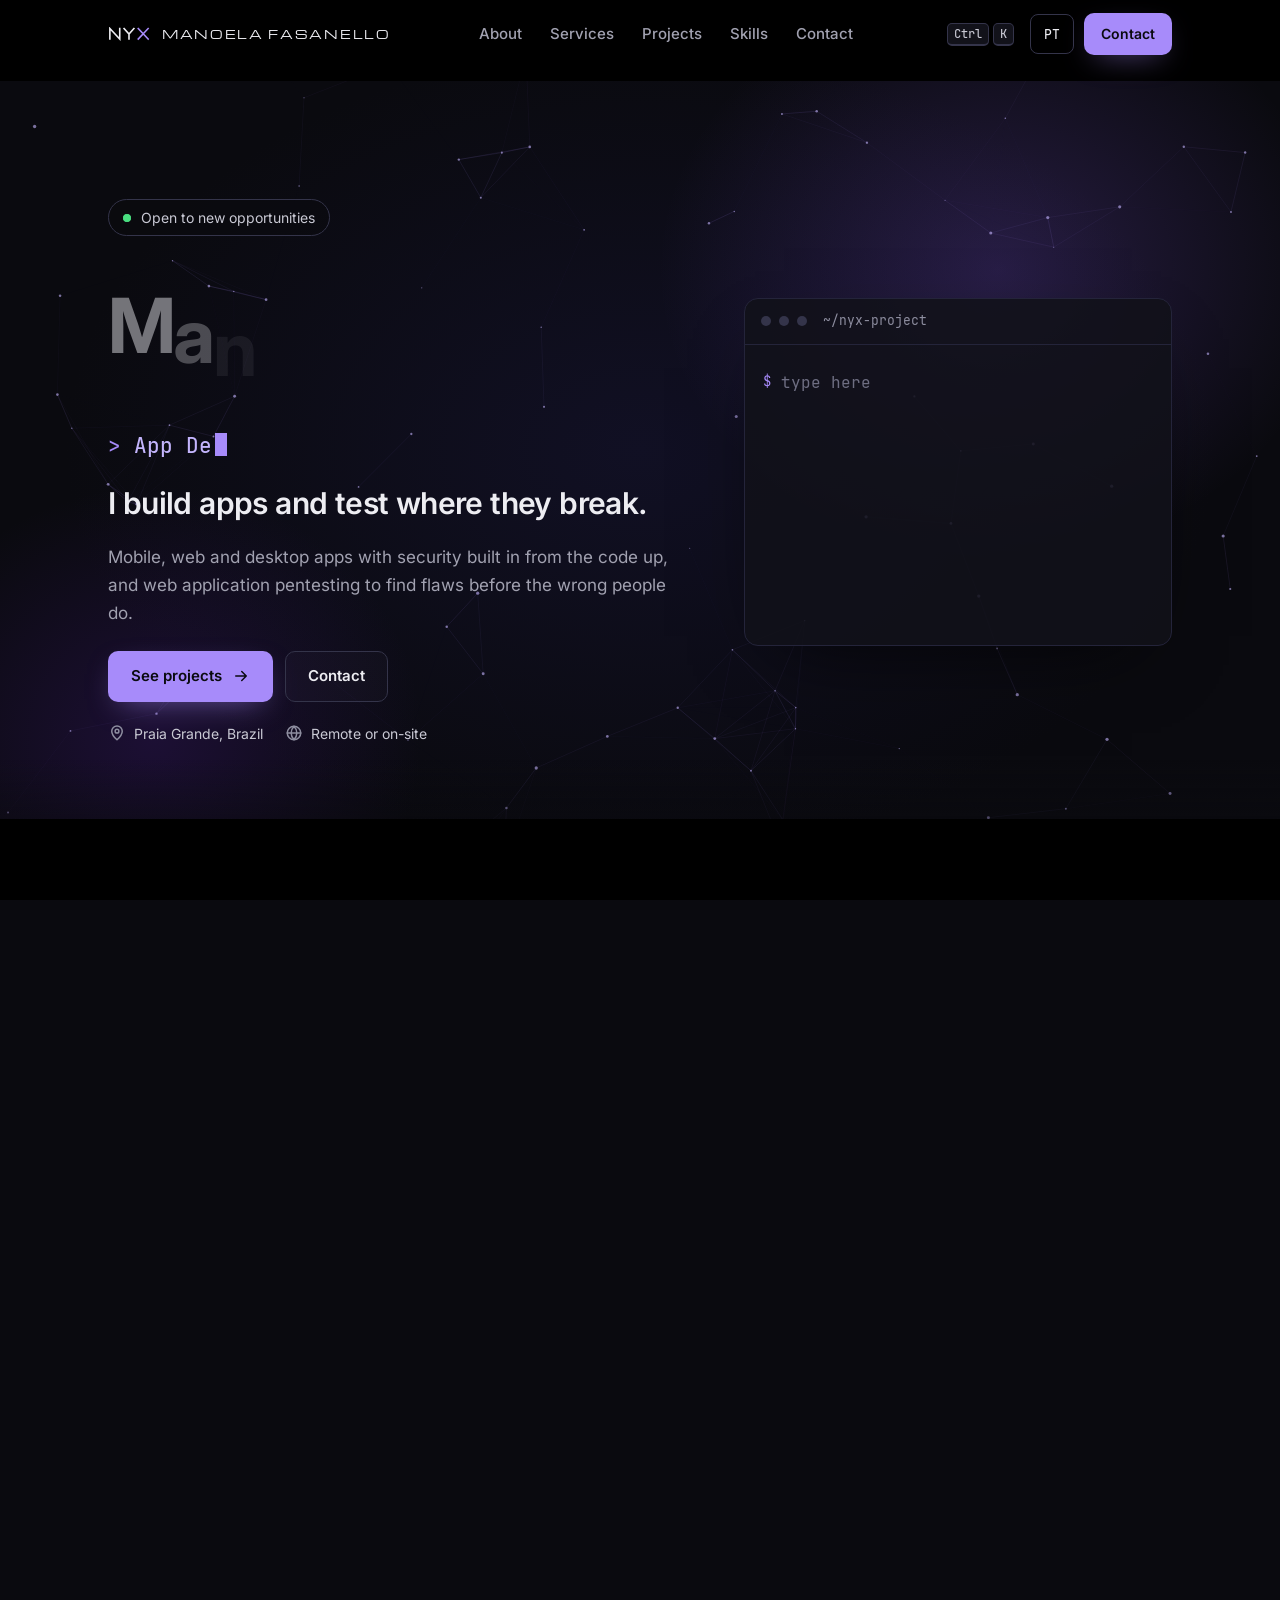
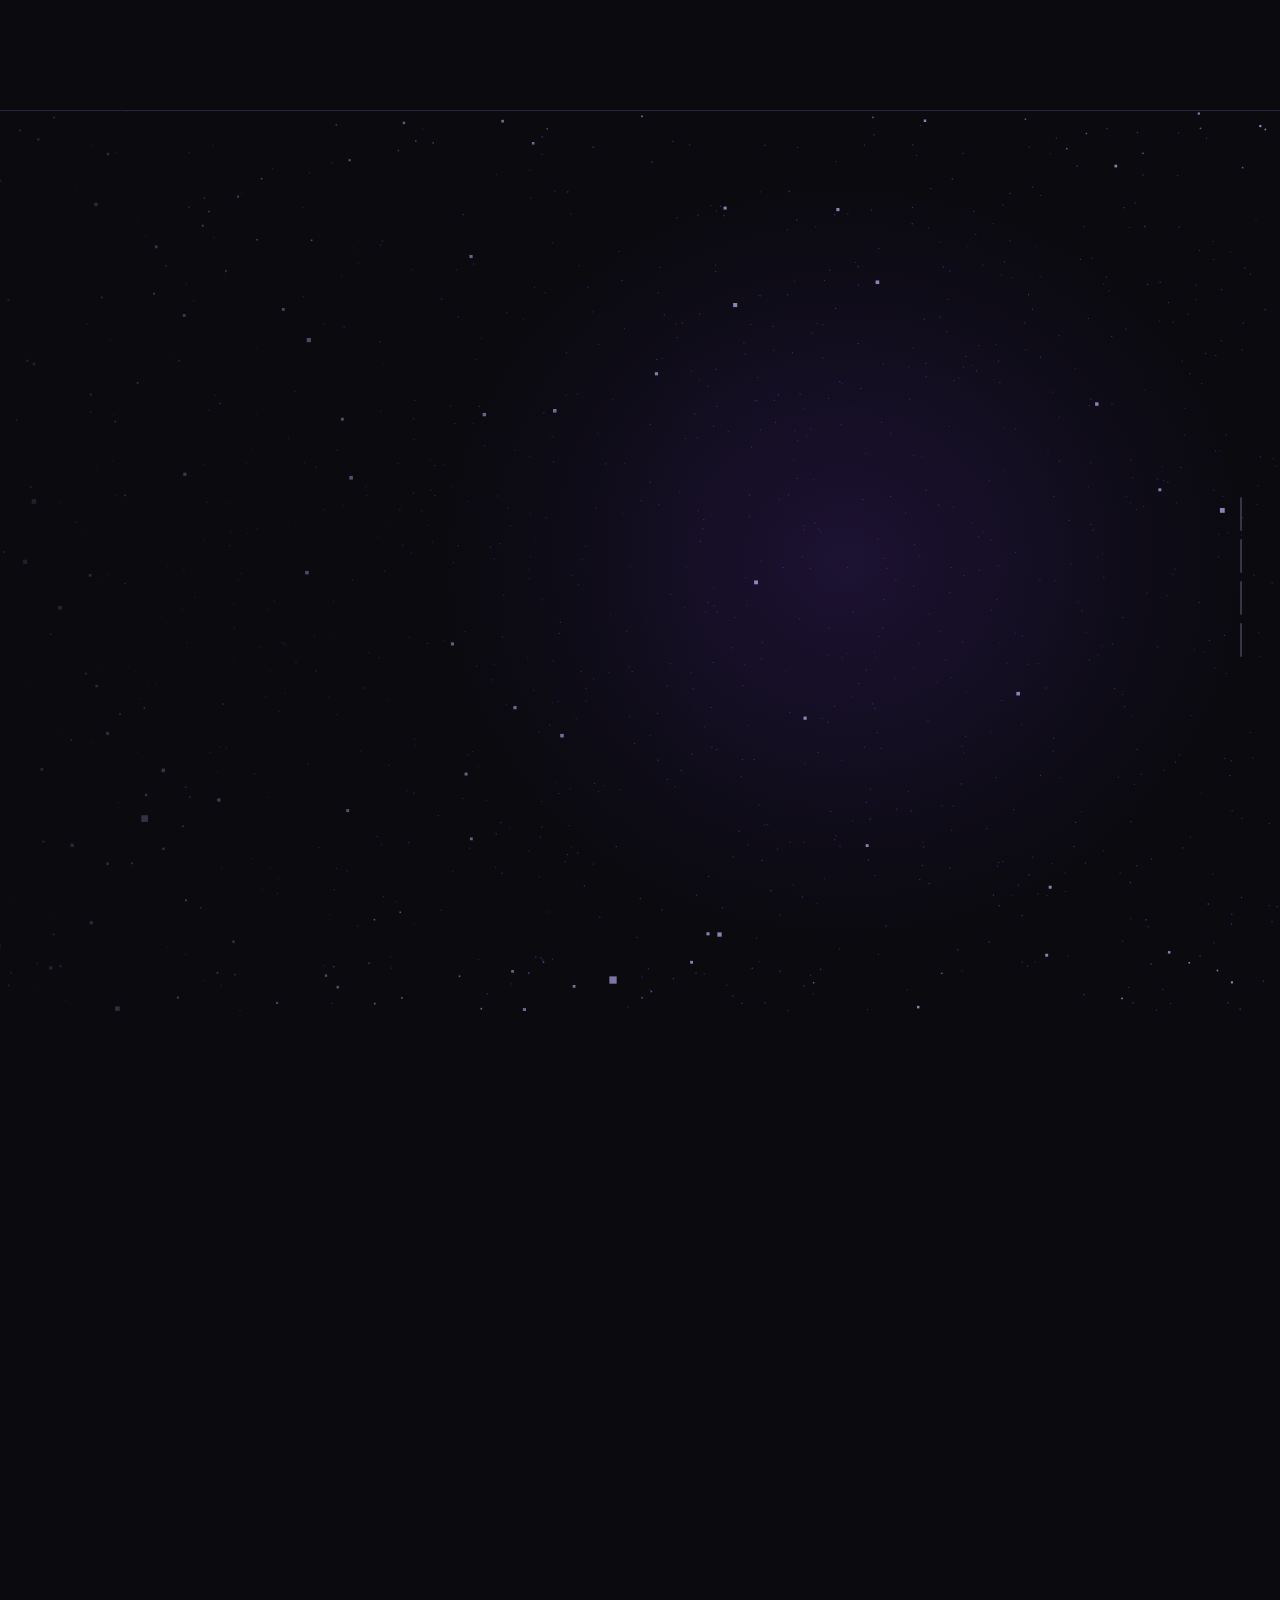
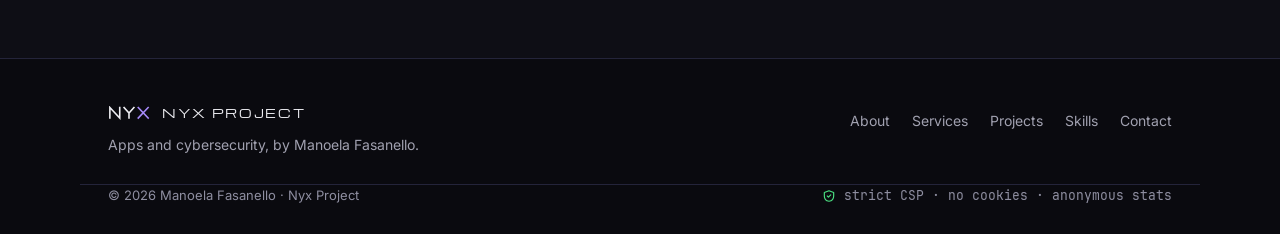
==== commit 8945c762: "Remove the @nyxprojectr Instagram from the site - Contact list, terminal, Ctrl+K palette, profile ca" ====
--- a/index.html
+++ b/index.html
@@ -34,8 +34,8 @@
 <script src="assets/vendor/gsap.min.js?v=3d1bea374a" defer></script>
 <script src="assets/vendor/ScrollTrigger.min.js?v=b5bb360661" defer></script>
 <script src="assets/vendor/MotionPathPlugin.min.js?v=695284c76e" defer></script>
-<script src="assets/js/script.js?v=de052fd9b4" defer></script>
-<script type="application/ld+json">{"@context": "https://schema.org", "@type": "Person", "name": "Manoela Fasanello", "url": "https://nyxpjct.github.io/", "image": "https://nyxpjct.github.io/assets/og-image.jpg", "jobTitle": "Desenvolvedora de apps e Cybersecurity", "description": "Desenvolvedora de apps para celular, web e desktop, com foco em segurança e pentest de aplicações web.", "address": {"@type": "PostalAddress", "addressLocality": "Praia Grande", "addressRegion": "SP", "addressCountry": "BR"}, "knowsAbout": ["Desenvolvimento de apps", "Cybersecurity", "Pentest de aplicações web", "TypeScript", "React", "Python"], "sameAs": ["https://www.linkedin.com/in/manoela-fasanello-b0a9b6273/", "https://github.com/NyxPjct", "https://tryhackme.com/p/ATHOS", "https://www.instagram.com/nyxprojectr", "https://www.tiktok.com/@manufsnl", "https://x.com/athosmanuf"]}</script>
+<script src="assets/js/script.js?v=51e456ce48" defer></script>
+<script type="application/ld+json">{"@context": "https://schema.org", "@type": "Person", "name": "Manoela Fasanello", "url": "https://nyxpjct.github.io/", "image": "https://nyxpjct.github.io/assets/og-image.jpg", "jobTitle": "Desenvolvedora de apps e Cybersecurity", "description": "Desenvolvedora de apps para celular, web e desktop, com foco em segurança e pentest de aplicações web.", "address": {"@type": "PostalAddress", "addressLocality": "Praia Grande", "addressRegion": "SP", "addressCountry": "BR"}, "knowsAbout": ["Desenvolvimento de apps", "Cybersecurity", "Pentest de aplicações web", "TypeScript", "React", "Python"], "sameAs": ["https://www.linkedin.com/in/manoela-fasanello-b0a9b6273/", "https://github.com/NyxPjct", "https://tryhackme.com/p/ATHOS", "https://www.tiktok.com/@manufsnl", "https://x.com/athosmanuf"]}</script>
 </head>
 <body>
 <a class="skip" href="#conteudo" data-i18n="skip">Pular para o conteúdo</a>
@@ -151,7 +151,7 @@
       <img class="profile-avatar" src="assets/img/avatar-nyx.webp" alt="Avatar do Nyx Project: raposa roxa" data-i18n-attr="alt:avatar_alt" width="240" height="240" loading="lazy" decoding="async">
       <figcaption>
         <strong>Manoela Fasanello</strong>
-        <span>@nyxprojectr · Nyx Project</span>
+        <span>Nyx Project</span>
       </figcaption>
     </figure>
     <div class="about-copy">
@@ -359,7 +359,6 @@
       <ul class="links" data-stagger>
         <li><a href="https://www.linkedin.com/in/manoela-fasanello-b0a9b6273/" target="_blank" rel="noopener"><span>LinkedIn</span><span class="mono">manoela-fasanello <svg class="i i-sm" viewBox="0 0 24 24" aria-hidden="true"><path d="M7 17L17 7M8 7h9v9"/></svg></span></a></li>
         <li><a href="https://github.com/NyxPjct" target="_blank" rel="noopener"><span>GitHub</span><span class="mono">NyxPjct <svg class="i i-sm" viewBox="0 0 24 24" aria-hidden="true"><path d="M7 17L17 7M8 7h9v9"/></svg></span></a></li>
-        <li><a href="https://www.instagram.com/nyxprojectr" target="_blank" rel="noopener"><span>Instagram</span><span class="mono">@nyxprojectr <svg class="i i-sm" viewBox="0 0 24 24" aria-hidden="true"><path d="M7 17L17 7M8 7h9v9"/></svg></span></a></li>
         <li><a href="https://www.tiktok.com/@manufsnl" target="_blank" rel="noopener"><span>TikTok</span><span class="mono">@manufsnl <svg class="i i-sm" viewBox="0 0 24 24" aria-hidden="true"><path d="M7 17L17 7M8 7h9v9"/></svg></span></a></li>
         <li><a href="https://x.com/athosmanuf" target="_blank" rel="noopener"><span>X</span><span class="mono">@athosmanuf <svg class="i i-sm" viewBox="0 0 24 24" aria-hidden="true"><path d="M7 17L17 7M8 7h9v9"/></svg></span></a></li>
         <li><a href="https://tryhackme.com/p/ATHOS" target="_blank" rel="noopener"><span>TryHackMe</span><span class="mono">ATHOS <svg class="i i-sm" viewBox="0 0 24 24" aria-hidden="true"><path d="M7 17L17 7M8 7h9v9"/></svg></span></a></li>
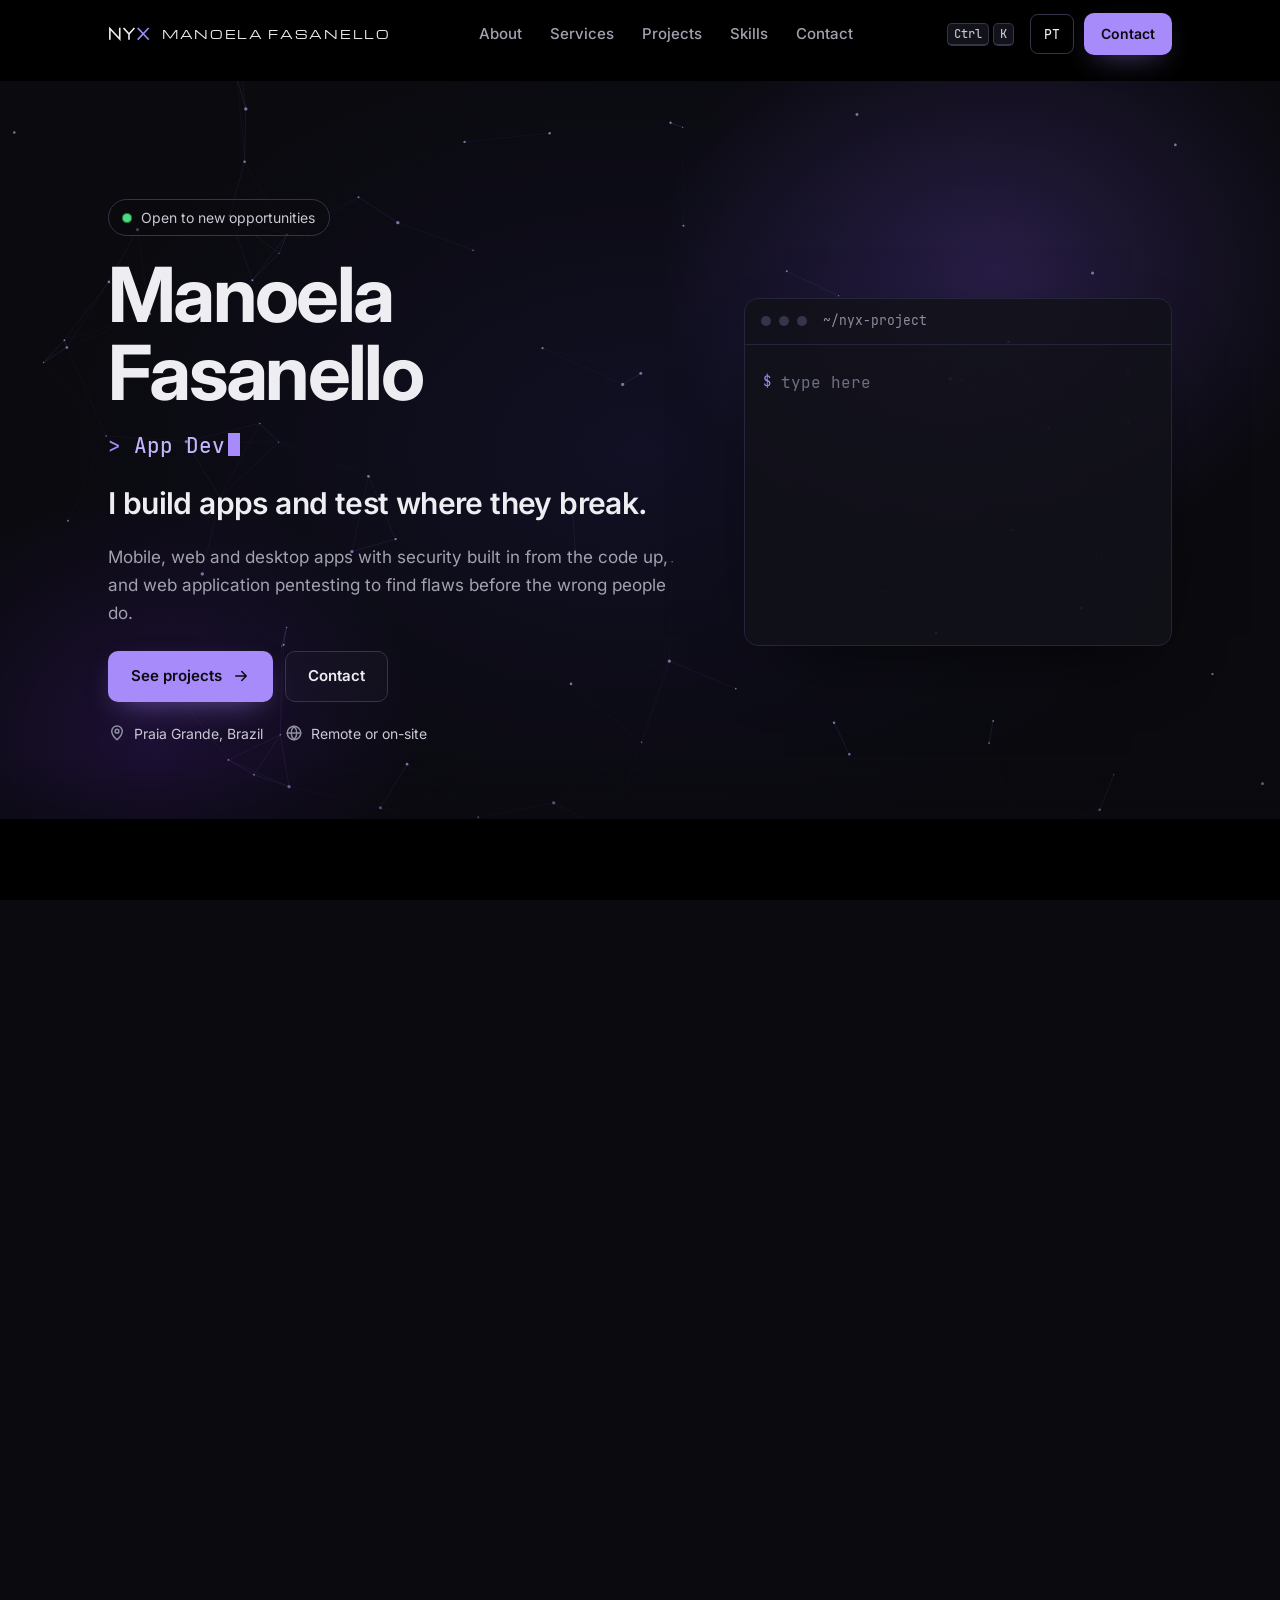
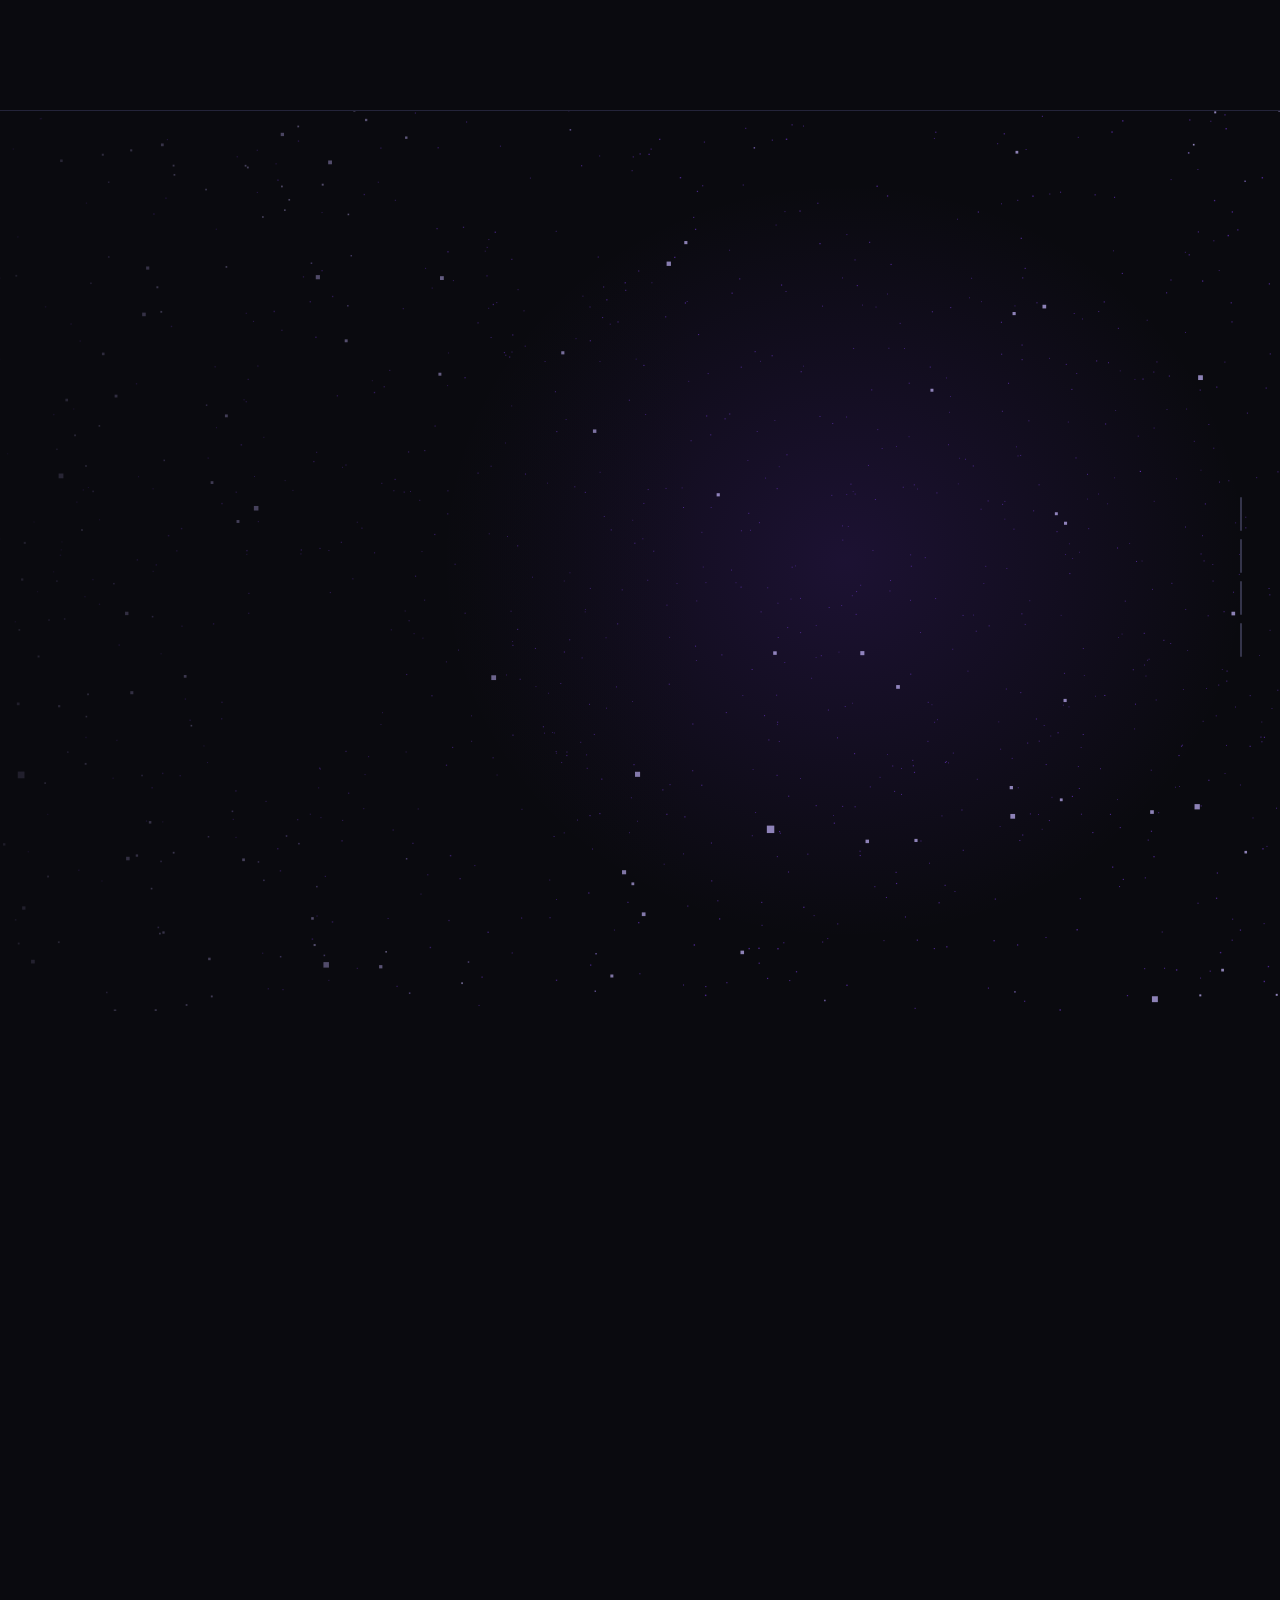
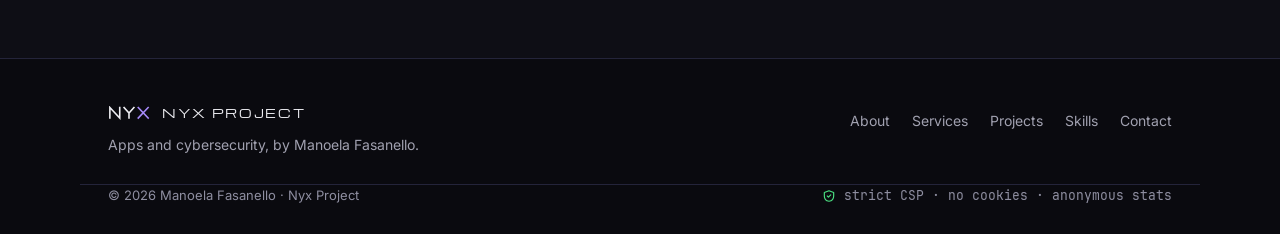
==== commit a1f66f2f: "Bring back the @nyxprojectr Instagram - Contact list, terminal, Ctrl+K palette, profile caption and " ====
--- a/index.html
+++ b/index.html
@@ -34,8 +34,8 @@
 <script src="assets/vendor/gsap.min.js?v=3d1bea374a" defer></script>
 <script src="assets/vendor/ScrollTrigger.min.js?v=b5bb360661" defer></script>
 <script src="assets/vendor/MotionPathPlugin.min.js?v=695284c76e" defer></script>
-<script src="assets/js/script.js?v=51e456ce48" defer></script>
-<script type="application/ld+json">{"@context": "https://schema.org", "@type": "Person", "name": "Manoela Fasanello", "url": "https://nyxpjct.github.io/", "image": "https://nyxpjct.github.io/assets/og-image.jpg", "jobTitle": "Desenvolvedora de apps e Cybersecurity", "description": "Desenvolvedora de apps para celular, web e desktop, com foco em segurança e pentest de aplicações web.", "address": {"@type": "PostalAddress", "addressLocality": "Praia Grande", "addressRegion": "SP", "addressCountry": "BR"}, "knowsAbout": ["Desenvolvimento de apps", "Cybersecurity", "Pentest de aplicações web", "TypeScript", "React", "Python"], "sameAs": ["https://www.linkedin.com/in/manoela-fasanello-b0a9b6273/", "https://github.com/NyxPjct", "https://tryhackme.com/p/ATHOS", "https://www.tiktok.com/@manufsnl", "https://x.com/athosmanuf"]}</script>
+<script src="assets/js/script.js?v=de052fd9b4" defer></script>
+<script type="application/ld+json">{"@context": "https://schema.org", "@type": "Person", "name": "Manoela Fasanello", "url": "https://nyxpjct.github.io/", "image": "https://nyxpjct.github.io/assets/og-image.jpg", "jobTitle": "Desenvolvedora de apps e Cybersecurity", "description": "Desenvolvedora de apps para celular, web e desktop, com foco em segurança e pentest de aplicações web.", "address": {"@type": "PostalAddress", "addressLocality": "Praia Grande", "addressRegion": "SP", "addressCountry": "BR"}, "knowsAbout": ["Desenvolvimento de apps", "Cybersecurity", "Pentest de aplicações web", "TypeScript", "React", "Python"], "sameAs": ["https://www.linkedin.com/in/manoela-fasanello-b0a9b6273/", "https://github.com/NyxPjct", "https://tryhackme.com/p/ATHOS", "https://www.instagram.com/nyxprojectr", "https://www.tiktok.com/@manufsnl", "https://x.com/athosmanuf"]}</script>
 </head>
 <body>
 <a class="skip" href="#conteudo" data-i18n="skip">Pular para o conteúdo</a>
@@ -151,7 +151,7 @@
       <img class="profile-avatar" src="assets/img/avatar-nyx.webp" alt="Avatar do Nyx Project: raposa roxa" data-i18n-attr="alt:avatar_alt" width="240" height="240" loading="lazy" decoding="async">
       <figcaption>
         <strong>Manoela Fasanello</strong>
-        <span>Nyx Project</span>
+        <span>@nyxprojectr · Nyx Project</span>
       </figcaption>
     </figure>
     <div class="about-copy">
@@ -359,6 +359,7 @@
       <ul class="links" data-stagger>
         <li><a href="https://www.linkedin.com/in/manoela-fasanello-b0a9b6273/" target="_blank" rel="noopener"><span>LinkedIn</span><span class="mono">manoela-fasanello <svg class="i i-sm" viewBox="0 0 24 24" aria-hidden="true"><path d="M7 17L17 7M8 7h9v9"/></svg></span></a></li>
         <li><a href="https://github.com/NyxPjct" target="_blank" rel="noopener"><span>GitHub</span><span class="mono">NyxPjct <svg class="i i-sm" viewBox="0 0 24 24" aria-hidden="true"><path d="M7 17L17 7M8 7h9v9"/></svg></span></a></li>
+        <li><a href="https://www.instagram.com/nyxprojectr" target="_blank" rel="noopener"><span>Instagram</span><span class="mono">@nyxprojectr <svg class="i i-sm" viewBox="0 0 24 24" aria-hidden="true"><path d="M7 17L17 7M8 7h9v9"/></svg></span></a></li>
         <li><a href="https://www.tiktok.com/@manufsnl" target="_blank" rel="noopener"><span>TikTok</span><span class="mono">@manufsnl <svg class="i i-sm" viewBox="0 0 24 24" aria-hidden="true"><path d="M7 17L17 7M8 7h9v9"/></svg></span></a></li>
         <li><a href="https://x.com/athosmanuf" target="_blank" rel="noopener"><span>X</span><span class="mono">@athosmanuf <svg class="i i-sm" viewBox="0 0 24 24" aria-hidden="true"><path d="M7 17L17 7M8 7h9v9"/></svg></span></a></li>
         <li><a href="https://tryhackme.com/p/ATHOS" target="_blank" rel="noopener"><span>TryHackMe</span><span class="mono">ATHOS <svg class="i i-sm" viewBox="0 0 24 24" aria-hidden="true"><path d="M7 17L17 7M8 7h9v9"/></svg></span></a></li>
